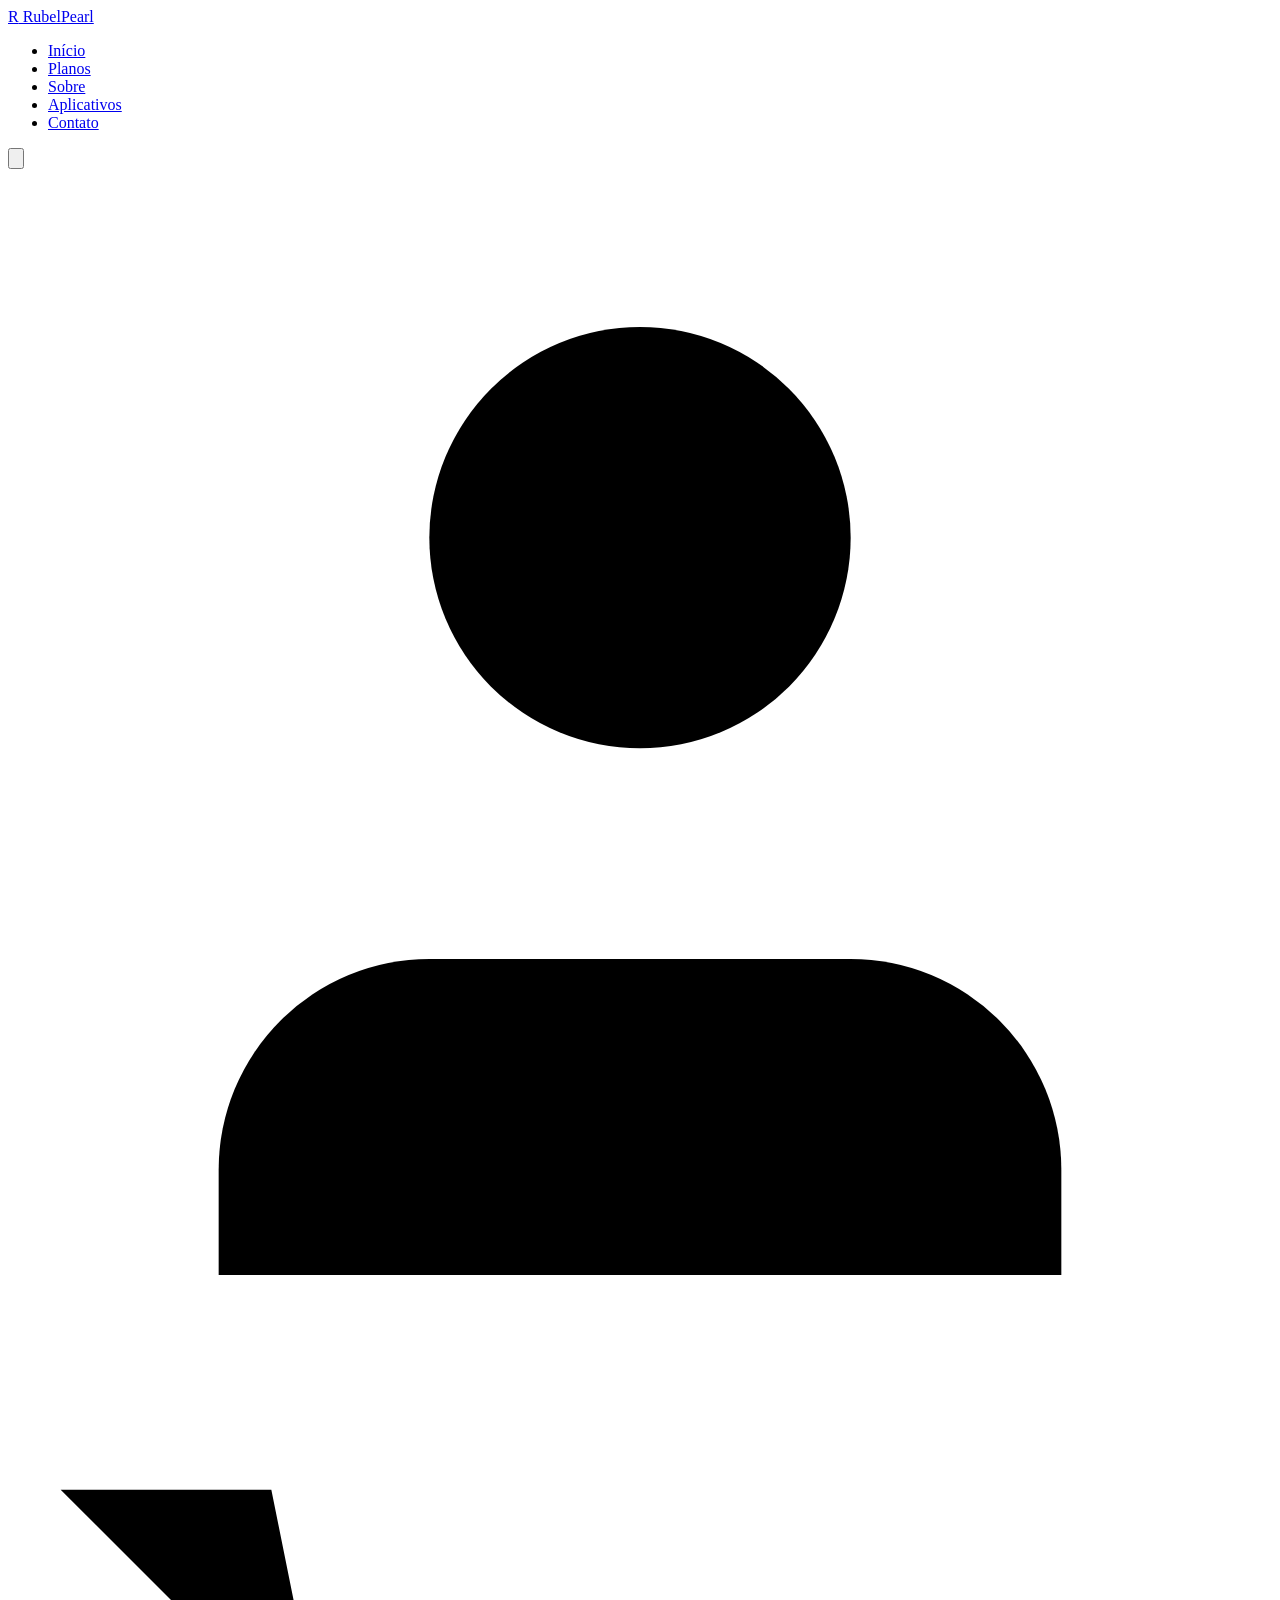
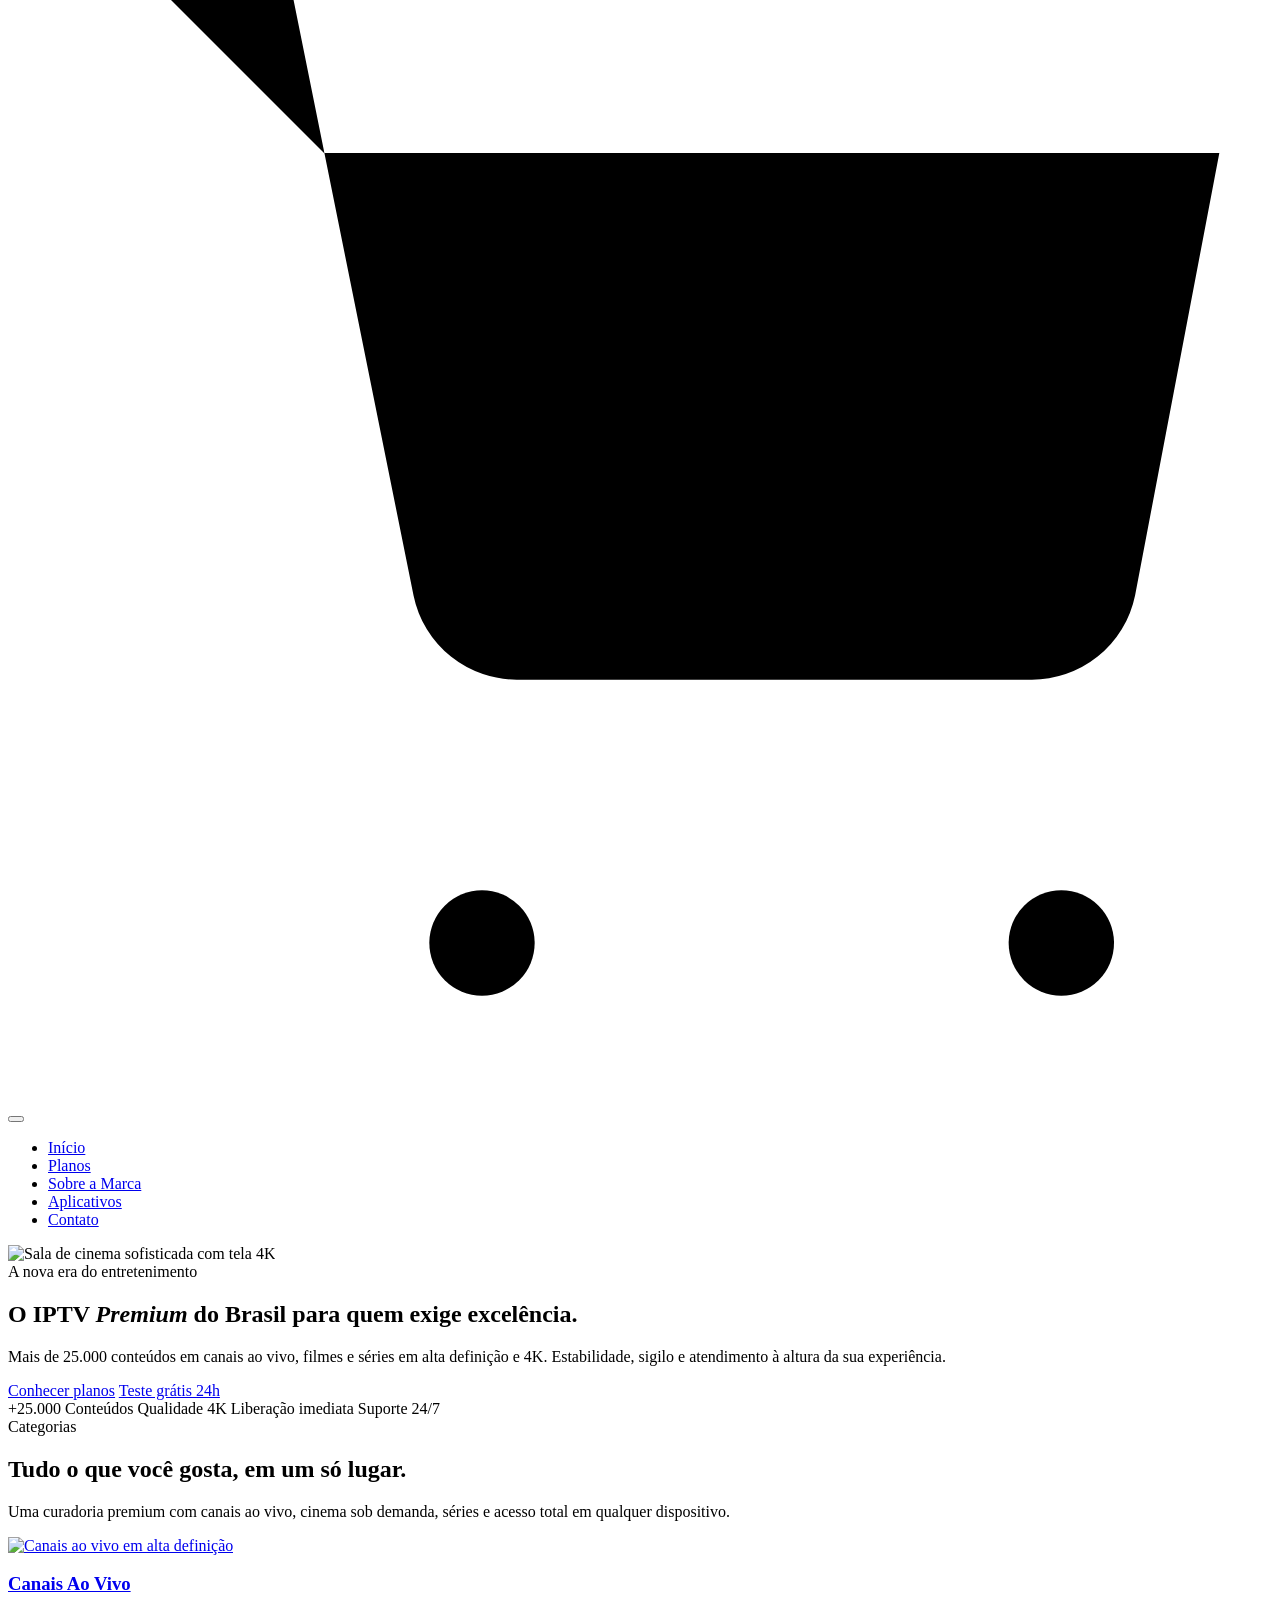
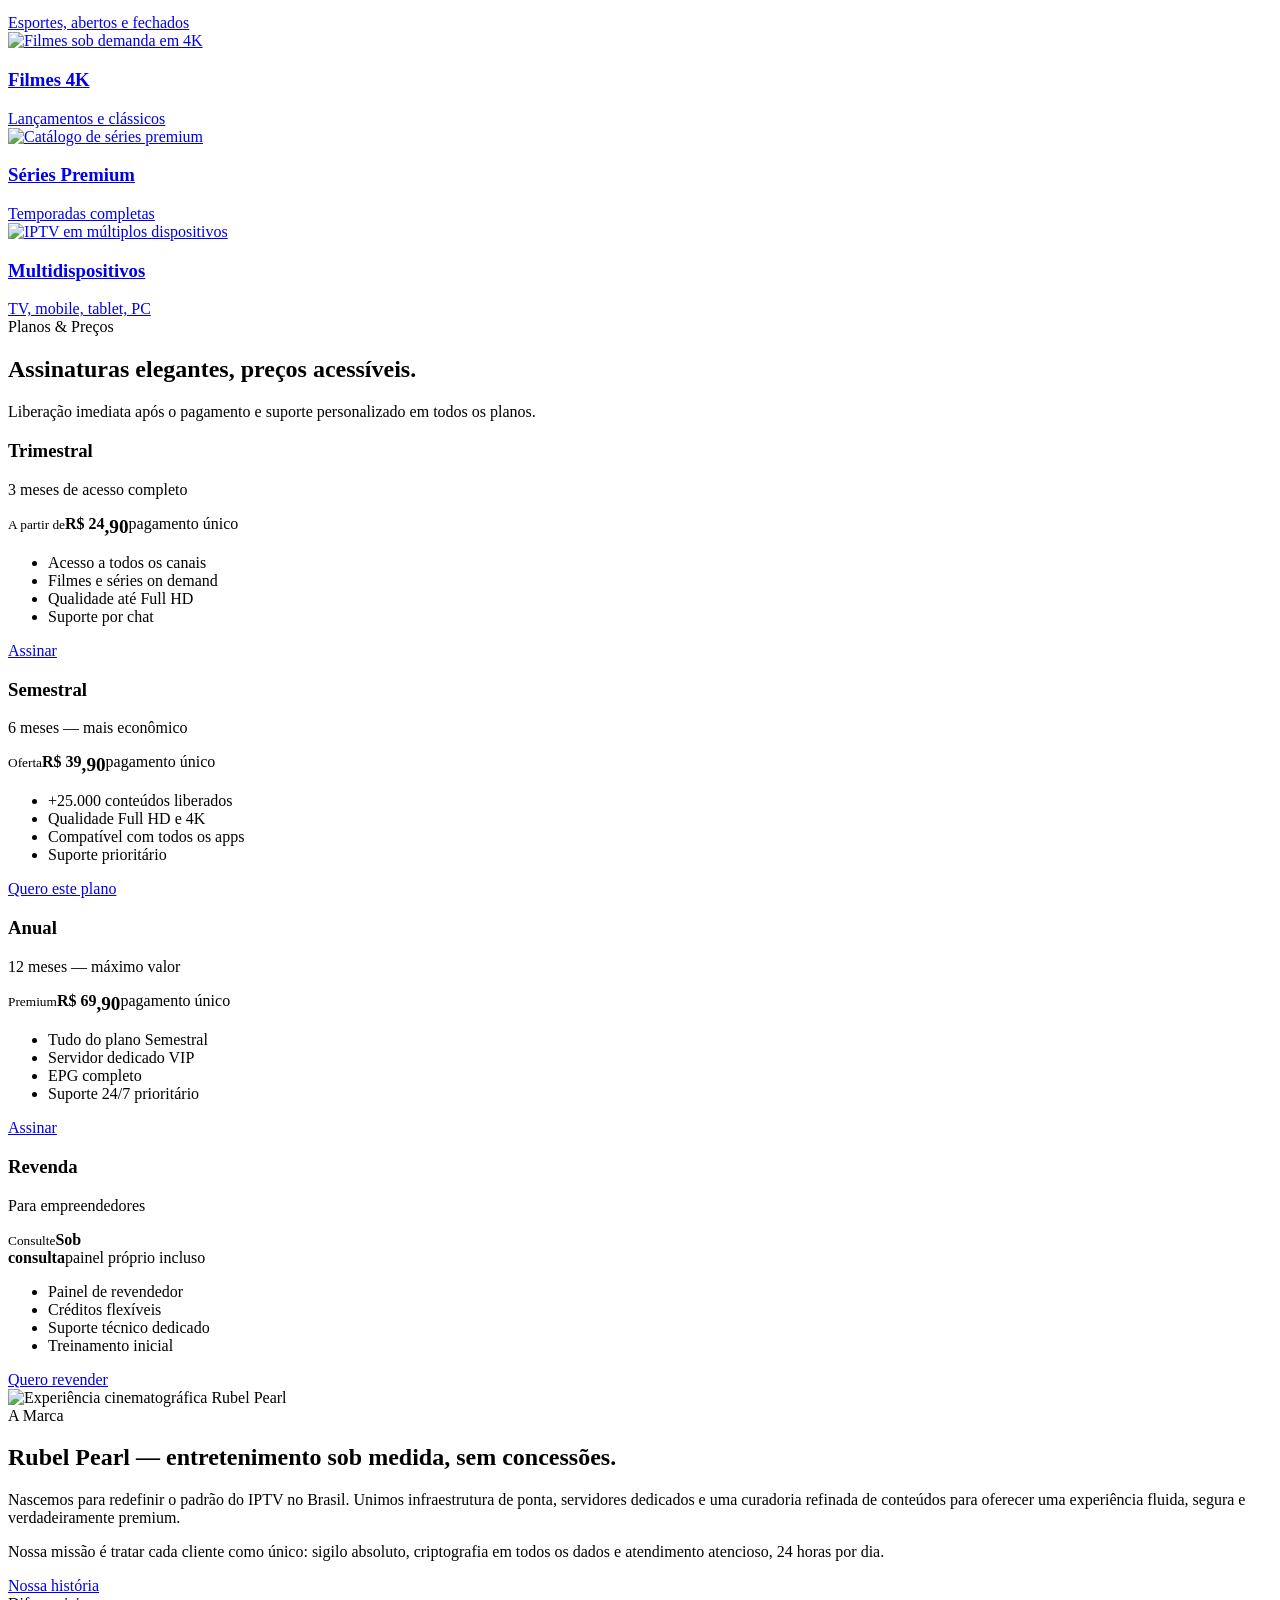
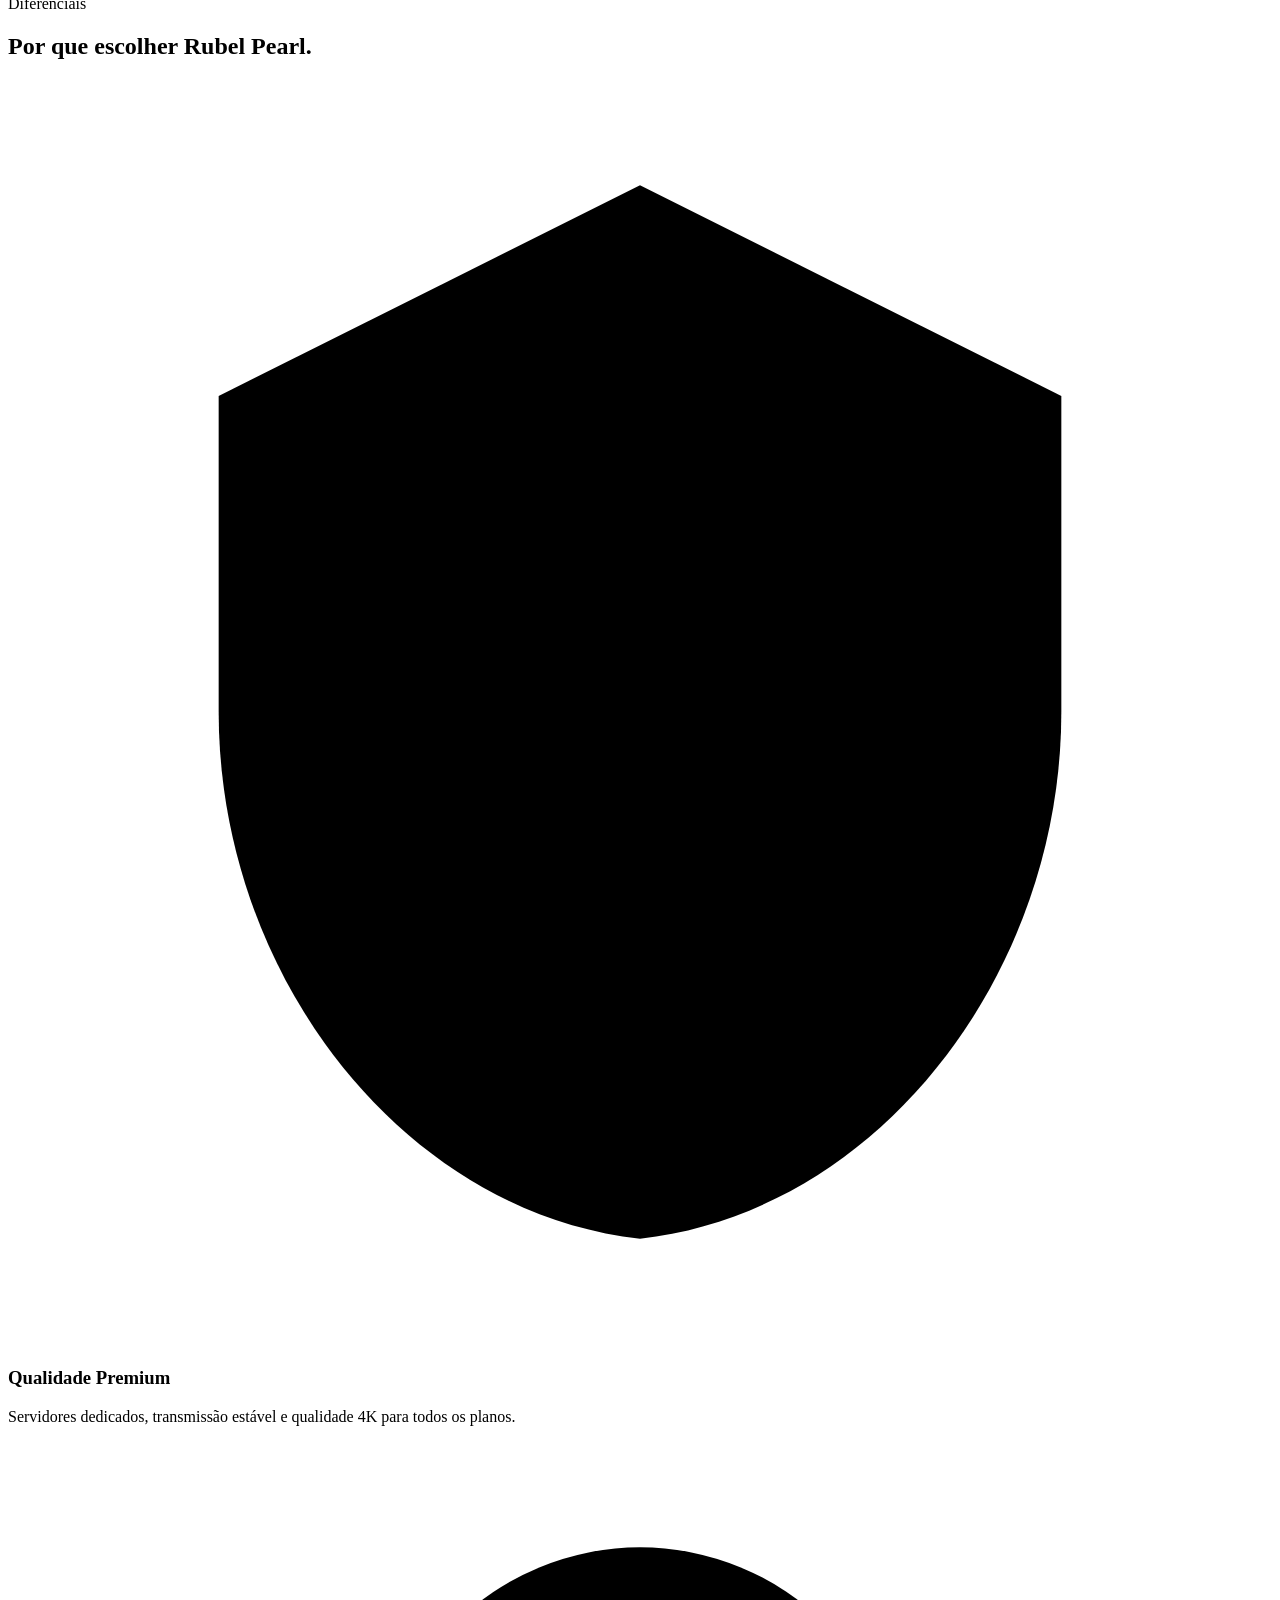
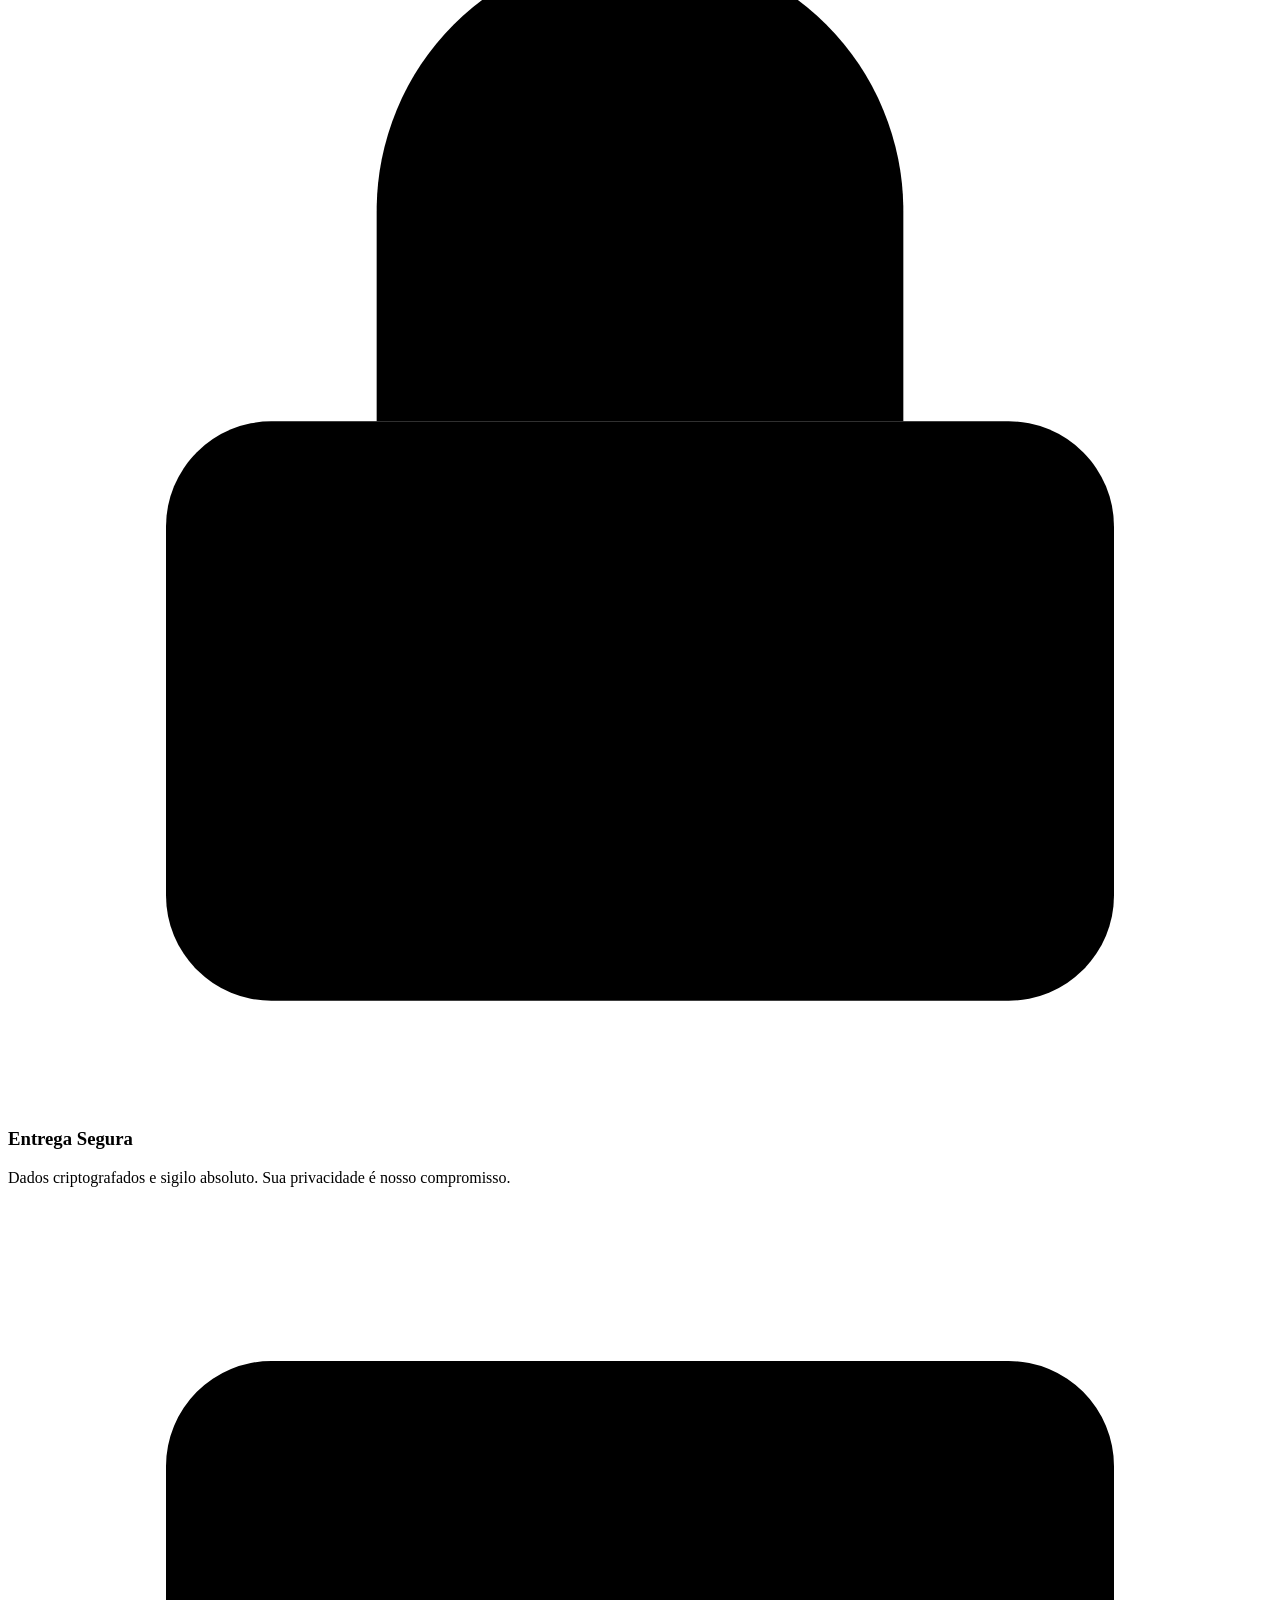
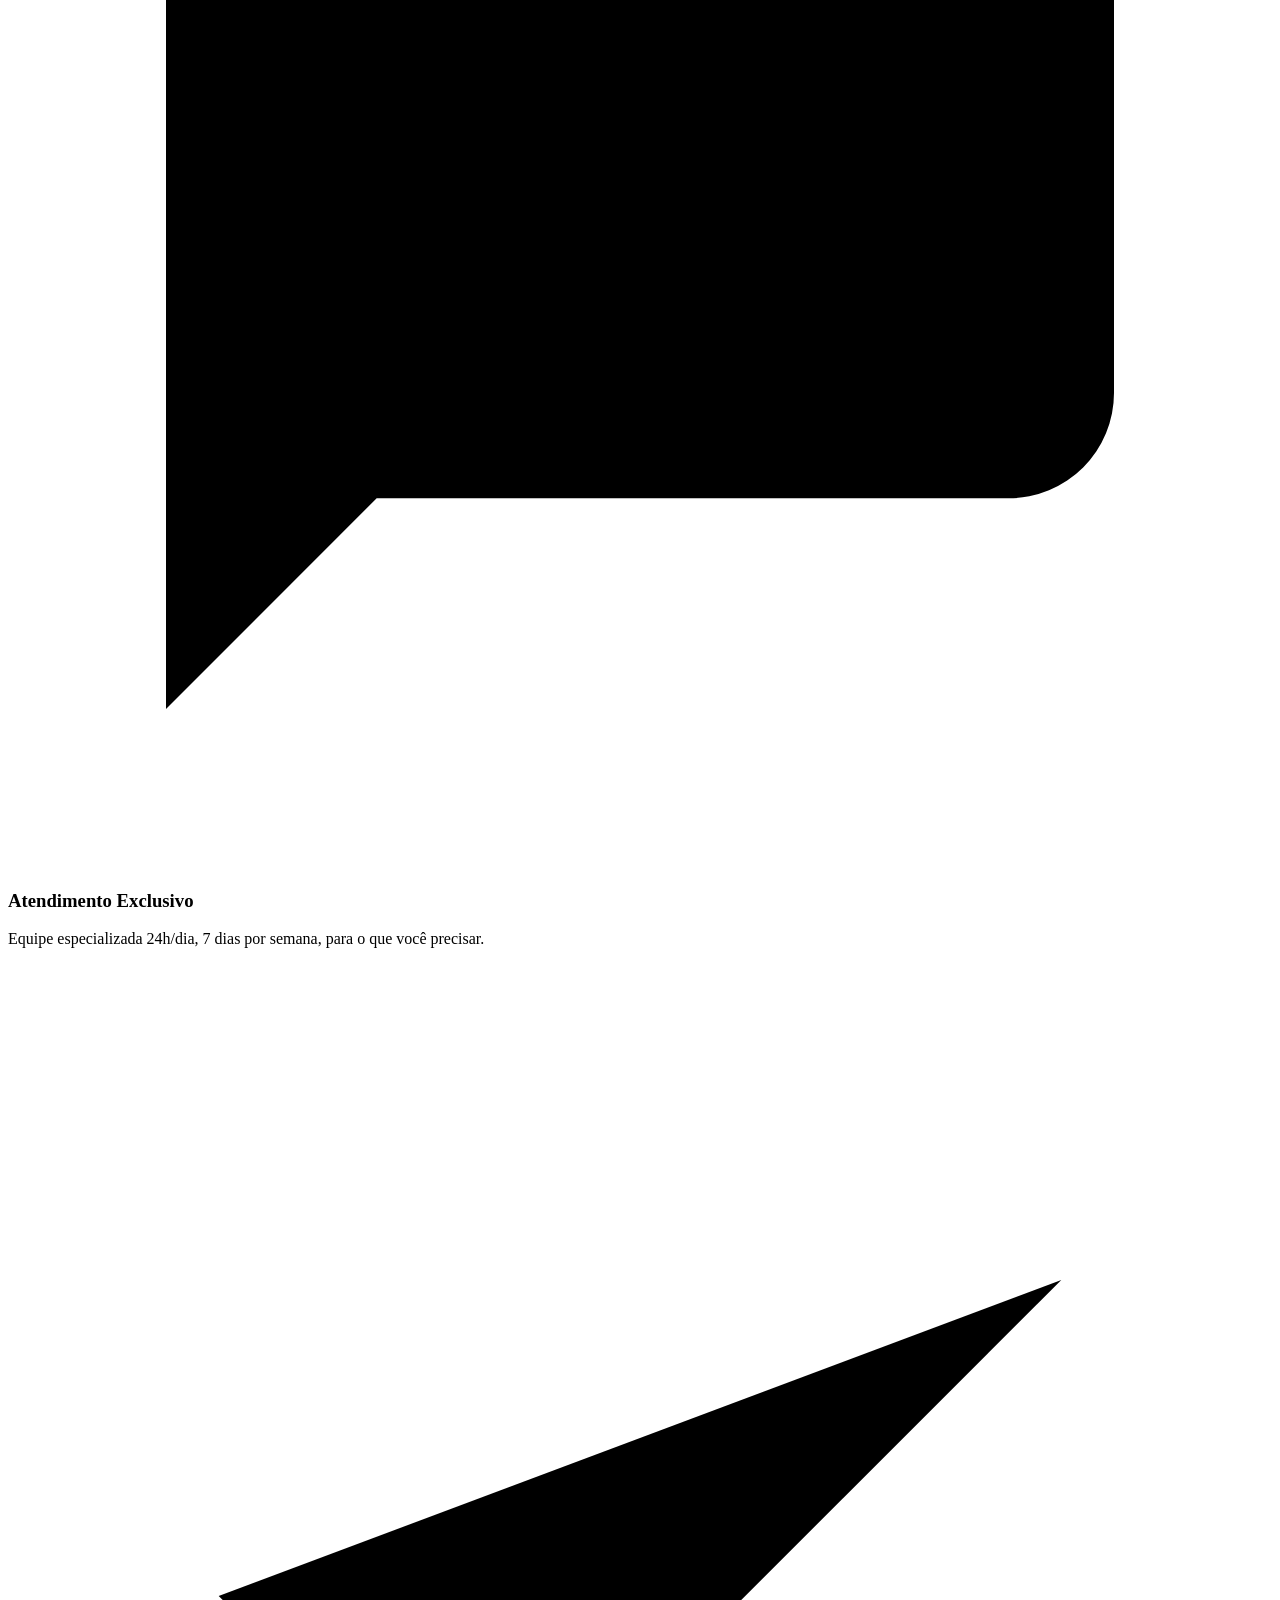
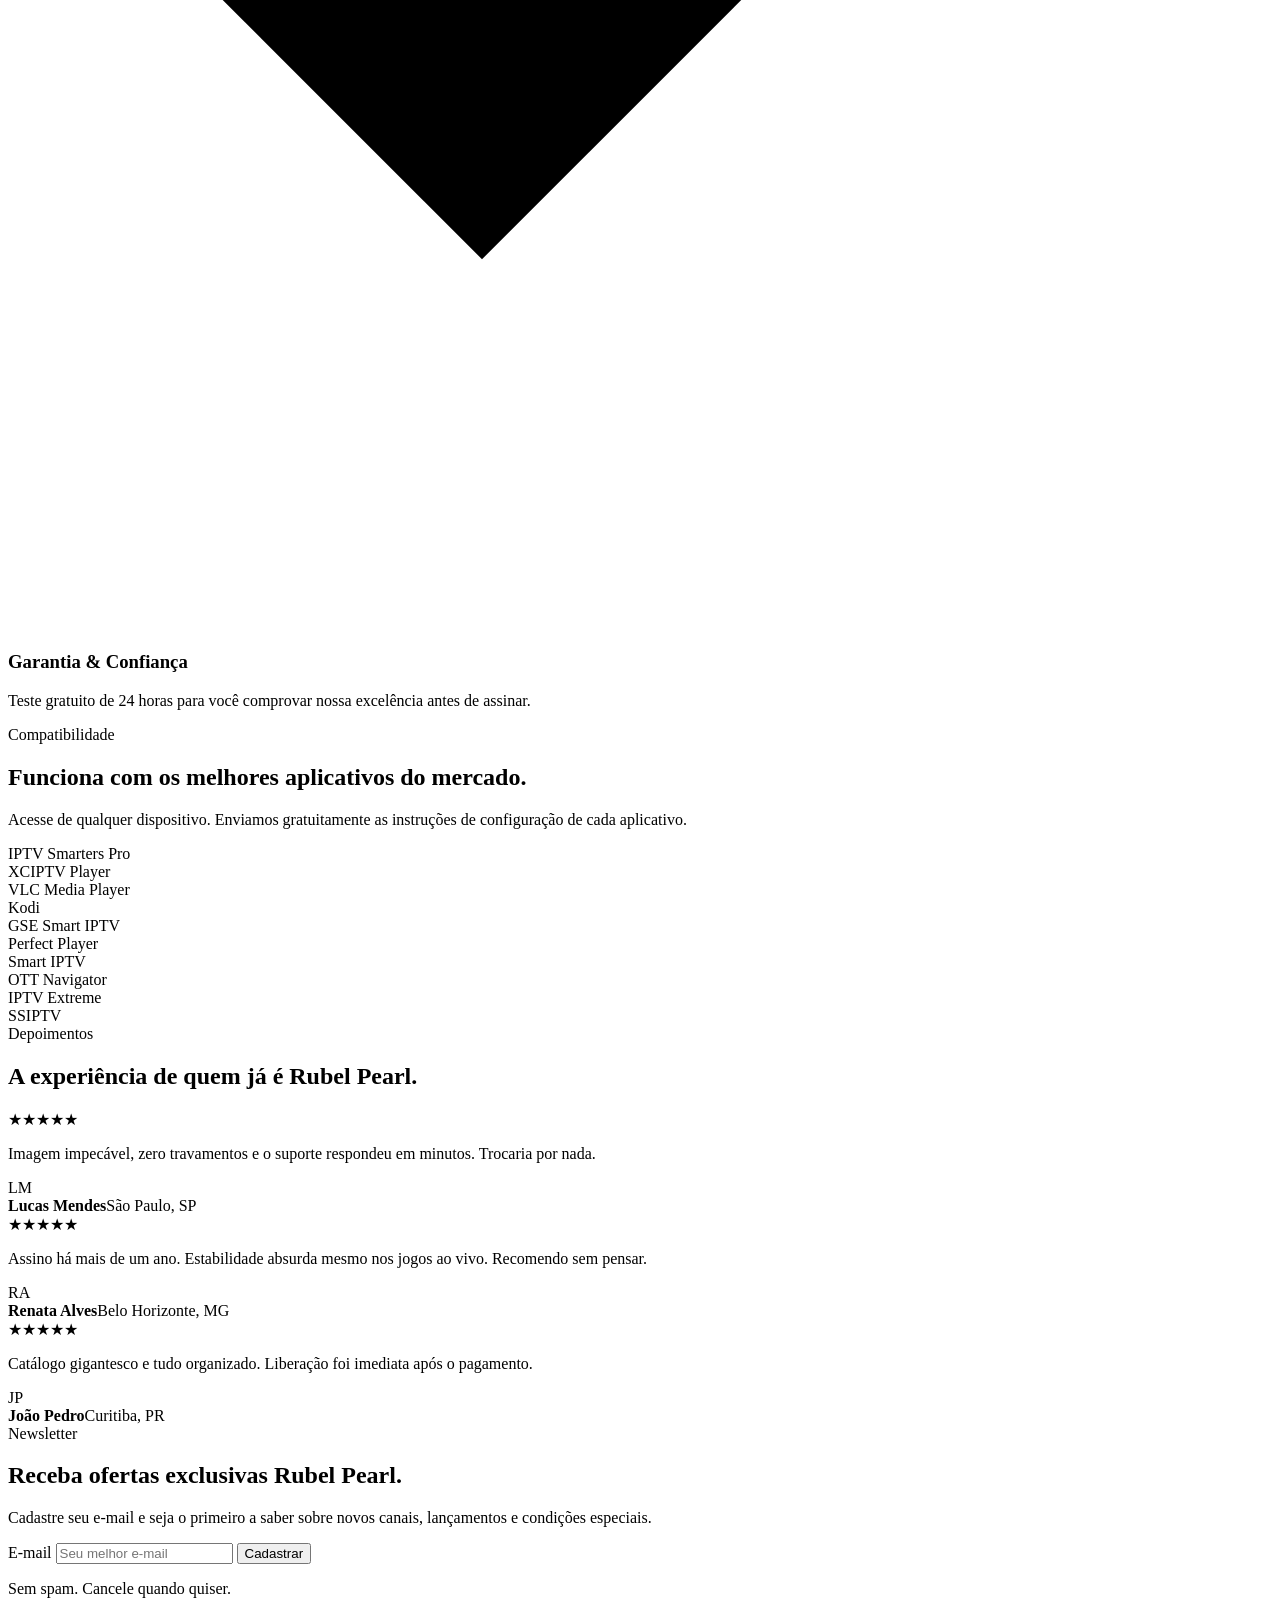
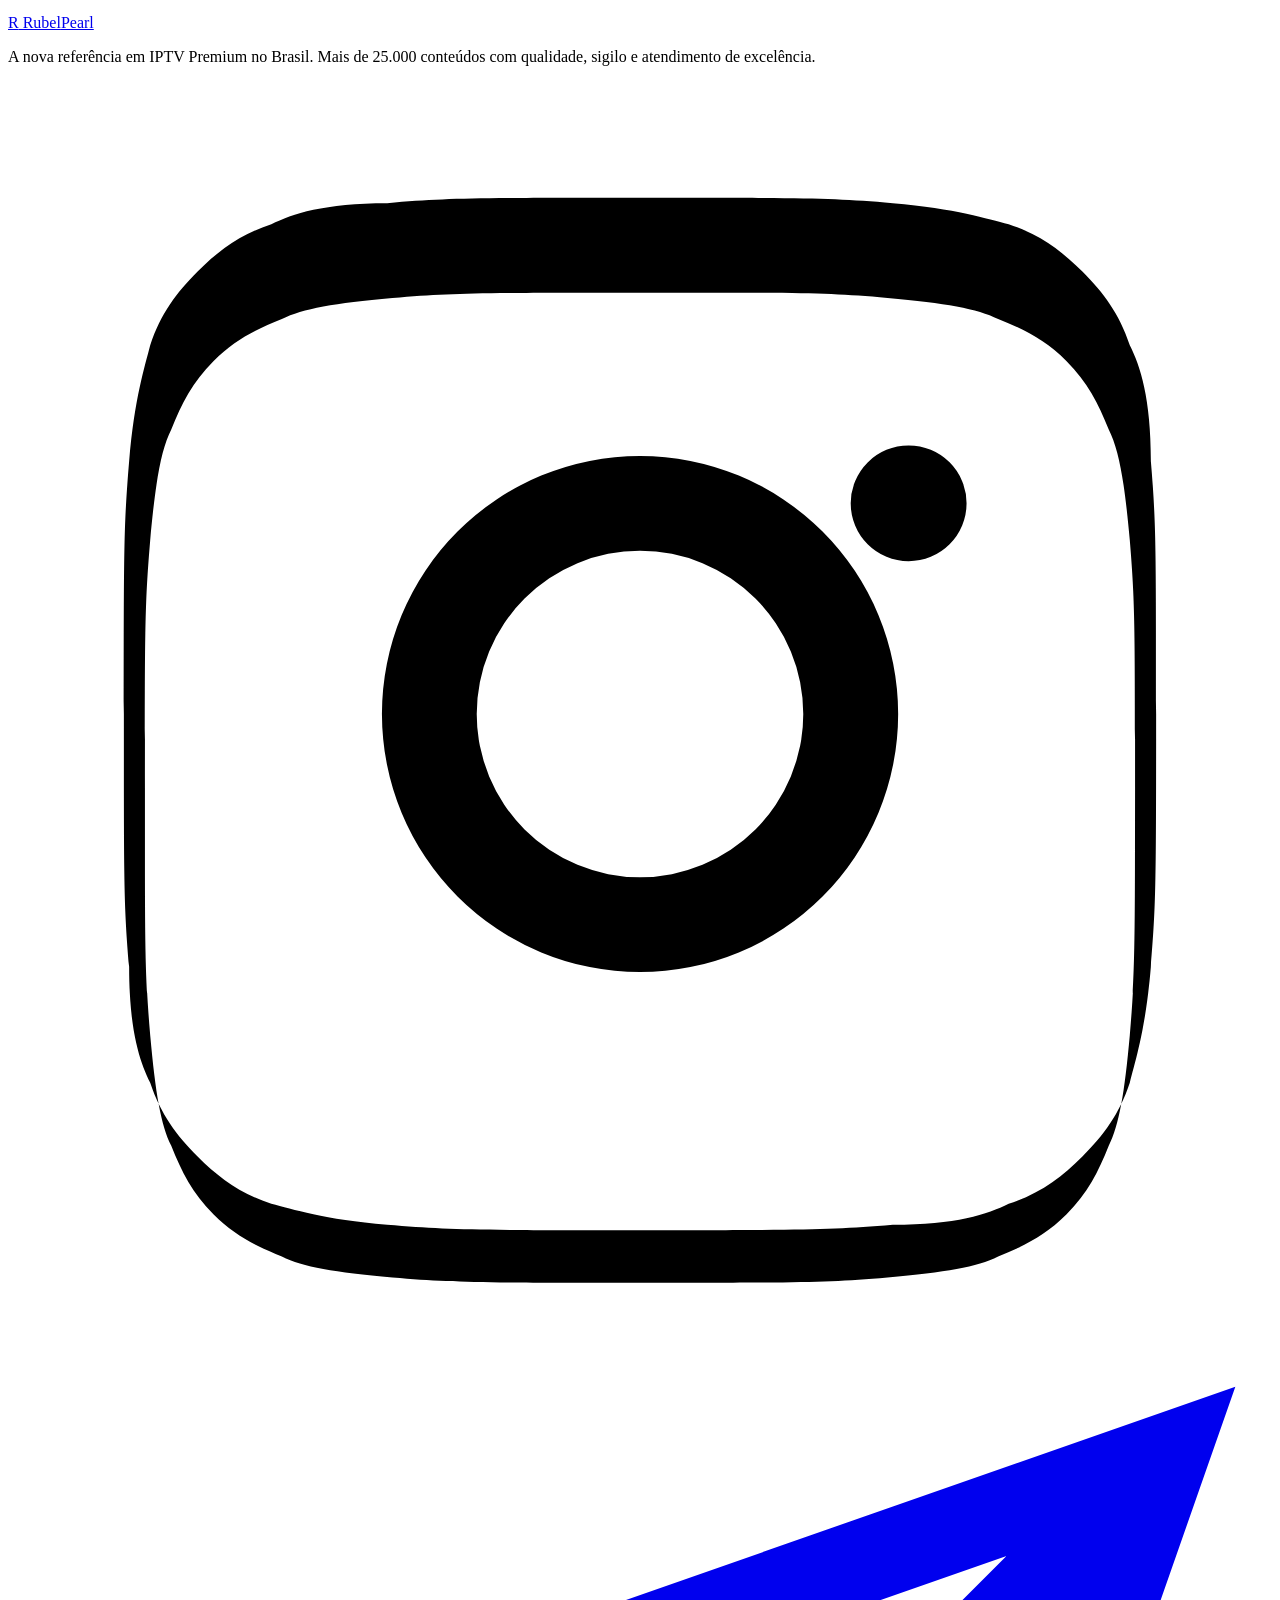
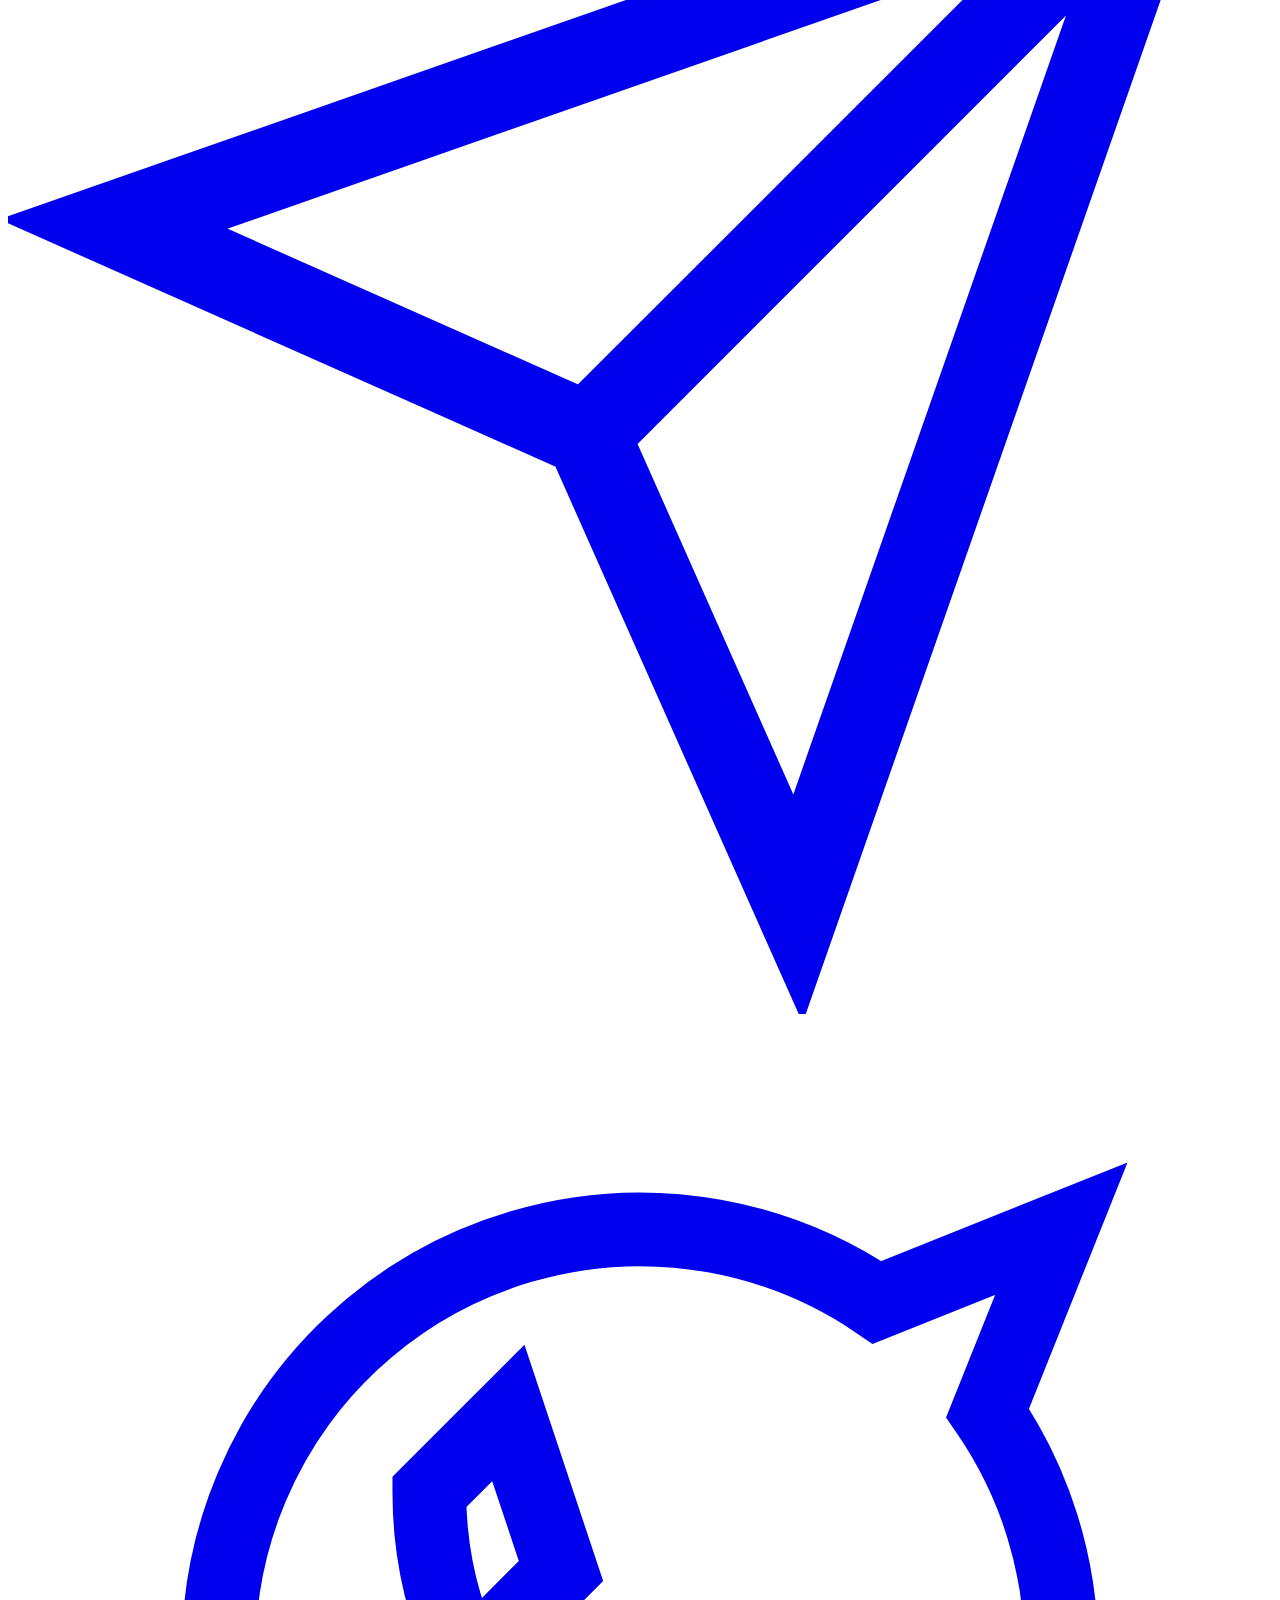
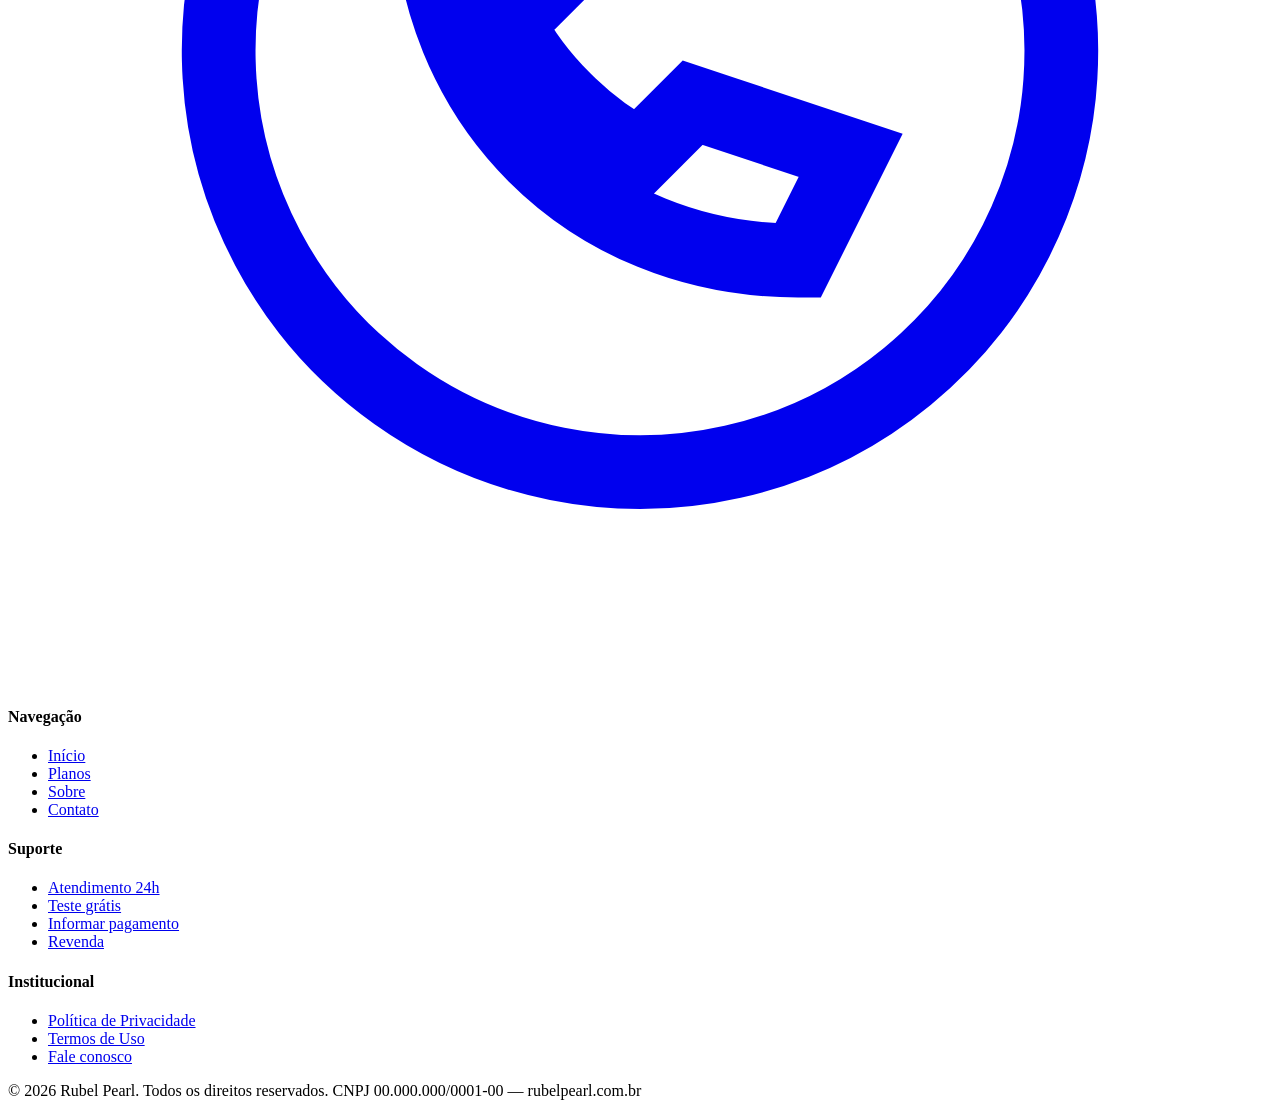
==== index.html @ 2aa301fd "Add files via upload" ====
<!DOCTYPE html>
<html lang="pt-BR">
<head>
<meta charset="UTF-8">
<meta name="viewport" content="width=device-width, initial-scale=1, viewport-fit=cover">
<meta name="theme-color" content="#000000">
<title>Rubel Pearl — IPTV Premium do Brasil | +25.000 Canais, Filmes e Séries</title>
<meta name="description" content="Rubel Pearl é a experiência IPTV mais sofisticada do Brasil. Mais de 25.000 conteúdos em 4K, suporte 24h e teste grátis de 24 horas com liberação imediata.">
<meta name="keywords" content="iptv, iptv premium, teste iptv grátis, comprar iptv, lista iptv 2025, rubel pearl">
<meta name="author" content="Rubel Pearl">
<meta name="robots" content="index, follow">
<link rel="canonical" href="/">

<!-- Open Graph -->
<meta property="og:type" content="website">
<meta property="og:title" content="Rubel Pearl — IPTV Premium do Brasil">
<meta property="og:description" content="Mais de 25.000 conteúdos em canais, filmes e séries com qualidade 4K e suporte exclusivo.">
<meta property="og:url" content="/">
<meta property="og:site_name" content="Rubel Pearl">
<meta property="og:image" content="img/hero.jpg">
<meta property="og:locale" content="pt_BR">

<!-- Twitter -->
<meta name="twitter:card" content="summary_large_image">
<meta name="twitter:title" content="Rubel Pearl — IPTV Premium do Brasil">
<meta name="twitter:description" content="A nova era do IPTV. Mais de 25.000 conteúdos com elegância e estabilidade premium.">
<meta name="twitter:image" content="img/hero.jpg">

<!-- Fonts -->
<link rel="preconnect" href="https://fonts.googleapis.com">
<link rel="preconnect" href="https://fonts.gstatic.com" crossorigin>
<link href="https://fonts.googleapis.com/css2?family=Cormorant+Garamond:ital,wght@0,400;0,500;1,400&family=Inter:wght@300;400;500;600&display=swap" rel="stylesheet">

<link rel="stylesheet" href="css/style.css">

<!-- JSON-LD Organization -->
<script type="application/ld+json">
{
  "@context":"https://schema.org",
  "@type":"Organization",
  "name":"Rubel Pearl",
  "url":"https://rubelpearl.com.br",
  "logo":"https://rubelpearl.com.br/img/hero.jpg",
  "description":"Serviço de IPTV Premium com mais de 25.000 conteúdos em canais, filmes e séries.",
  "sameAs":["https://instagram.com/rubelpearl","https://t.me/rubelpearl"]
}
</script>
<script type="application/ld+json">
{
  "@context":"https://schema.org",
  "@type":"WebSite",
  "name":"Rubel Pearl",
  "url":"https://rubelpearl.com.br",
  "inLanguage":"pt-BR"
}
</script>
</head>
<body>

<!-- HEADER -->
<header class="site-header" role="banner">
  <div class="container header-row">
    <a href="index.html" class="logo" aria-label="Rubel Pearl - Página inicial">
      <span class="logo-mark">R</span>
      Rubel<span>Pearl</span>
    </a>
    <nav class="nav" aria-label="Navegação principal">
      <ul>
        <li><a href="index.html" class="active">Início</a></li>
        <li><a href="planos.html">Planos</a></li>
        <li><a href="sobre.html">Sobre</a></li>
        <li><a href="index.html#aplicativos">Aplicativos</a></li>
        <li><a href="contato.html">Contato</a></li>
      </ul>
    </nav>
    <div class="header-tools">
      <button class="icon-btn" aria-label="Buscar">
        <svg viewBox="0 0 24 24"><circle cx="11" cy="11" r="7"/><path d="m20 20-3.5-3.5"/></svg>
      </button>
      <a class="icon-btn" href="contato.html" aria-label="Área do cliente">
        <svg viewBox="0 0 24 24"><path d="M20 21v-2a4 4 0 0 0-4-4H8a4 4 0 0 0-4 4v2"/><circle cx="12" cy="7" r="4"/></svg>
      </a>
      <a class="icon-btn cart-badge" href="planos.html" aria-label="Carrinho">
        <svg viewBox="0 0 24 24"><circle cx="9" cy="21" r="1"/><circle cx="20" cy="21" r="1"/><path d="M1 1h4l2.7 13.4a2 2 0 0 0 2 1.6h9.7a2 2 0 0 0 2-1.6L23 6H6"/></svg>
      </a>
      <button class="menu-toggle" aria-label="Abrir menu" aria-controls="mobile-nav"><span></span></button>
    </div>
  </div>
</header>

<nav class="mobile-nav" id="mobile-nav" aria-label="Menu móvel">
  <ul>
    <li><a href="index.html">Início</a></li>
    <li><a href="planos.html">Planos</a></li>
    <li><a href="sobre.html">Sobre a Marca</a></li>
    <li><a href="index.html#aplicativos">Aplicativos</a></li>
    <li><a href="contato.html">Contato</a></li>
  </ul>
</nav>

<main>

<!-- HERO -->
<section class="hero" aria-label="Apresentação Rubel Pearl">
  <div class="hero-bg">
    <img src="img/hero.jpg" alt="Sala de cinema sofisticada com tela 4K" width="1920" height="1080" fetchpriority="high">
  </div>
  <div class="container">
    <div class="hero-inner">
      <span class="eyebrow">A nova era do entretenimento</span>
      <h1>O IPTV <em>Premium</em> do Brasil para quem exige excelência.</h1>
      <p>Mais de 25.000 conteúdos em canais ao vivo, filmes e séries em alta definição e 4K. Estabilidade, sigilo e atendimento à altura da sua experiência.</p>
      <div class="hero-cta">
        <a href="planos.html" class="btn btn--gold">Conhecer planos</a>
        <a href="contato.html" class="btn btn--ghost">Teste grátis 24h</a>
      </div>
    </div>
  </div>
  <div class="hero-meta">
    <span>+25.000 Conteúdos</span>
    <span>Qualidade 4K</span>
    <span>Liberação imediata</span>
    <span>Suporte 24/7</span>
  </div>
</section>

<!-- CATEGORIAS -->
<section class="section section--graphite" aria-labelledby="cat-title">
  <div class="container">
    <div class="section-head reveal">
      <span class="eyebrow">Categorias</span>
      <h2 id="cat-title">Tudo o que você gosta, em um só lugar.</h2>
      <div class="divider"></div>
      <p>Uma curadoria premium com canais ao vivo, cinema sob demanda, séries e acesso total em qualquer dispositivo.</p>
    </div>
    <div class="cat-grid">
      <a class="cat-card reveal" href="planos.html">
        <img src="img/cat-canais.jpg" alt="Canais ao vivo em alta definição" width="800" height="1024" loading="lazy">
        <div class="cat-card-body"><h3>Canais Ao Vivo</h3><span>Esportes, abertos e fechados</span></div>
      </a>
      <a class="cat-card reveal" href="planos.html">
        <img src="img/cat-filmes.jpg" alt="Filmes sob demanda em 4K" width="800" height="1024" loading="lazy">
        <div class="cat-card-body"><h3>Filmes 4K</h3><span>Lançamentos e clássicos</span></div>
      </a>
      <a class="cat-card reveal" href="planos.html">
        <img src="img/cat-series.jpg" alt="Catálogo de séries premium" width="800" height="1024" loading="lazy">
        <div class="cat-card-body"><h3>Séries Premium</h3><span>Temporadas completas</span></div>
      </a>
      <a class="cat-card reveal" href="planos.html">
        <img src="img/cat-multidispositivos.jpg" alt="IPTV em múltiplos dispositivos" width="800" height="1024" loading="lazy">
        <div class="cat-card-body"><h3>Multidispositivos</h3><span>TV, mobile, tablet, PC</span></div>
      </a>
    </div>
  </div>
</section>

<!-- PLANOS DESTAQUE -->
<section class="section" id="planos" aria-labelledby="plans-title">
  <div class="container">
    <div class="section-head reveal">
      <span class="eyebrow">Planos &amp; Preços</span>
      <h2 id="plans-title">Assinaturas elegantes, preços acessíveis.</h2>
      <div class="divider"></div>
      <p>Liberação imediata após o pagamento e suporte personalizado em todos os planos.</p>
    </div>
    <div class="plans-grid">
      <article class="plan reveal">
        <h3>Trimestral</h3>
        <p class="plan-desc">3 meses de acesso completo</p>
        <div class="plan-price"><small>A partir de</small><strong>R$ 24<sub style="font-size:1.2rem">,90</sub></strong><span>pagamento único</span></div>
        <ul class="plan-features">
          <li>Acesso a todos os canais</li>
          <li>Filmes e séries on demand</li>
          <li>Qualidade até Full HD</li>
          <li>Suporte por chat</li>
        </ul>
        <a href="contato.html" class="btn btn--dark">Assinar</a>
      </article>

      <article class="plan plan--featured reveal">
        <h3>Semestral</h3>
        <p class="plan-desc">6 meses — mais econômico</p>
        <div class="plan-price"><small>Oferta</small><strong>R$ 39<sub style="font-size:1.2rem">,90</sub></strong><span>pagamento único</span></div>
        <ul class="plan-features">
          <li>+25.000 conteúdos liberados</li>
          <li>Qualidade Full HD e 4K</li>
          <li>Compatível com todos os apps</li>
          <li>Suporte prioritário</li>
        </ul>
        <a href="contato.html" class="btn btn--gold">Quero este plano</a>
      </article>

      <article class="plan reveal">
        <h3>Anual</h3>
        <p class="plan-desc">12 meses — máximo valor</p>
        <div class="plan-price"><small>Premium</small><strong>R$ 69<sub style="font-size:1.2rem">,90</sub></strong><span>pagamento único</span></div>
        <ul class="plan-features">
          <li>Tudo do plano Semestral</li>
          <li>Servidor dedicado VIP</li>
          <li>EPG completo</li>
          <li>Suporte 24/7 prioritário</li>
        </ul>
        <a href="contato.html" class="btn btn--dark">Assinar</a>
      </article>

      <article class="plan reveal">
        <h3>Revenda</h3>
        <p class="plan-desc">Para empreendedores</p>
        <div class="plan-price"><small>Consulte</small><strong>Sob<br>consulta</strong><span>painel próprio incluso</span></div>
        <ul class="plan-features">
          <li>Painel de revendedor</li>
          <li>Créditos flexíveis</li>
          <li>Suporte técnico dedicado</li>
          <li>Treinamento inicial</li>
        </ul>
        <a href="contato.html" class="btn btn--dark">Quero revender</a>
      </article>
    </div>
  </div>
</section>

<!-- SOBRE -->
<section class="section section--dark" aria-labelledby="about-title">
  <div class="container split">
    <div class="split-img reveal">
      <img src="img/cat-filmes.jpg" alt="Experiência cinematográfica Rubel Pearl" width="800" height="1000" loading="lazy">
    </div>
    <div class="split-body reveal">
      <span class="eyebrow">A Marca</span>
      <h2 id="about-title">Rubel Pearl — entretenimento sob medida, sem concessões.</h2>
      <p>Nascemos para redefinir o padrão do IPTV no Brasil. Unimos infraestrutura de ponta, servidores dedicados e uma curadoria refinada de conteúdos para oferecer uma experiência fluida, segura e verdadeiramente premium.</p>
      <p>Nossa missão é tratar cada cliente como único: sigilo absoluto, criptografia em todos os dados e atendimento atencioso, 24 horas por dia.</p>
      <a href="sobre.html" class="btn btn--ghost">Nossa história</a>
    </div>
  </div>
</section>

<!-- DIFERENCIAIS -->
<section class="section" aria-labelledby="feats-title">
  <div class="container">
    <div class="section-head reveal">
      <span class="eyebrow">Diferenciais</span>
      <h2 id="feats-title">Por que escolher Rubel Pearl.</h2>
      <div class="divider"></div>
    </div>
  </div>
  <div class="container">
    <div class="features reveal">
      <div class="feature">
        <div class="feature-icon"><svg viewBox="0 0 24 24"><path d="M12 2 4 6v6c0 5 3.5 9.5 8 10 4.5-.5 8-5 8-10V6l-8-4z"/></svg></div>
        <h3>Qualidade Premium</h3>
        <p>Servidores dedicados, transmissão estável e qualidade 4K para todos os planos.</p>
      </div>
      <div class="feature">
        <div class="feature-icon"><svg viewBox="0 0 24 24"><rect x="3" y="11" width="18" height="11" rx="2"/><path d="M7 11V7a5 5 0 0 1 10 0v4"/></svg></div>
        <h3>Entrega Segura</h3>
        <p>Dados criptografados e sigilo absoluto. Sua privacidade é nosso compromisso.</p>
      </div>
      <div class="feature">
        <div class="feature-icon"><svg viewBox="0 0 24 24"><path d="M21 15a2 2 0 0 1-2 2H7l-4 4V5a2 2 0 0 1 2-2h14a2 2 0 0 1 2 2z"/></svg></div>
        <h3>Atendimento Exclusivo</h3>
        <p>Equipe especializada 24h/dia, 7 dias por semana, para o que você precisar.</p>
      </div>
      <div class="feature">
        <div class="feature-icon"><svg viewBox="0 0 24 24"><polyline points="20 6 9 17 4 12"/></svg></div>
        <h3>Garantia &amp; Confiança</h3>
        <p>Teste gratuito de 24 horas para você comprovar nossa excelência antes de assinar.</p>
      </div>
    </div>
  </div>
</section>

<!-- APLICATIVOS -->
<section class="section section--graphite" id="aplicativos" aria-labelledby="apps-title">
  <div class="container">
    <div class="section-head reveal">
      <span class="eyebrow">Compatibilidade</span>
      <h2 id="apps-title">Funciona com os melhores aplicativos do mercado.</h2>
      <div class="divider"></div>
      <p>Acesse de qualquer dispositivo. Enviamos gratuitamente as instruções de configuração de cada aplicativo.</p>
    </div>
    <div class="apps reveal">
      <div class="app-pill">IPTV Smarters Pro</div>
      <div class="app-pill">XCIPTV Player</div>
      <div class="app-pill">VLC Media Player</div>
      <div class="app-pill">Kodi</div>
      <div class="app-pill">GSE Smart IPTV</div>
      <div class="app-pill">Perfect Player</div>
      <div class="app-pill">Smart IPTV</div>
      <div class="app-pill">OTT Navigator</div>
      <div class="app-pill">IPTV Extreme</div>
      <div class="app-pill">SSIPTV</div>
    </div>
  </div>
</section>

<!-- DEPOIMENTOS -->
<section class="section" aria-labelledby="testi-title">
  <div class="container">
    <div class="section-head reveal">
      <span class="eyebrow">Depoimentos</span>
      <h2 id="testi-title">A experiência de quem já é Rubel Pearl.</h2>
      <div class="divider"></div>
    </div>
    <div class="testi-grid">
      <article class="testi reveal">
        <div class="testi-stars">★★★★★</div>
        <p>Imagem impecável, zero travamentos e o suporte respondeu em minutos. Trocaria por nada.</p>
        <div class="testi-author"><div class="testi-avatar">LM</div><div><strong>Lucas Mendes</strong><span>São Paulo, SP</span></div></div>
      </article>
      <article class="testi reveal">
        <div class="testi-stars">★★★★★</div>
        <p>Assino há mais de um ano. Estabilidade absurda mesmo nos jogos ao vivo. Recomendo sem pensar.</p>
        <div class="testi-author"><div class="testi-avatar">RA</div><div><strong>Renata Alves</strong><span>Belo Horizonte, MG</span></div></div>
      </article>
      <article class="testi reveal">
        <div class="testi-stars">★★★★★</div>
        <p>Catálogo gigantesco e tudo organizado. Liberação foi imediata após o pagamento.</p>
        <div class="testi-author"><div class="testi-avatar">JP</div><div><strong>João Pedro</strong><span>Curitiba, PR</span></div></div>
      </article>
    </div>
  </div>
</section>

<!-- NEWSLETTER -->
<section class="newsletter" aria-labelledby="news-title">
  <div class="container">
    <span class="eyebrow">Newsletter</span>
    <h2 id="news-title">Receba ofertas exclusivas Rubel Pearl.</h2>
    <p>Cadastre seu e-mail e seja o primeiro a saber sobre novos canais, lançamentos e condições especiais.</p>
    <form class="newsletter-form" data-demo>
      <label for="news-email" class="sr-only">E-mail</label>
      <input id="news-email" type="email" placeholder="Seu melhor e-mail" required>
      <button type="submit" class="btn btn--gold">Cadastrar</button>
    </form>
    <p class="form-note">Sem spam. Cancele quando quiser.</p>
  </div>
</section>

</main>

<!-- FOOTER -->
<footer class="site-footer" role="contentinfo">
  <div class="container">
    <div class="footer-grid">
      <div class="footer-brand">
        <a href="index.html" class="logo"><span class="logo-mark">R</span> Rubel<span>Pearl</span></a>
        <p>A nova referência em IPTV Premium no Brasil. Mais de 25.000 conteúdos com qualidade, sigilo e atendimento de excelência.</p>
        <div class="social">
          <a href="#" aria-label="Instagram"><svg viewBox="0 0 24 24"><path d="M12 2.2c3.2 0 3.6 0 4.8.1 1.2.1 1.8.3 2.2.4.6.2 1 .5 1.4.9.4.4.7.8.9 1.4.2.4.4 1 .4 2.2.1 1.2.1 1.6.1 4.8s0 3.6-.1 4.8c-.1 1.2-.3 1.8-.4 2.2-.2.6-.5 1-.9 1.4-.4.4-.8.7-1.4.9-.4.2-1 .4-2.2.4-1.2.1-1.6.1-4.8.1s-3.6 0-4.8-.1c-1.2-.1-1.8-.3-2.2-.4-.6-.2-1-.5-1.4-.9-.4-.4-.7-.8-.9-1.4-.2-.4-.4-1-.4-2.2C2.2 15.6 2.2 15.2 2.2 12s0-3.6.1-4.8c.1-1.2.3-1.8.4-2.2.2-.6.5-1 .9-1.4.4-.4.8-.7 1.4-.9.4-.2 1-.4 2.2-.4C8.4 2.2 8.8 2.2 12 2.2zm0 1.8c-3.1 0-3.5 0-4.7.1-1.1.1-1.7.2-2.1.4-.5.2-.9.4-1.3.8-.4.4-.6.8-.8 1.3-.2.4-.3 1-.4 2.1-.1 1.2-.1 1.6-.1 4.7s0 3.5.1 4.7c.1 1.1.2 1.7.4 2.1.2.5.4.9.8 1.3.4.4.8.6 1.3.8.4.2 1 .3 2.1.4 1.2.1 1.6.1 4.7.1s3.5 0 4.7-.1c1.1-.1 1.7-.2 2.1-.4.5-.2.9-.4 1.3-.8.4-.4.6-.8.8-1.3.2-.4.3-1 .4-2.1.1-1.2.1-1.6.1-4.7s0-3.5-.1-4.7c-.1-1.1-.2-1.7-.4-2.1-.2-.5-.4-.9-.8-1.3-.4-.4-.8-.6-1.3-.8-.4-.2-1-.3-2.1-.4-1.2-.1-1.6-.1-4.7-.1zm0 3.1a4.9 4.9 0 1 1 0 9.8 4.9 4.9 0 0 1 0-9.8zm0 1.8a3.1 3.1 0 1 0 0 6.2 3.1 3.1 0 0 0 0-6.2zm5.1-2a1.1 1.1 0 1 1 0 2.2 1.1 1.1 0 0 1 0-2.2z"/></svg></a>
          <a href="#" aria-label="Telegram"><svg viewBox="0 0 24 24"><path d="M22 2 11 13M22 2l-7 20-4-9-9-4 20-7z" fill="none" stroke="currentColor" stroke-width="1.6"/></svg></a>
          <a href="#" aria-label="WhatsApp"><svg viewBox="0 0 24 24"><path d="M20 12a8 8 0 1 1-3.5-6.6L20 4l-1.4 3.5A8 8 0 0 1 20 12zM8 9c0 4 3 7 7 7l1-2-3-1-1 1c-1-.5-2-1.5-2.5-2.5l1-1-1-3L8 9z" fill="none" stroke="currentColor" stroke-width="1.4"/></svg></a>
        </div>
      </div>
      <div class="footer-col">
        <h4>Navegação</h4>
        <ul>
          <li><a href="index.html">Início</a></li>
          <li><a href="planos.html">Planos</a></li>
          <li><a href="sobre.html">Sobre</a></li>
          <li><a href="contato.html">Contato</a></li>
        </ul>
      </div>
      <div class="footer-col">
        <h4>Suporte</h4>
        <ul>
          <li><a href="contato.html">Atendimento 24h</a></li>
          <li><a href="contato.html">Teste grátis</a></li>
          <li><a href="contato.html">Informar pagamento</a></li>
          <li><a href="planos.html">Revenda</a></li>
        </ul>
      </div>
      <div class="footer-col">
        <h4>Institucional</h4>
        <ul>
          <li><a href="politica-privacidade.html">Política de Privacidade</a></li>
          <li><a href="termos.html">Termos de Uso</a></li>
          <li><a href="contato.html">Fale conosco</a></li>
        </ul>
      </div>
    </div>
    <div class="footer-bottom">
      <span>© <span id="year">2026</span> Rubel Pearl. Todos os direitos reservados.</span>
      <span>CNPJ 00.000.000/0001-00 — rubelpearl.com.br</span>
    </div>
  </div>
</footer>

<script src="js/main.js" defer></script>
</body>
</html>
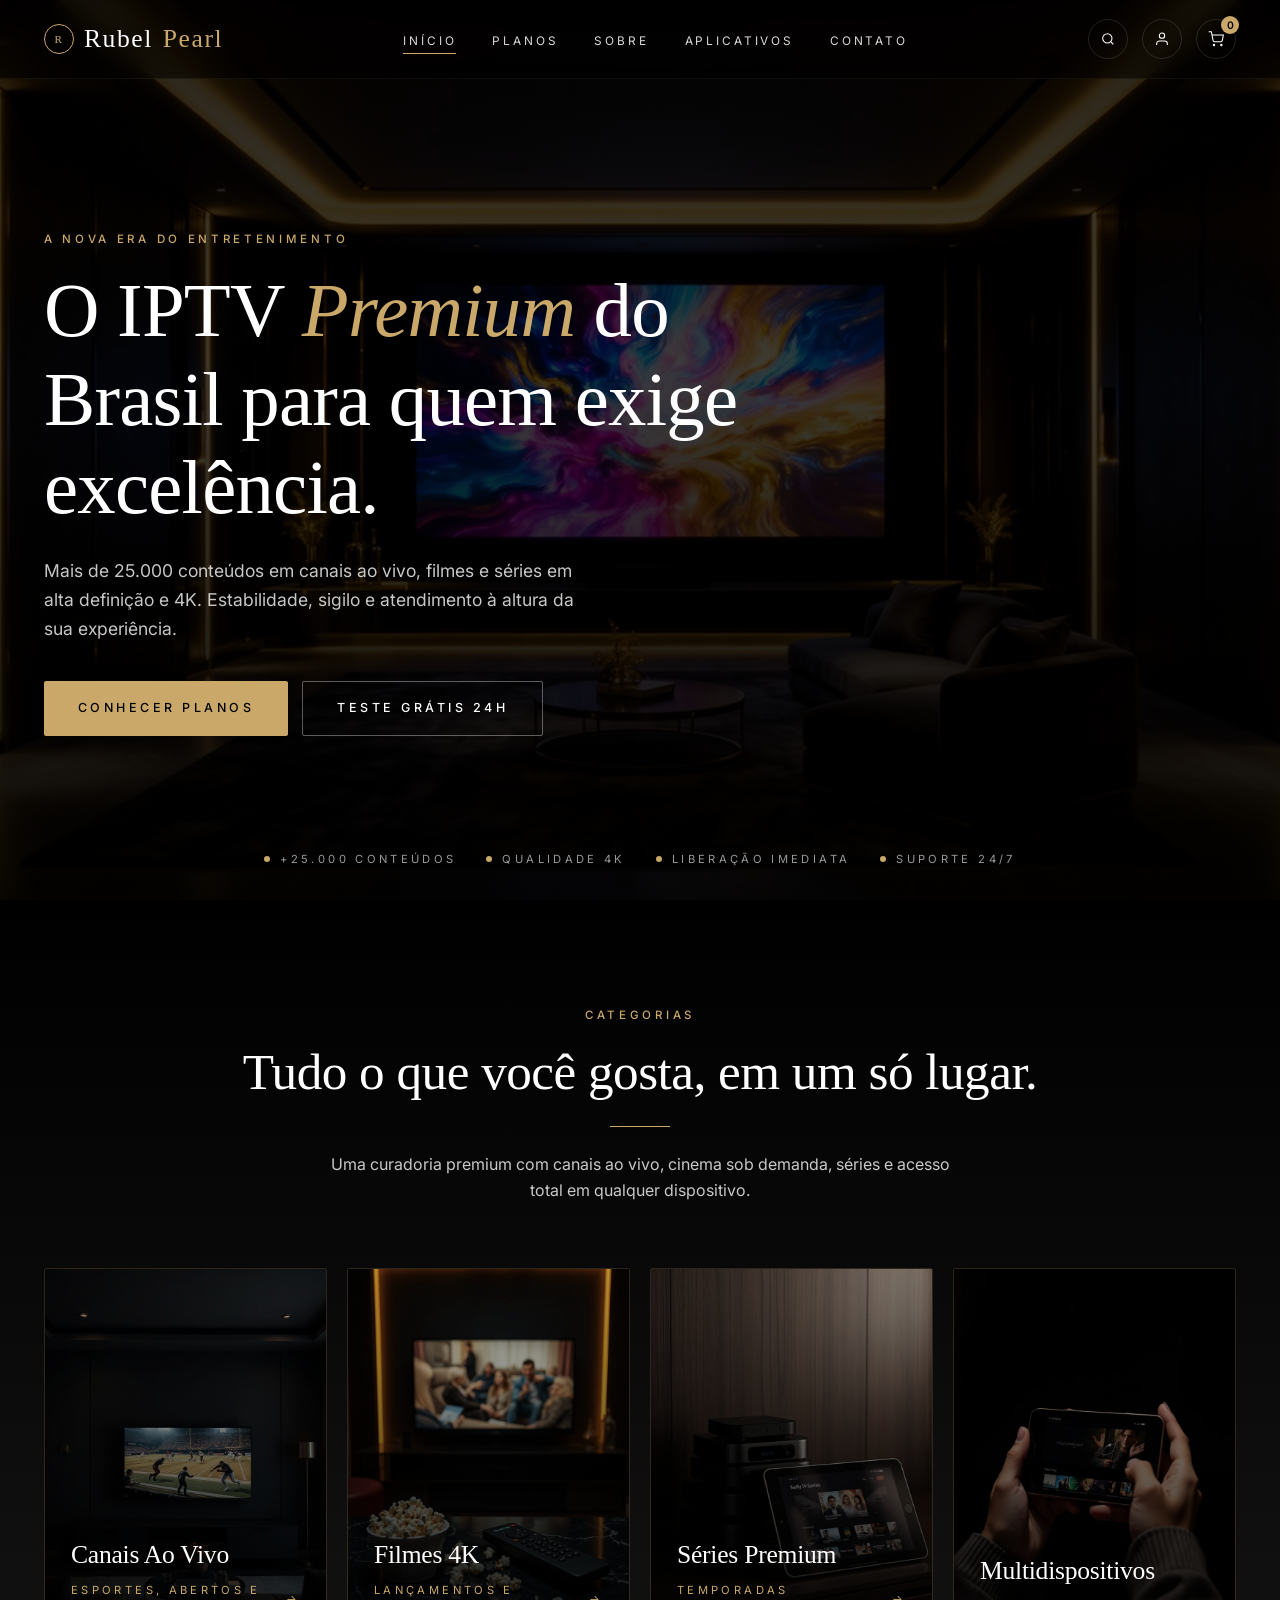
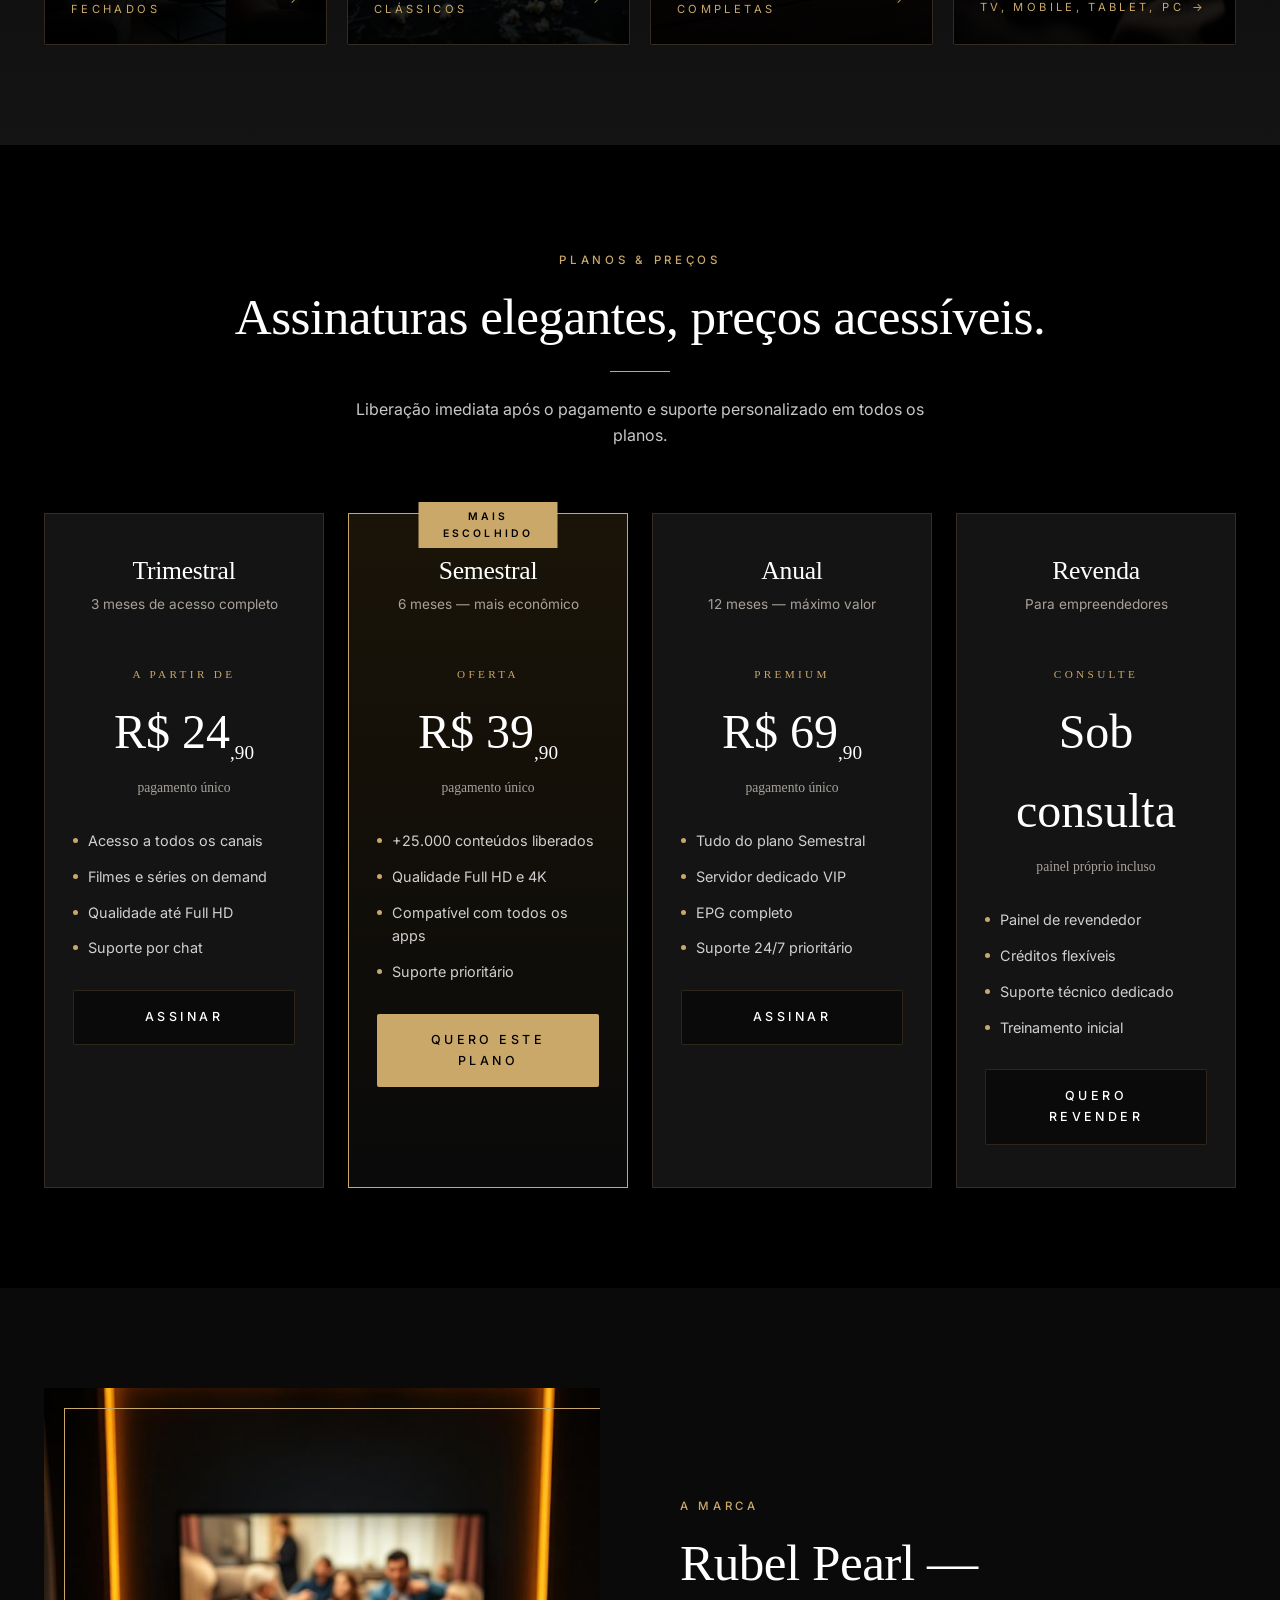
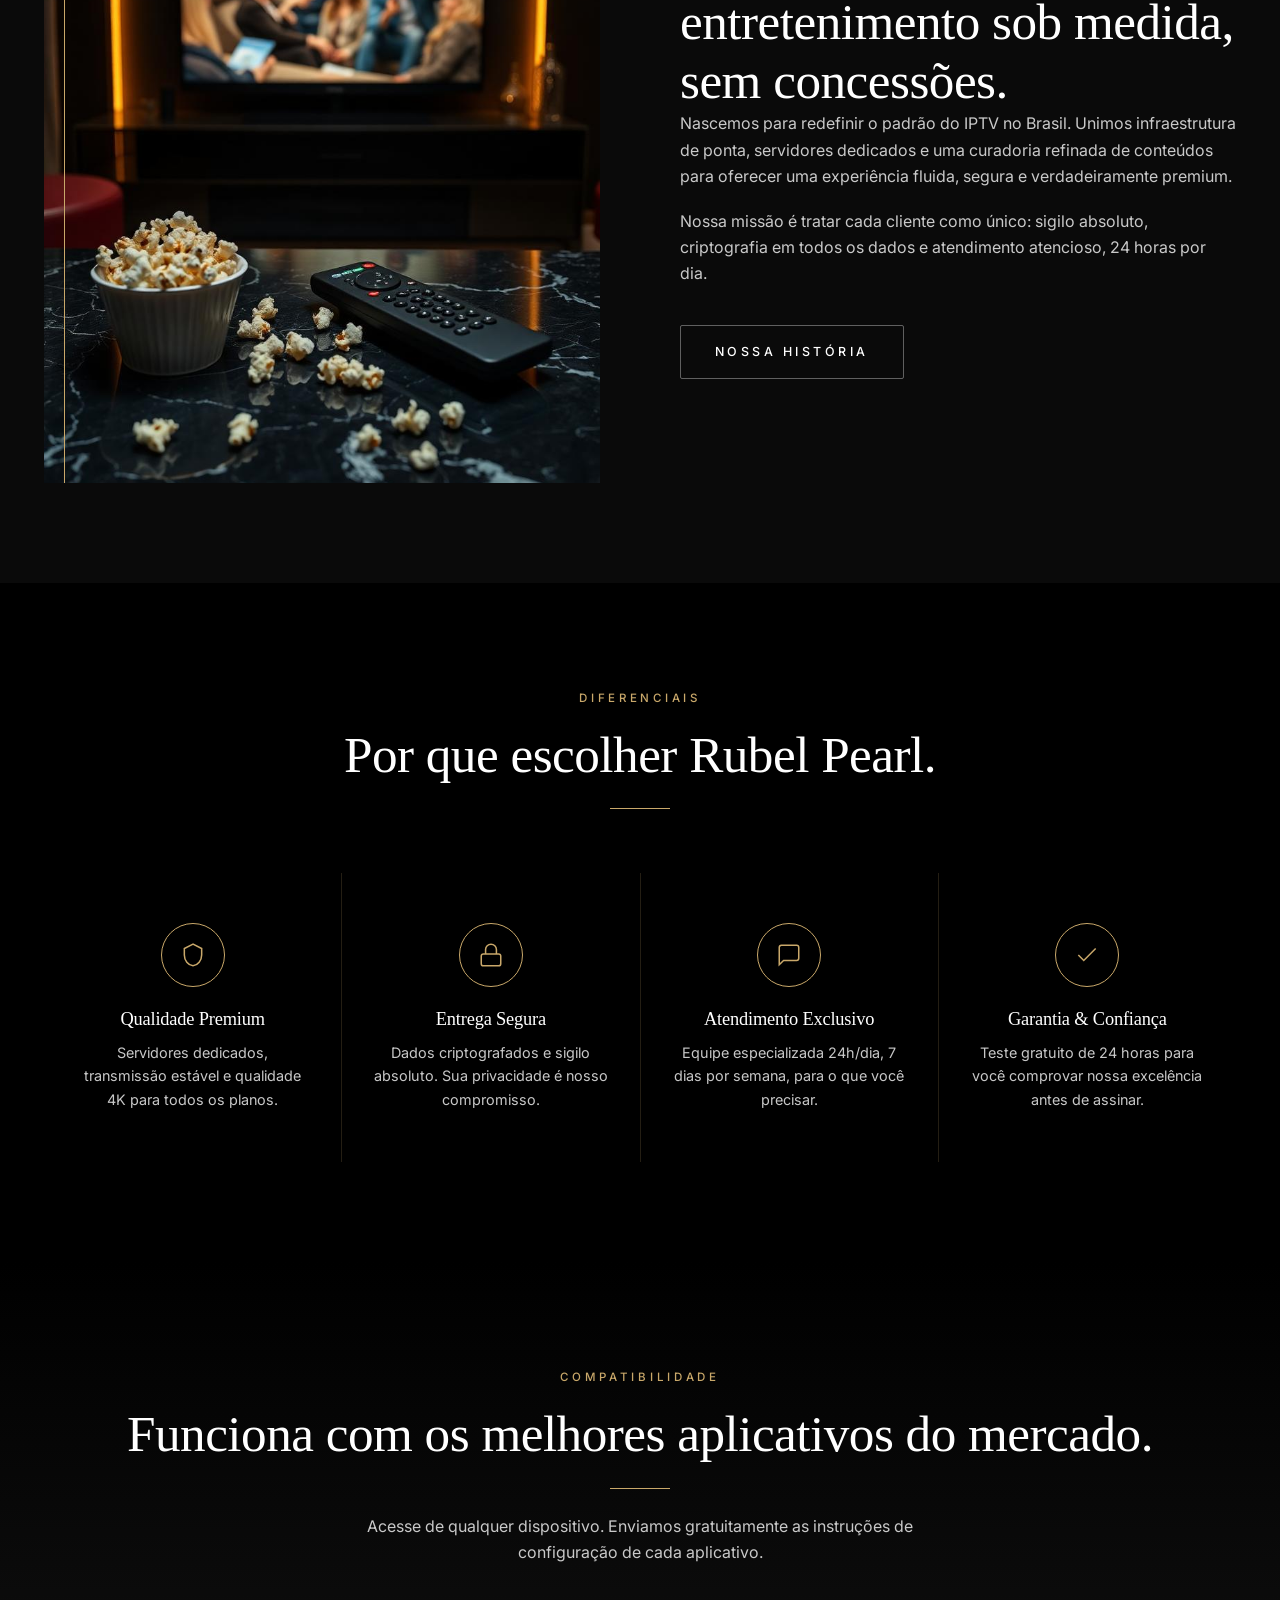
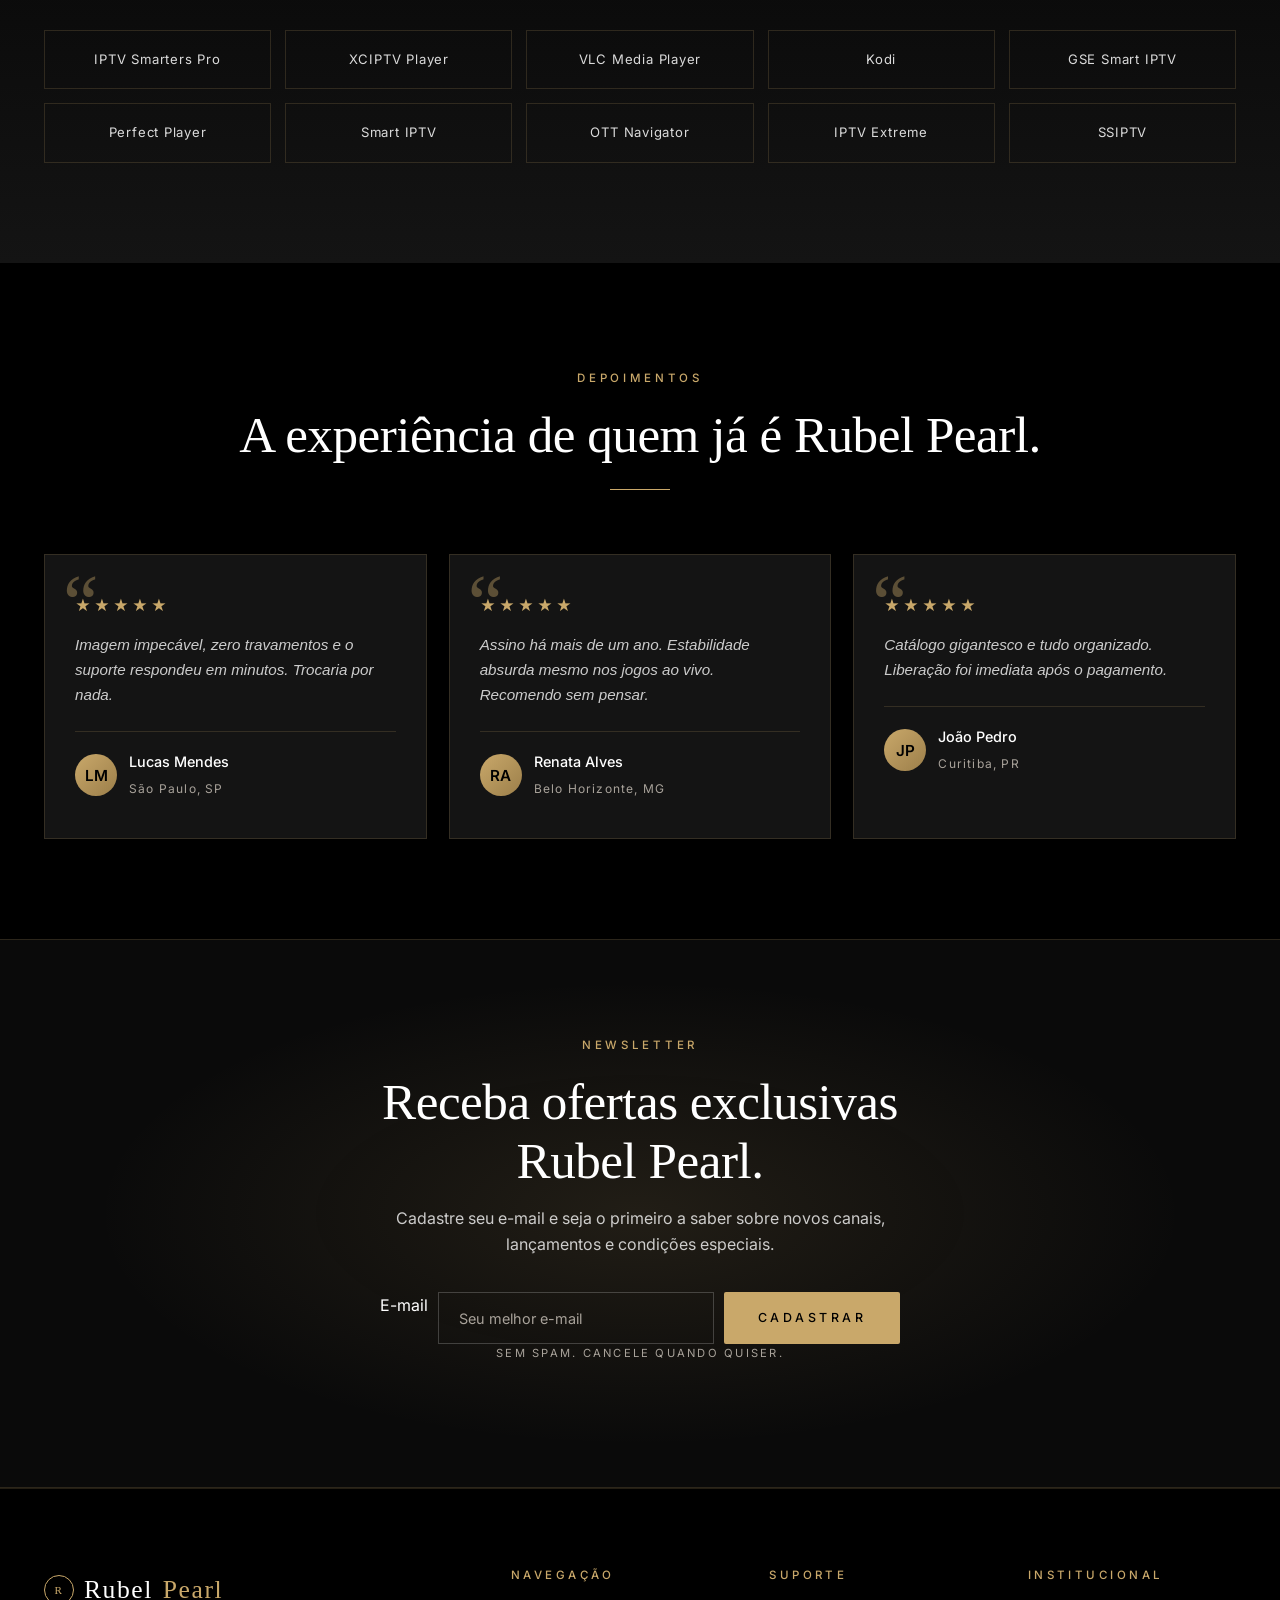
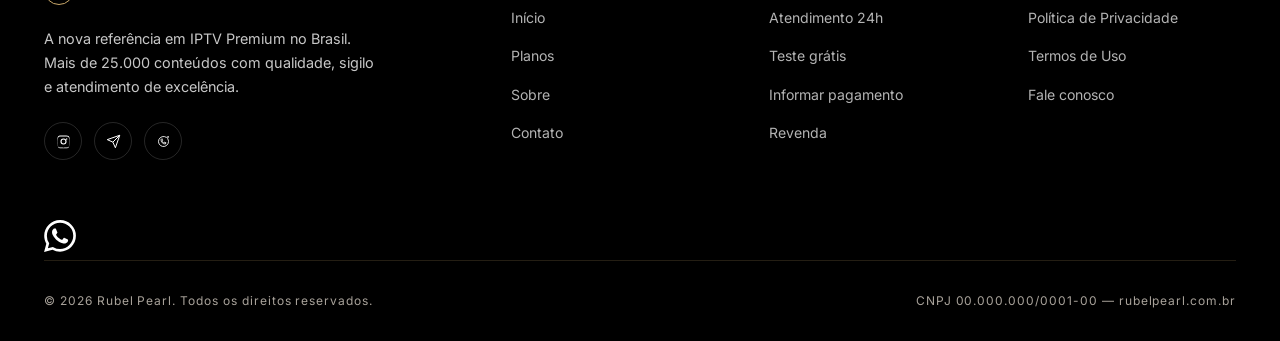
==== commit 5e241f17: "Update index.html" ====
--- a/index.html
+++ b/index.html
@@ -379,6 +379,14 @@
         </ul>
       </div>
     </div>
+
+
+        <a href="https://api.whatsapp.com/send/?phone=5518981883201" target="_blank" rel="noopener noreferrer" class="whatsapp-btn" aria-label="Contato via WhatsApp">
+        <svg xmlns="https://www.w3.org/2000/svg" viewBox="0 0 24 24">
+            <path d="M17.472 14.382c-.297-.149-1.758-.867-2.03-.967-.273-.099-.471-.148-.67.15-.197.297-.767.966-.94 1.164-.173.199-.347.223-.644.075-.297-.15-1.255-.463-2.39-1.475-.883-.788-1.48-1.761-1.653-2.059-.173-.297-.018-.458.13-.606.134-.133.298-.347.446-.52.149-.174.198-.298.298-.497.099-.198.05-.371-.025-.52-.075-.149-.669-1.612-.916-2.207-.242-.579-.487-.5-.669-.51-.173-.008-.371-.01-.57-.01-.198 0-.52.074-.792.372-.272.297-1.04 1.016-1.04 2.479 0 1.462 1.065 2.875 1.213 3.074.149.198 2.096 3.2 5.077 4.487.709.306 1.262.489 1.694.625.712.227 1.36.195 1.871.118.571-.085 1.758-.719 2.006-1.413.248-.694.248-1.289.173-1.413-.074-.124-.272-.198-.57-.347m-5.421 7.403h-.004a9.87 9.87 0 01-5.031-1.378l-.361-.214-3.741.982.998-3.648-.235-.374a9.86 9.86 0 01-1.51-5.26c.001-5.45 4.436-9.884 9.888-9.884 2.64 0 5.122 1.03 6.988 2.898a9.825 9.825 0 012.893 6.994c-.003 5.45-4.437 9.884-9.885 9.884m8.413-18.297A11.815 11.815 0 0012.05 0C5.495 0 .16 5.335.157 11.892c0 2.096.547 4.142 1.588 5.945L.057 24l6.305-1.654a11.882 11.882 0 005.683 1.448h.005c6.554 0 11.89-5.335 11.893-11.893a11.821 11.821 0 00-3.48-8.413z"/>
+        </svg>
+    </a>
+    
     <div class="footer-bottom">
       <span>© <span id="year">2026</span> Rubel Pearl. Todos os direitos reservados.</span>
       <span>CNPJ 00.000.000/0001-00 — rubelpearl.com.br</span>
@@ -386,6 +394,8 @@
   </div>
 </footer>
 
+  
+
 <script src="js/main.js" defer></script>
 </body>
 </html>
--- a/css/style.css
+++ b/css/style.css
@@ -0,0 +1,446 @@
+/* =========================================================
+   Rubel Pearl — Design System
+   Pure CSS3, Mobile First, sem frameworks
+========================================================= */
+:root{
+  --c-black:#000000;
+  --c-ink:#0a0a0a;
+  --c-graphite:#141414;
+  --c-line:rgba(201,168,106,.18);
+  --c-white:#ffffff;
+  --c-neutral:#f6f3ee;
+  --c-mute:#a8a29a;
+  --c-gold:#c9a86a;
+  --c-gold-soft:#e3cf9f;
+  --c-gold-deep:#9c7f4a;
+  --ff-serif:"Cormorant Garamond", "Playfair Display", Georgia, serif;
+  --ff-sans:"Inter", -apple-system, BlinkMacSystemFont, "Segoe UI", Helvetica, Arial, sans-serif;
+  --shadow-lux:0 30px 80px -30px rgba(0,0,0,.7);
+  --radius:2px;
+  --ease:cubic-bezier(.22,.61,.36,1);
+  --container:1240px;
+}
+
+*,*::before,*::after{box-sizing:border-box;margin:0;padding:0}
+html{scroll-behavior:smooth;-webkit-text-size-adjust:100%}
+body{
+  font-family:var(--ff-sans);
+  font-size:16px;
+  line-height:1.65;
+  color:var(--c-white);
+  background:var(--c-black);
+  -webkit-font-smoothing:antialiased;
+  text-rendering:optimizeLegibility;
+  overflow-x:hidden;
+}
+img{max-width:100%;height:auto;display:block}
+a{color:inherit;text-decoration:none;transition:color .3s var(--ease)}
+button{font:inherit;cursor:pointer;border:0;background:transparent;color:inherit}
+ul{list-style:none}
+
+h1,h2,h3,h4{font-family:var(--ff-serif);font-weight:400;letter-spacing:-.01em;line-height:1.15}
+h1{font-size:clamp(2.4rem,6vw,4.8rem)}
+h2{font-size:clamp(1.9rem,4vw,3.2rem)}
+h3{font-size:clamp(1.3rem,2vw,1.6rem)}
+p{color:rgba(255,255,255,.78)}
+
+.container{width:100%;max-width:var(--container);margin:0 auto;padding:0 24px}
+.eyebrow{
+  display:inline-block;
+  font-size:.72rem;
+  letter-spacing:.32em;
+  text-transform:uppercase;
+  color:var(--c-gold);
+  font-weight:500;
+  margin-bottom:18px;
+}
+.divider{width:60px;height:1px;background:var(--c-gold);margin:24px auto}
+
+/* ========== BUTTONS ========== */
+.btn{
+  display:inline-flex;align-items:center;justify-content:center;gap:10px;
+  padding:16px 34px;
+  font-size:.78rem;letter-spacing:.28em;text-transform:uppercase;font-weight:500;
+  border-radius:var(--radius);
+  transition:all .4s var(--ease);
+  position:relative;overflow:hidden;
+}
+.btn--gold{background:var(--c-gold);color:var(--c-black)}
+.btn--gold:hover{background:var(--c-gold-soft);transform:translateY(-2px);box-shadow:0 18px 40px -18px rgba(201,168,106,.6)}
+.btn--ghost{background:transparent;color:var(--c-white);border:1px solid rgba(255,255,255,.35)}
+.btn--ghost:hover{border-color:var(--c-gold);color:var(--c-gold)}
+.btn--dark{background:var(--c-ink);color:var(--c-white);border:1px solid var(--c-line)}
+.btn--dark:hover{background:var(--c-gold);color:var(--c-black);border-color:var(--c-gold)}
+
+/* ========== HEADER ========== */
+.site-header{
+  position:fixed;inset:0 0 auto 0;z-index:100;
+  padding:18px 0;
+  background:rgba(0,0,0,.55);
+  backdrop-filter:saturate(140%) blur(14px);
+  -webkit-backdrop-filter:saturate(140%) blur(14px);
+  border-bottom:1px solid rgba(255,255,255,.05);
+  transition:background .35s var(--ease),padding .35s var(--ease);
+}
+.site-header.is-scrolled{background:rgba(0,0,0,.92);padding:12px 0}
+.header-row{display:flex;align-items:center;justify-content:space-between;gap:16px}
+.logo{display:flex;align-items:center;gap:10px;font-family:var(--ff-serif);font-size:1.6rem;letter-spacing:.06em}
+.logo span{color:var(--c-gold)}
+.logo-mark{width:30px;height:30px;border:1px solid var(--c-gold);border-radius:50%;display:grid;place-items:center;font-size:.7rem;color:var(--c-gold)}
+.nav{display:none}
+.nav ul{display:flex;gap:36px}
+.nav a{
+  font-size:.74rem;letter-spacing:.24em;text-transform:uppercase;
+  color:rgba(255,255,255,.85);position:relative;padding:6px 0;
+}
+.nav a::after{content:"";position:absolute;left:0;bottom:0;height:1px;width:0;background:var(--c-gold);transition:width .35s var(--ease)}
+.nav a:hover{color:var(--c-gold)}
+.nav a:hover::after,.nav a.active::after{width:100%}
+.header-tools{display:flex;align-items:center;gap:14px}
+.icon-btn{
+  width:40px;height:40px;display:grid;place-items:center;
+  border:1px solid rgba(255,255,255,.12);border-radius:50%;
+  transition:all .3s var(--ease);color:var(--c-white);
+}
+.icon-btn:hover{border-color:var(--c-gold);color:var(--c-gold)}
+.icon-btn svg{width:16px;height:16px;stroke:currentColor;fill:none;stroke-width:1.6}
+.cart-badge{position:relative}
+.cart-badge::after{
+  content:"0";position:absolute;top:-4px;right:-4px;
+  background:var(--c-gold);color:var(--c-black);
+  width:18px;height:18px;border-radius:50%;
+  font-size:.65rem;font-weight:600;display:grid;place-items:center;
+}
+.menu-toggle{display:grid;width:40px;height:40px;place-items:center;border:1px solid rgba(255,255,255,.12);border-radius:50%}
+.menu-toggle span{width:16px;height:1px;background:var(--c-white);position:relative;transition:.3s var(--ease)}
+.menu-toggle span::before,.menu-toggle span::after{
+  content:"";position:absolute;left:0;width:16px;height:1px;background:var(--c-white);transition:.3s var(--ease)
+}
+.menu-toggle span::before{top:-5px}
+.menu-toggle span::after{top:5px}
+.menu-toggle.is-open span{background:transparent}
+.menu-toggle.is-open span::before{top:0;transform:rotate(45deg)}
+.menu-toggle.is-open span::after{top:0;transform:rotate(-45deg)}
+
+/* Mobile menu */
+.mobile-nav{
+  position:fixed;inset:0;z-index:90;
+  background:rgba(0,0,0,.97);
+  display:flex;align-items:center;justify-content:center;
+  opacity:0;pointer-events:none;transition:opacity .4s var(--ease);
+}
+.mobile-nav.is-open{opacity:1;pointer-events:auto}
+.mobile-nav ul{text-align:center;display:flex;flex-direction:column;gap:28px}
+.mobile-nav a{font-family:var(--ff-serif);font-size:2rem;letter-spacing:.04em}
+.mobile-nav a:hover{color:var(--c-gold)}
+
+@media (min-width:960px){
+  .nav{display:block}
+  .menu-toggle{display:none}
+}
+
+/* ========== HERO ========== */
+.hero{
+  position:relative;min-height:100vh;
+  display:flex;align-items:center;
+  padding:140px 0 80px;
+  overflow:hidden;
+}
+.hero-bg{position:absolute;inset:0;z-index:-1}
+.hero-bg img{width:100%;height:100%;object-fit:cover;opacity:.55}
+.hero-bg::after{
+  content:"";position:absolute;inset:0;
+  background:linear-gradient(180deg,rgba(0,0,0,.7) 0%,rgba(0,0,0,.55) 40%,rgba(0,0,0,.92) 100%);
+}
+.hero-inner{max-width:760px}
+.hero h1{margin-bottom:24px}
+.hero h1 em{font-style:italic;color:var(--c-gold)}
+.hero p{font-size:1.1rem;max-width:560px;margin-bottom:38px}
+.hero-cta{display:flex;flex-wrap:wrap;gap:14px}
+.hero-meta{
+  position:absolute;bottom:32px;left:0;right:0;
+  display:flex;gap:30px;justify-content:center;flex-wrap:wrap;
+  font-size:.7rem;letter-spacing:.3em;text-transform:uppercase;color:rgba(255,255,255,.6);
+}
+.hero-meta span{display:flex;align-items:center;gap:10px}
+.hero-meta span::before{content:"";width:6px;height:6px;border-radius:50%;background:var(--c-gold)}
+
+/* ========== SECTIONS ========== */
+.section{padding:100px 0;position:relative}
+.section--dark{background:var(--c-ink)}
+.section--graphite{background:linear-gradient(180deg,var(--c-black),var(--c-graphite))}
+.section-head{text-align:center;margin-bottom:64px}
+.section-head p{max-width:620px;margin:18px auto 0}
+
+/* ========== CATEGORIES ========== */
+.cat-grid{
+  display:grid;
+  grid-template-columns:1fr;
+  gap:20px;
+}
+@media(min-width:640px){.cat-grid{grid-template-columns:repeat(2,1fr)}}
+@media(min-width:960px){.cat-grid{grid-template-columns:repeat(4,1fr)}}
+.cat-card{
+  position:relative;aspect-ratio:3/4;overflow:hidden;border-radius:var(--radius);
+  border:1px solid var(--c-line);
+}
+.cat-card img{
+  width:100%;height:100%;object-fit:cover;
+  transition:transform 1s var(--ease),filter .6s var(--ease);
+  filter:grayscale(20%) brightness(.85);
+}
+.cat-card:hover img{transform:scale(1.08);filter:grayscale(0%) brightness(1)}
+.cat-card::after{
+  content:"";position:absolute;inset:0;
+  background:linear-gradient(180deg,rgba(0,0,0,.1) 0%,rgba(0,0,0,.85) 100%);
+}
+.cat-card-body{
+  position:absolute;left:0;right:0;bottom:0;z-index:2;
+  padding:26px;
+}
+
+        .whatsapp-btn svg {
+            width: 32px;
+            height: 32px;
+            color: white;
+            fill: white;
+        }
+.cat-card-body h3{margin-bottom:6px}
+.cat-card-body span{
+  font-size:.7rem;letter-spacing:.3em;text-transform:uppercase;
+  color:var(--c-gold);display:inline-flex;align-items:center;gap:8px;
+}
+.cat-card-body span::after{content:"→";transition:transform .3s var(--ease)}
+.cat-card:hover .cat-card-body span::after{transform:translateX(6px)}
+
+/* ========== PRODUCTS / PLANS ========== */
+.plans-grid{
+  display:grid;gap:24px;
+  grid-template-columns:1fr;
+}
+@media(min-width:720px){.plans-grid{grid-template-columns:repeat(2,1fr)}}
+@media(min-width:1080px){.plans-grid{grid-template-columns:repeat(4,1fr)}}
+.plan{
+  background:var(--c-graphite);
+  border:1px solid var(--c-line);
+  padding:42px 28px;
+  text-align:center;
+  position:relative;
+  transition:transform .5s var(--ease),border-color .5s var(--ease),box-shadow .5s var(--ease);
+}
+.plan:hover{transform:translateY(-6px);border-color:var(--c-gold);box-shadow:var(--shadow-lux)}
+.plan--featured{border-color:var(--c-gold);background:linear-gradient(180deg,#1a1408,#0a0a0a)}
+.plan--featured::before{
+  content:"Mais escolhido";
+  position:absolute;top:-12px;left:50%;transform:translateX(-50%);
+  background:var(--c-gold);color:var(--c-black);
+  padding:6px 16px;font-size:.65rem;letter-spacing:.3em;text-transform:uppercase;font-weight:600;
+}
+.plan h3{margin-bottom:8px}
+.plan .plan-desc{font-size:.85rem;color:var(--c-mute);min-height:42px}
+.plan-price{margin:30px 0;font-family:var(--ff-serif)}
+.plan-price small{display:block;font-size:.7rem;letter-spacing:.3em;color:var(--c-gold);text-transform:uppercase;margin-bottom:8px}
+.plan-price strong{font-size:3rem;font-weight:400;color:var(--c-white)}
+.plan-price span{display:block;font-size:.85rem;color:var(--c-mute);margin-top:6px}
+.plan-features{text-align:left;margin:24px 0 30px;display:flex;flex-direction:column;gap:12px}
+.plan-features li{font-size:.9rem;color:rgba(255,255,255,.8);display:flex;gap:10px;align-items:flex-start}
+.plan-features li::before{content:"";width:5px;height:5px;border-radius:50%;background:var(--c-gold);margin-top:9px;flex-shrink:0}
+.plan .btn{width:100%}
+
+/* ========== ABOUT SPLIT ========== */
+.split{
+  display:grid;gap:60px;align-items:center;
+  grid-template-columns:1fr;
+}
+@media(min-width:900px){.split{grid-template-columns:1fr 1fr;gap:80px}}
+.split-img{position:relative;aspect-ratio:4/5;overflow:hidden}
+.split-img img{width:100%;height:100%;object-fit:cover}
+.split-img::after{content:"";position:absolute;inset:0;border:1px solid var(--c-gold);transform:translate(20px,20px);pointer-events:none}
+.split-body p{margin-bottom:18px}
+.split-body .btn{margin-top:20px}
+
+/* ========== FEATURES ========== */
+.features{
+  display:grid;gap:1px;background:var(--c-line);
+  grid-template-columns:1fr;
+}
+@media(min-width:640px){.features{grid-template-columns:repeat(2,1fr)}}
+@media(min-width:960px){.features{grid-template-columns:repeat(4,1fr)}}
+.feature{
+  background:var(--c-black);
+  padding:50px 30px;text-align:center;
+  transition:background .4s var(--ease);
+}
+.feature:hover{background:var(--c-graphite)}
+.feature-icon{
+  width:64px;height:64px;margin:0 auto 22px;
+  border:1px solid var(--c-gold);border-radius:50%;
+  display:grid;place-items:center;color:var(--c-gold);
+}
+.feature-icon svg{width:26px;height:26px;stroke:currentColor;fill:none;stroke-width:1.4}
+.feature h3{font-size:1.15rem;margin-bottom:10px}
+.feature p{font-size:.9rem}
+
+/* ========== TESTIMONIALS ========== */
+.testi-grid{
+  display:grid;gap:22px;grid-template-columns:1fr;
+}
+@media(min-width:720px){.testi-grid{grid-template-columns:repeat(3,1fr)}}
+.testi{
+  background:var(--c-graphite);border:1px solid var(--c-line);
+  padding:38px 30px;position:relative;
+}
+.testi::before{
+  content:"\201C";position:absolute;top:8px;left:18px;
+  font-family:var(--ff-serif);font-size:5rem;color:var(--c-gold);opacity:.4;line-height:1;
+}
+.testi-stars{color:var(--c-gold);letter-spacing:.2em;margin-bottom:14px;font-size:.95rem}
+.testi p{font-style:italic;margin-bottom:24px;font-size:.95rem}
+.testi-author{display:flex;align-items:center;gap:12px;border-top:1px solid var(--c-line);padding-top:18px}
+.testi-avatar{
+  width:42px;height:42px;border-radius:50%;
+  background:linear-gradient(135deg,var(--c-gold),var(--c-gold-deep));
+  display:grid;place-items:center;color:var(--c-black);font-weight:600;font-size:.95rem;
+}
+.testi-author strong{display:block;font-size:.9rem;font-weight:500}
+.testi-author span{font-size:.75rem;color:var(--c-mute);letter-spacing:.1em}
+
+/* ========== APPS LIST ========== */
+.apps{
+  display:grid;gap:14px;
+  grid-template-columns:repeat(2,1fr);
+}
+@media(min-width:640px){.apps{grid-template-columns:repeat(3,1fr)}}
+@media(min-width:960px){.apps{grid-template-columns:repeat(5,1fr)}}
+.app-pill{
+  border:1px solid var(--c-line);
+  padding:18px 14px;text-align:center;
+  font-size:.82rem;letter-spacing:.06em;
+  color:rgba(255,255,255,.85);
+  transition:.35s var(--ease);
+}
+.app-pill:hover{border-color:var(--c-gold);color:var(--c-gold);transform:translateY(-3px)}
+
+/* ========== NEWSLETTER ========== */
+.newsletter{
+  background:
+    radial-gradient(ellipse at center,rgba(201,168,106,.12),transparent 60%),
+    var(--c-ink);
+  padding:90px 0;text-align:center;
+  border-top:1px solid var(--c-line);
+  border-bottom:1px solid var(--c-line);
+}
+.newsletter h2{max-width:640px;margin:0 auto 14px}
+.newsletter p{max-width:520px;margin:0 auto 34px}
+.newsletter-form{
+  display:flex;gap:10px;max-width:520px;margin:0 auto;
+  flex-direction:column;
+}
+@media(min-width:640px){.newsletter-form{flex-direction:row}}
+.newsletter-form input{
+  flex:1;padding:16px 20px;background:transparent;
+  border:1px solid rgba(255,255,255,.2);color:var(--c-white);
+  font-family:inherit;font-size:.9rem;
+  transition:border-color .3s var(--ease);
+}
+.newsletter-form input:focus{outline:none;border-color:var(--c-gold)}
+.newsletter-form input::placeholder{color:var(--c-mute)}
+.form-note{margin-top:18px;font-size:.7rem;letter-spacing:.2em;color:var(--c-mute);text-transform:uppercase}
+
+/* ========== FOOTER ========== */
+.site-footer{background:var(--c-black);padding:80px 0 30px;border-top:1px solid var(--c-line)}
+.footer-grid{
+  display:grid;gap:50px;
+  grid-template-columns:1fr;
+  margin-bottom:60px;
+}
+@media(min-width:720px){.footer-grid{grid-template-columns:2fr 1fr 1fr 1fr}}
+.footer-brand p{margin-top:16px;font-size:.9rem;max-width:340px}
+.footer-col h4{
+  font-family:var(--ff-sans);font-size:.72rem;letter-spacing:.3em;text-transform:uppercase;
+  color:var(--c-gold);margin-bottom:22px;font-weight:500;
+}
+.footer-col ul{display:flex;flex-direction:column;gap:12px}
+.footer-col a{font-size:.88rem;color:rgba(255,255,255,.7)}
+.footer-col a:hover{color:var(--c-gold)}
+.social{display:flex;gap:12px;margin-top:24px}
+.social a{
+  width:38px;height:38px;border-radius:50%;
+  border:1px solid rgba(255,255,255,.15);
+  display:grid;place-items:center;color:var(--c-white);
+  transition:.3s var(--ease);
+}
+.social a:hover{background:var(--c-gold);color:var(--c-black);border-color:var(--c-gold)}
+.social svg{width:15px;height:15px;fill:currentColor}
+.footer-bottom{
+  padding-top:30px;border-top:1px solid var(--c-line);
+  display:flex;justify-content:space-between;flex-wrap:wrap;gap:14px;
+  font-size:.75rem;color:var(--c-mute);letter-spacing:.08em;
+}
+
+/* ========== PAGE HEADER (subpages) ========== */
+.page-hero{
+  padding:200px 0 100px;
+  text-align:center;
+  background:linear-gradient(180deg,rgba(201,168,106,.06),transparent);
+  border-bottom:1px solid var(--c-line);
+}
+.page-hero h1{margin-bottom:14px}
+.page-hero p{max-width:640px;margin:0 auto}
+.breadcrumb{
+  font-size:.7rem;letter-spacing:.3em;text-transform:uppercase;color:var(--c-mute);
+  margin-bottom:18px;
+}
+.breadcrumb a:hover{color:var(--c-gold)}
+
+/* ========== CONTENT (rich text) ========== */
+.prose{max-width:780px;margin:0 auto}
+.prose h2{margin:50px 0 20px}
+.prose h3{margin:30px 0 14px;color:var(--c-gold)}
+.prose p{margin-bottom:18px}
+.prose ul{margin:18px 0;padding-left:0}
+.prose ul li{
+  padding:10px 0 10px 28px;position:relative;
+  color:rgba(255,255,255,.82);border-bottom:1px solid var(--c-line);
+}
+.prose ul li::before{
+  content:"";position:absolute;left:0;top:18px;
+  width:14px;height:1px;background:var(--c-gold);
+}
+.prose strong{color:var(--c-gold-soft);font-weight:500}
+
+/* ========== CONTACT ========== */
+.contact-grid{
+  display:grid;gap:40px;
+  grid-template-columns:1fr;
+}
+@media(min-width:900px){.contact-grid{grid-template-columns:1.2fr 1fr}}
+.contact-form{display:flex;flex-direction:column;gap:18px}
+.contact-form label{
+  font-size:.7rem;letter-spacing:.3em;text-transform:uppercase;color:var(--c-gold);
+}
+.contact-form input,.contact-form textarea{
+  background:transparent;border:1px solid rgba(255,255,255,.15);
+  color:var(--c-white);padding:14px 18px;font:inherit;font-size:.95rem;
+  border-radius:var(--radius);transition:border-color .3s var(--ease);
+}
+.contact-form input:focus,.contact-form textarea:focus{outline:none;border-color:var(--c-gold)}
+.contact-info{
+  background:var(--c-graphite);border:1px solid var(--c-line);
+  padding:38px 32px;
+}
+.contact-info h3{margin-bottom:18px;color:var(--c-gold)}
+.contact-info ul{display:flex;flex-direction:column;gap:18px;margin-top:24px}
+.contact-info li{display:flex;gap:14px;align-items:flex-start;font-size:.9rem}
+.contact-info li strong{display:block;color:var(--c-gold);font-weight:500;font-size:.72rem;letter-spacing:.25em;text-transform:uppercase;margin-bottom:4px}
+
+/* ========== ANIMATIONS ========== */
+@keyframes fadeUp{from{opacity:0;transform:translateY(30px)}to{opacity:1;transform:translateY(0)}}
+.reveal{opacity:0;transform:translateY(30px);transition:opacity .9s var(--ease),transform .9s var(--ease)}
+.reveal.is-visible{opacity:1;transform:translateY(0)}
+
+/* Focus a11y */
+:focus-visible{outline:2px solid var(--c-gold);outline-offset:3px}
+
+/* Selection */
+::selection{background:var(--c-gold);color:var(--c-black)}
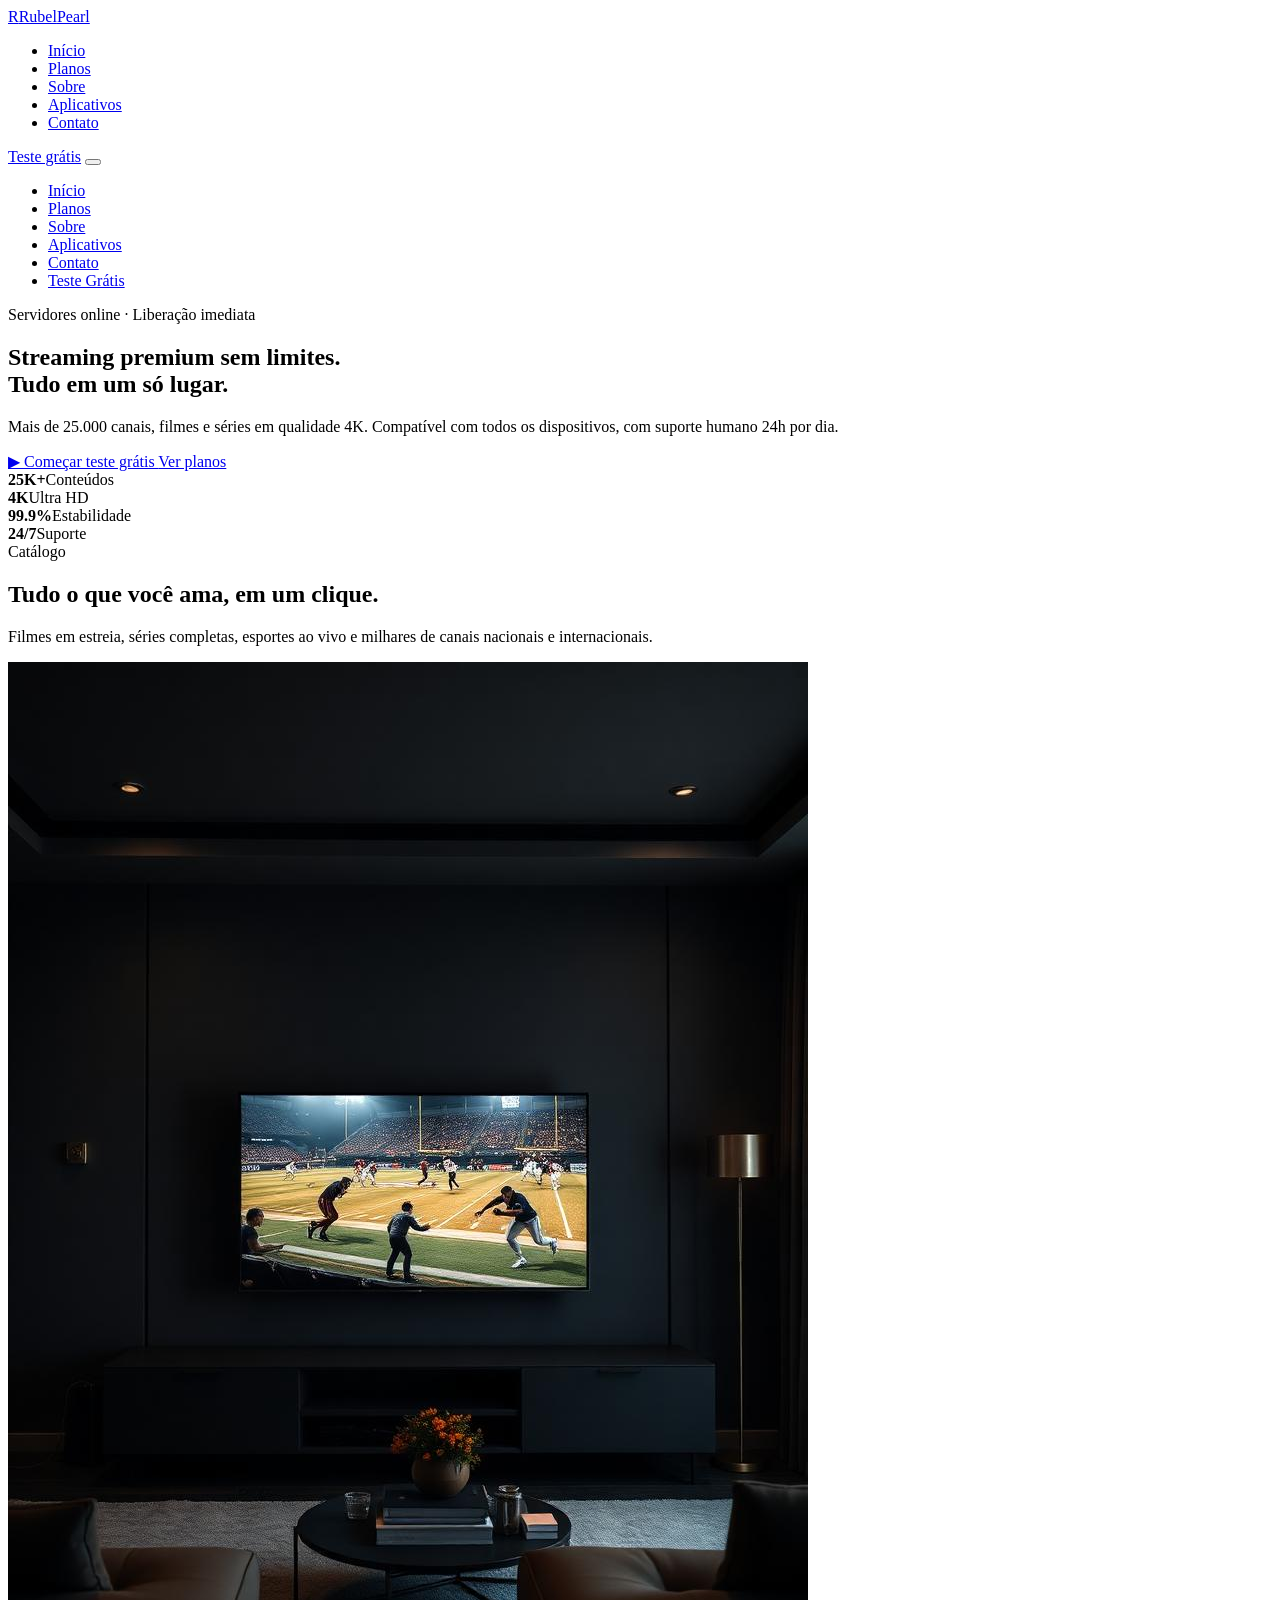
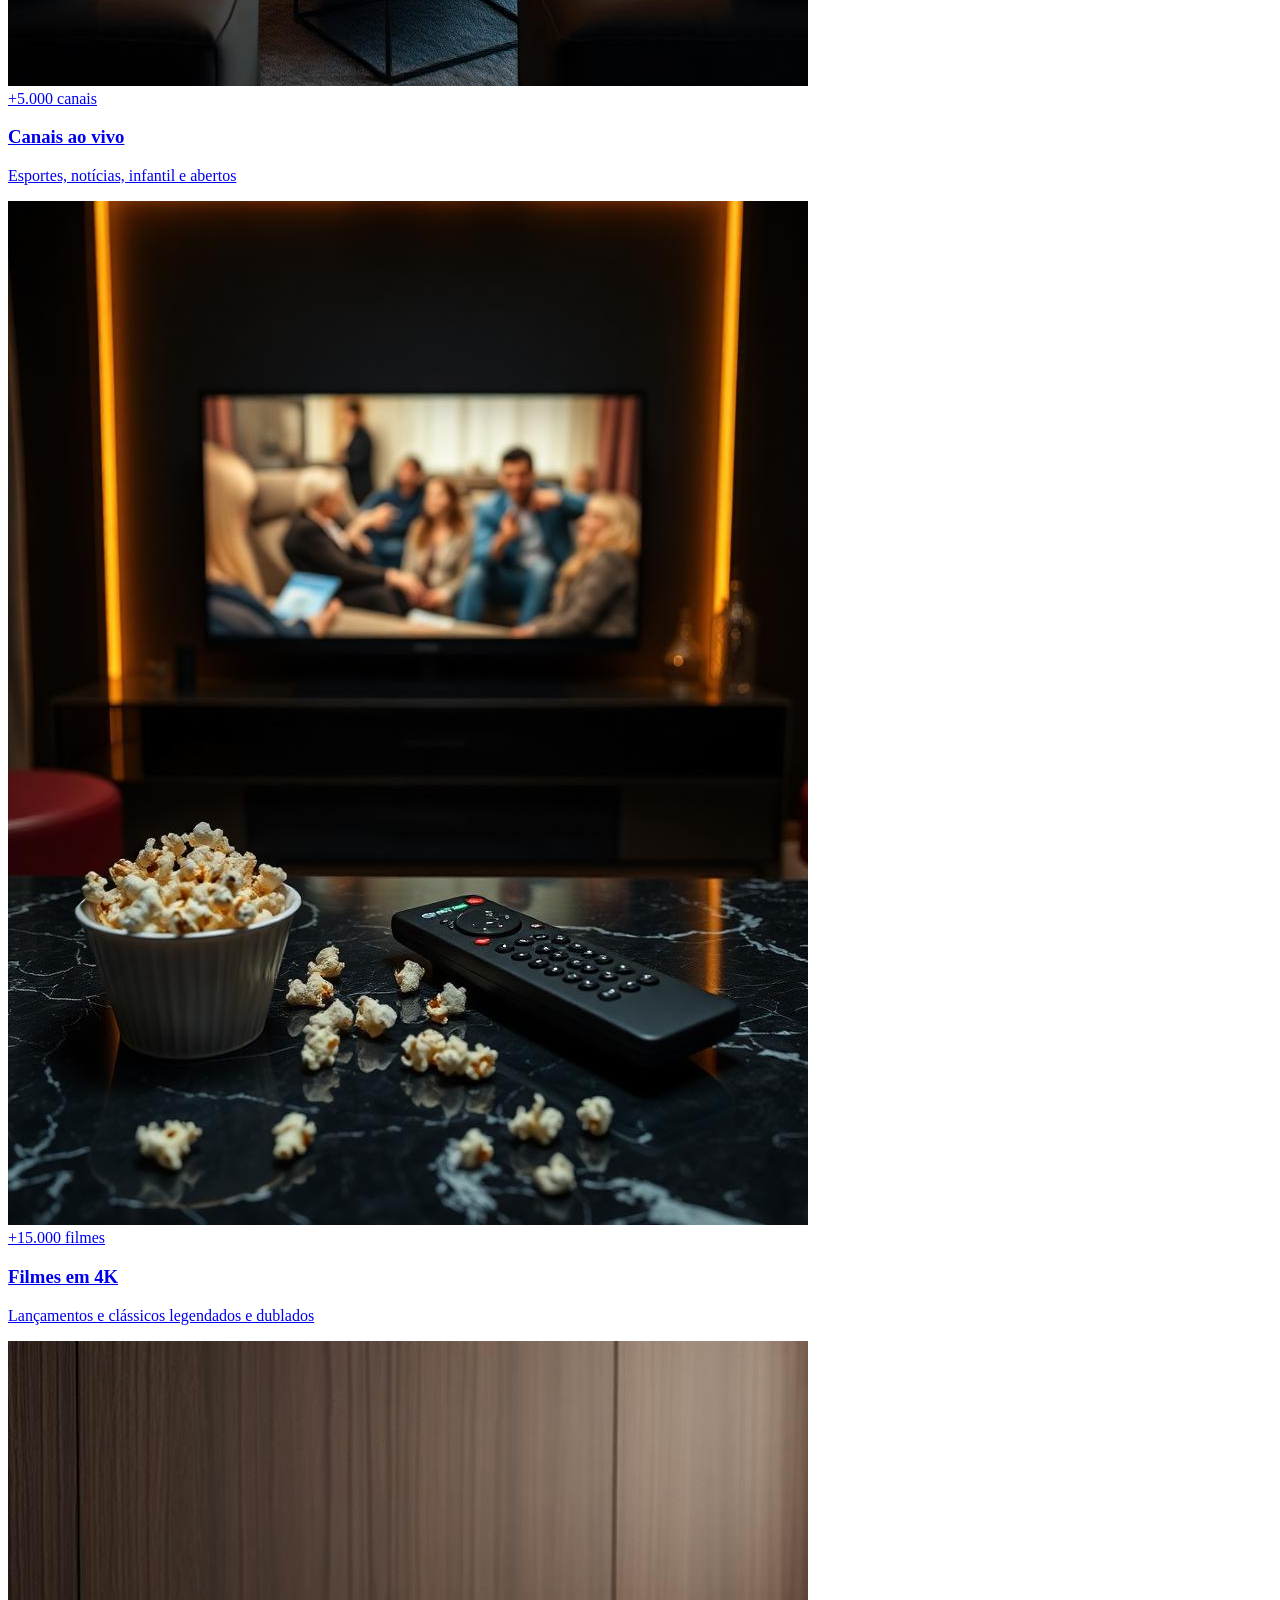
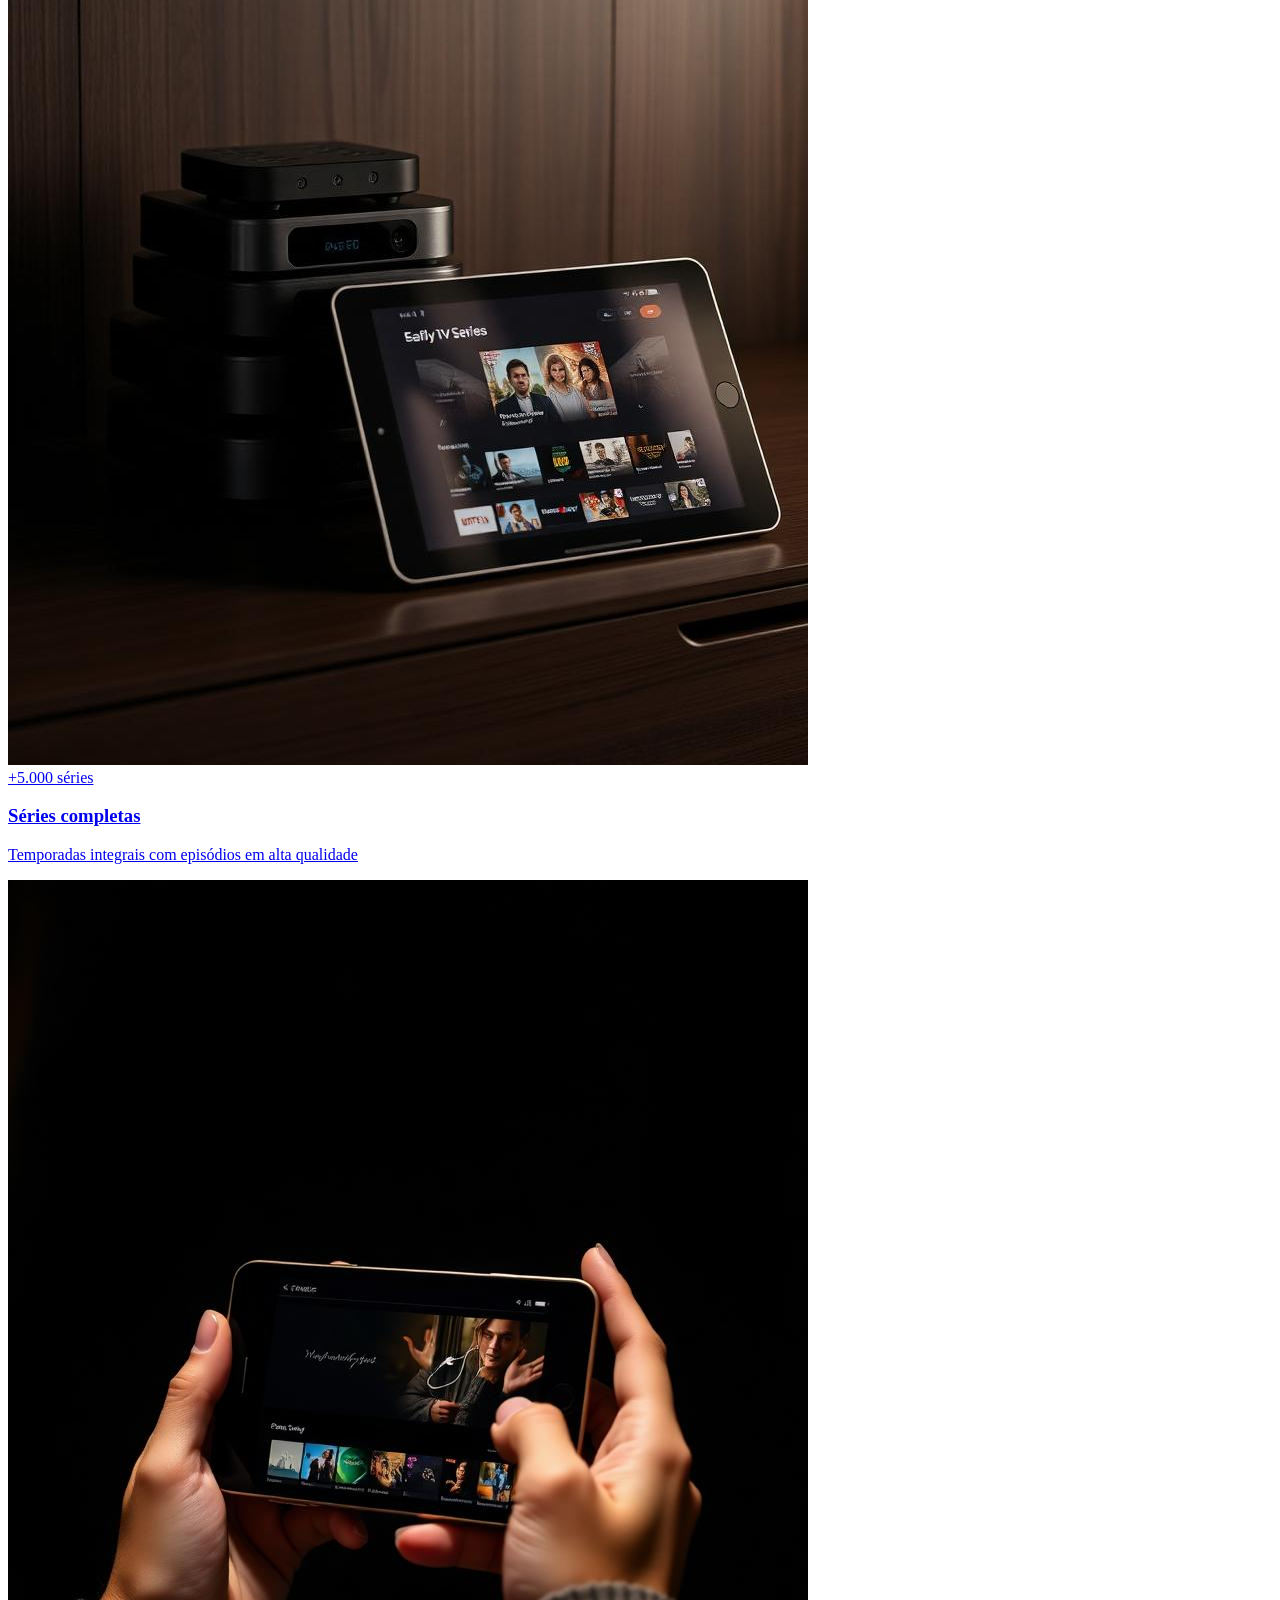
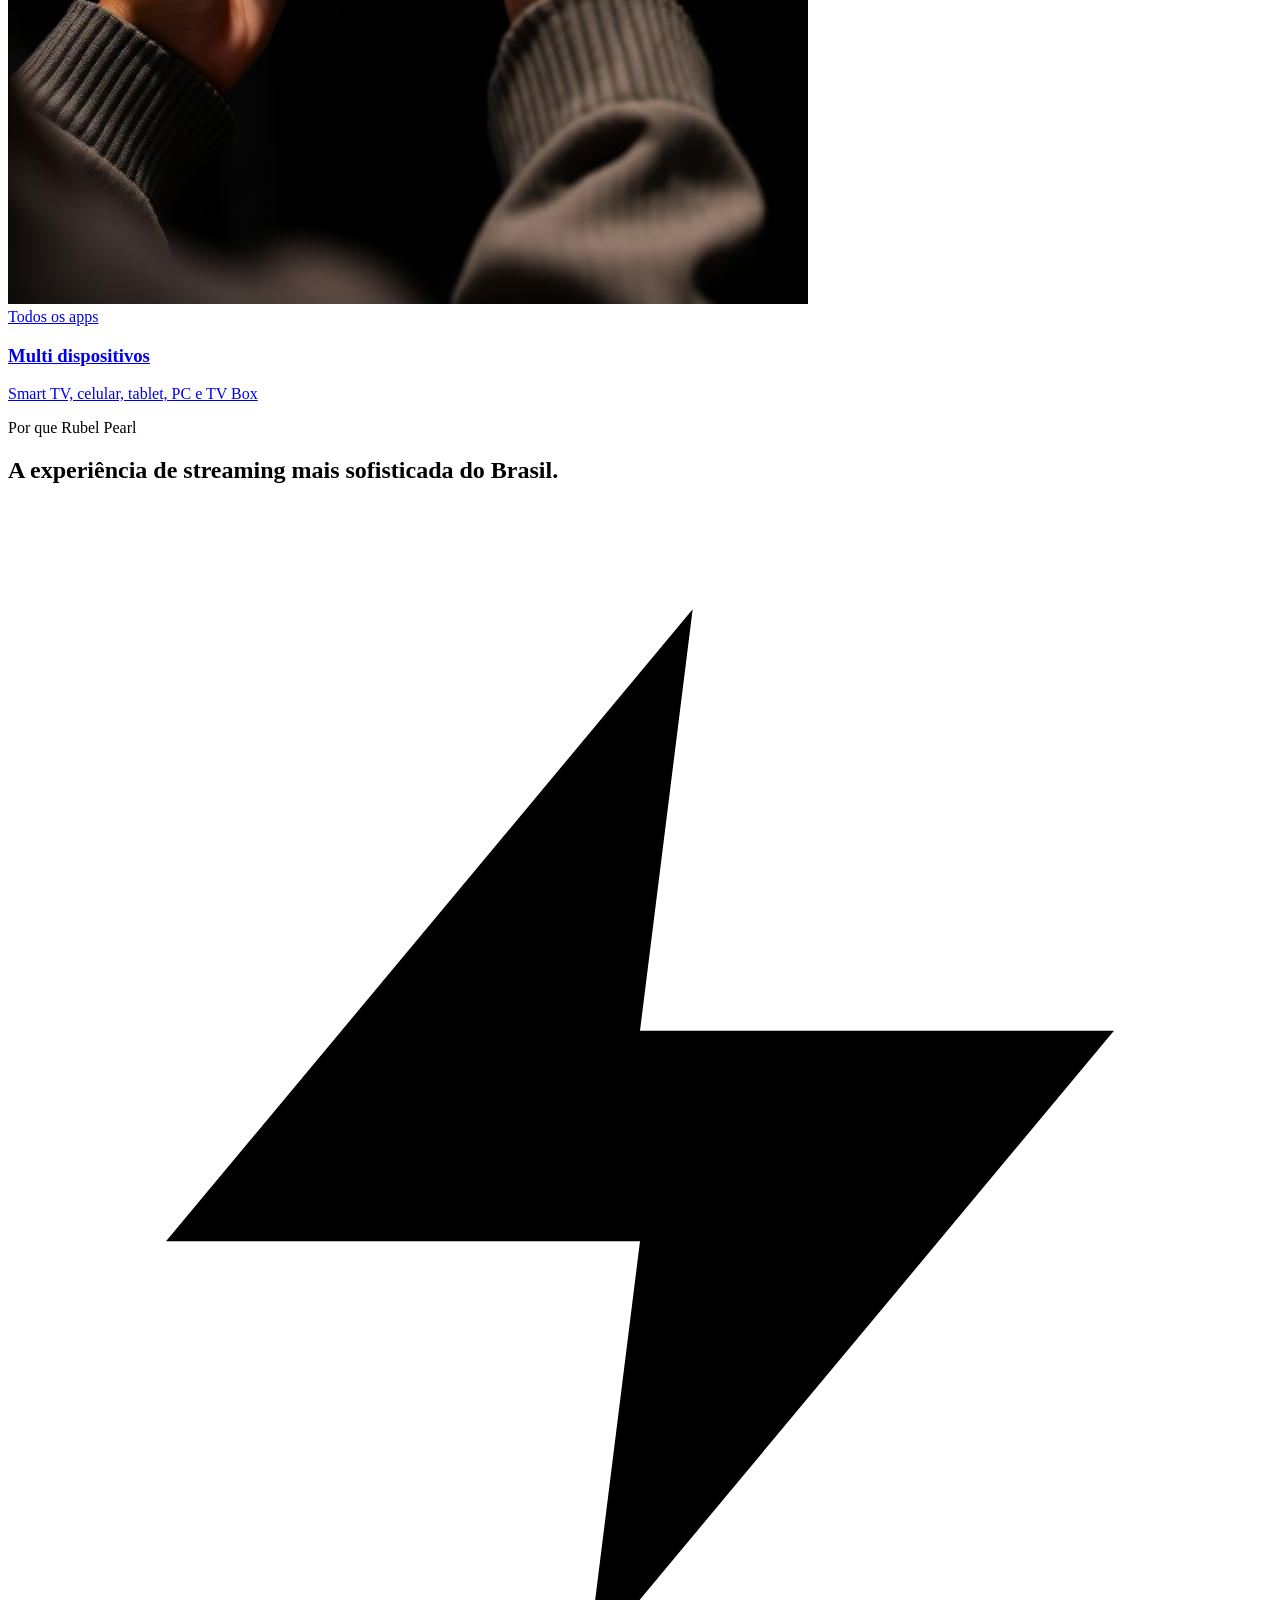
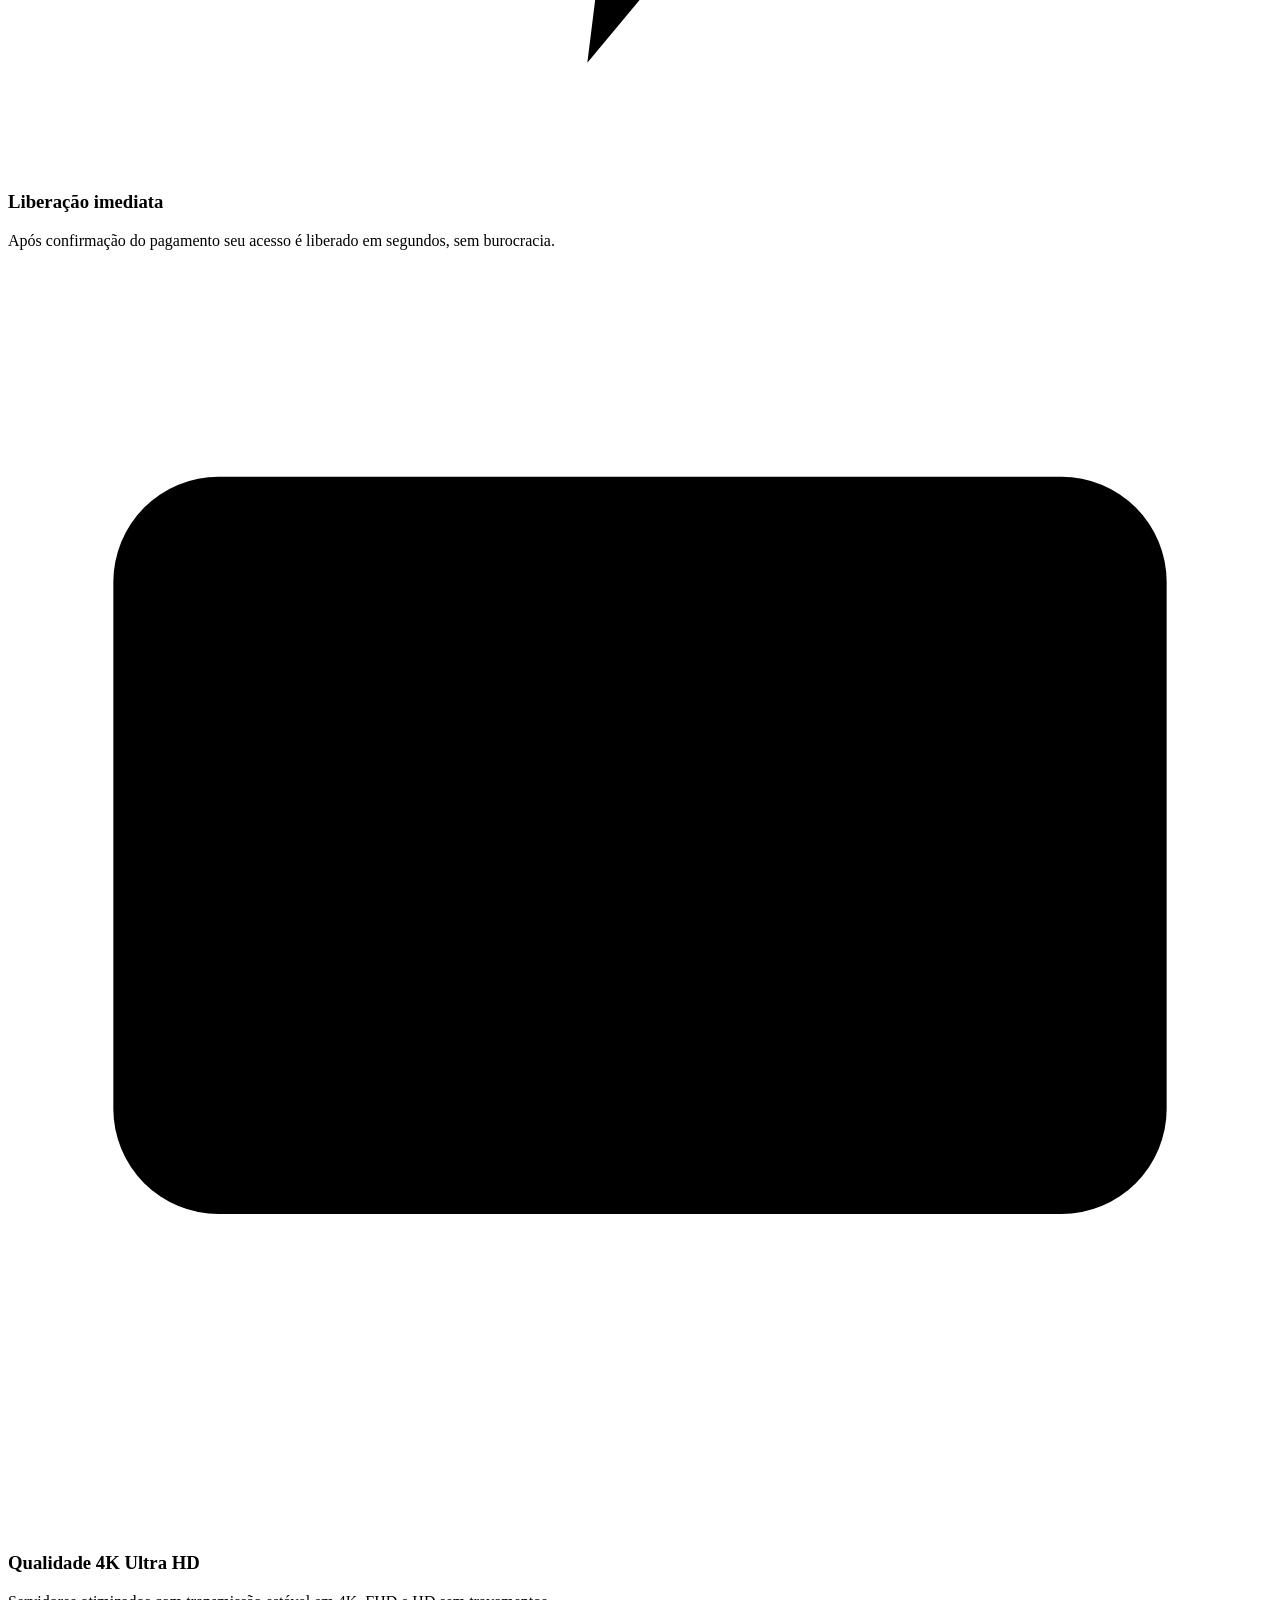
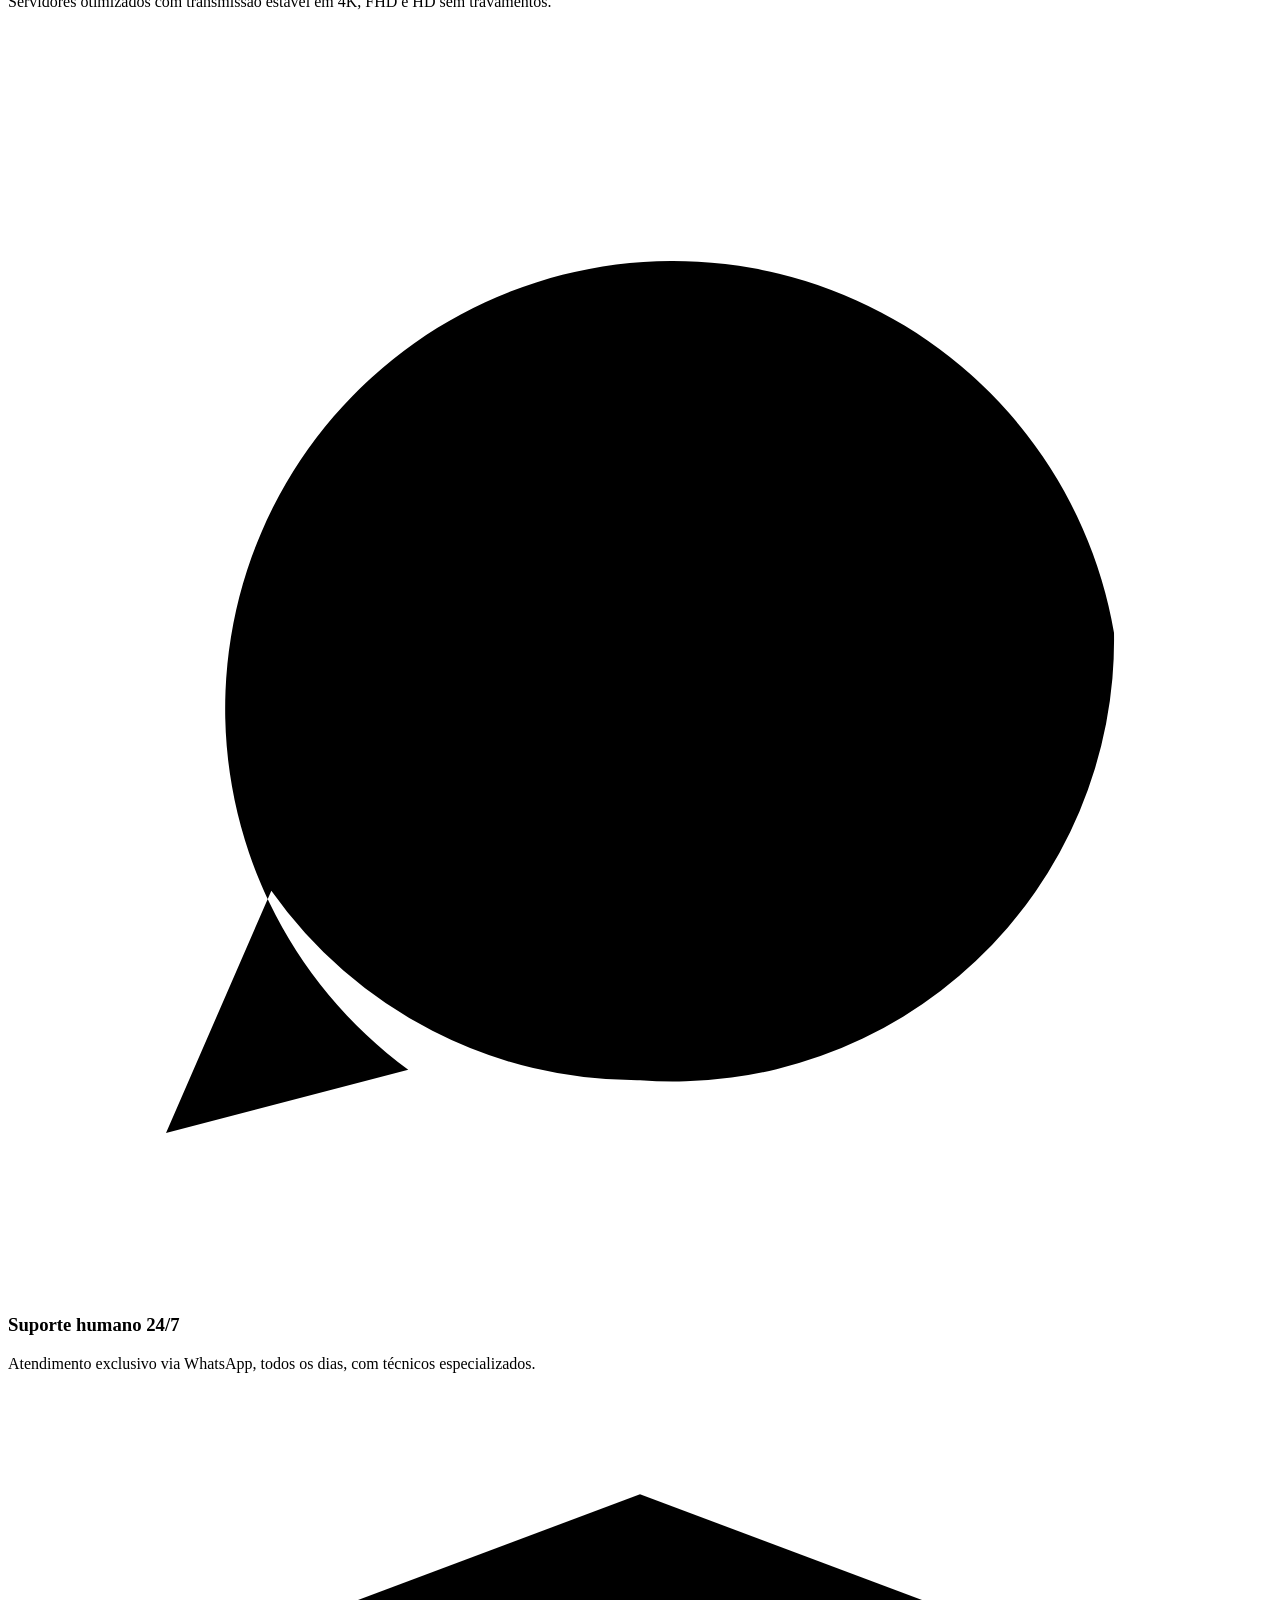
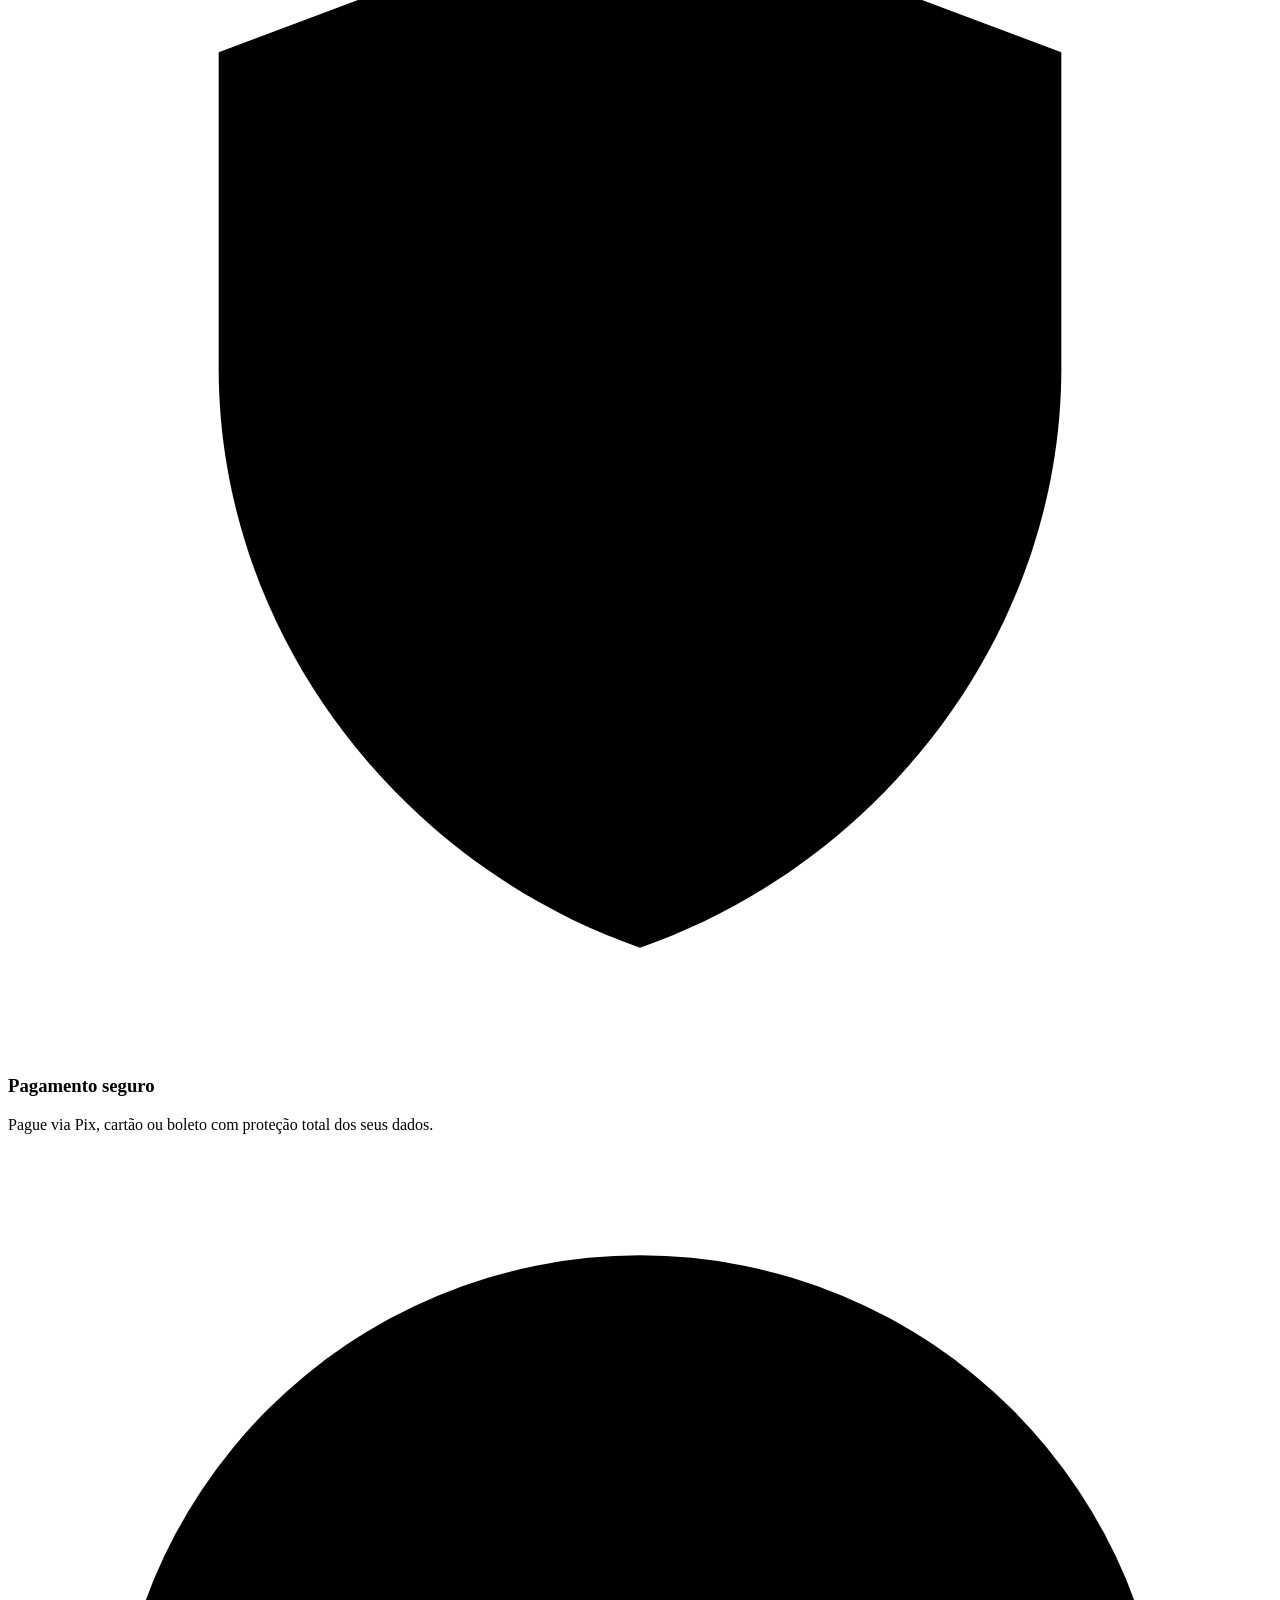
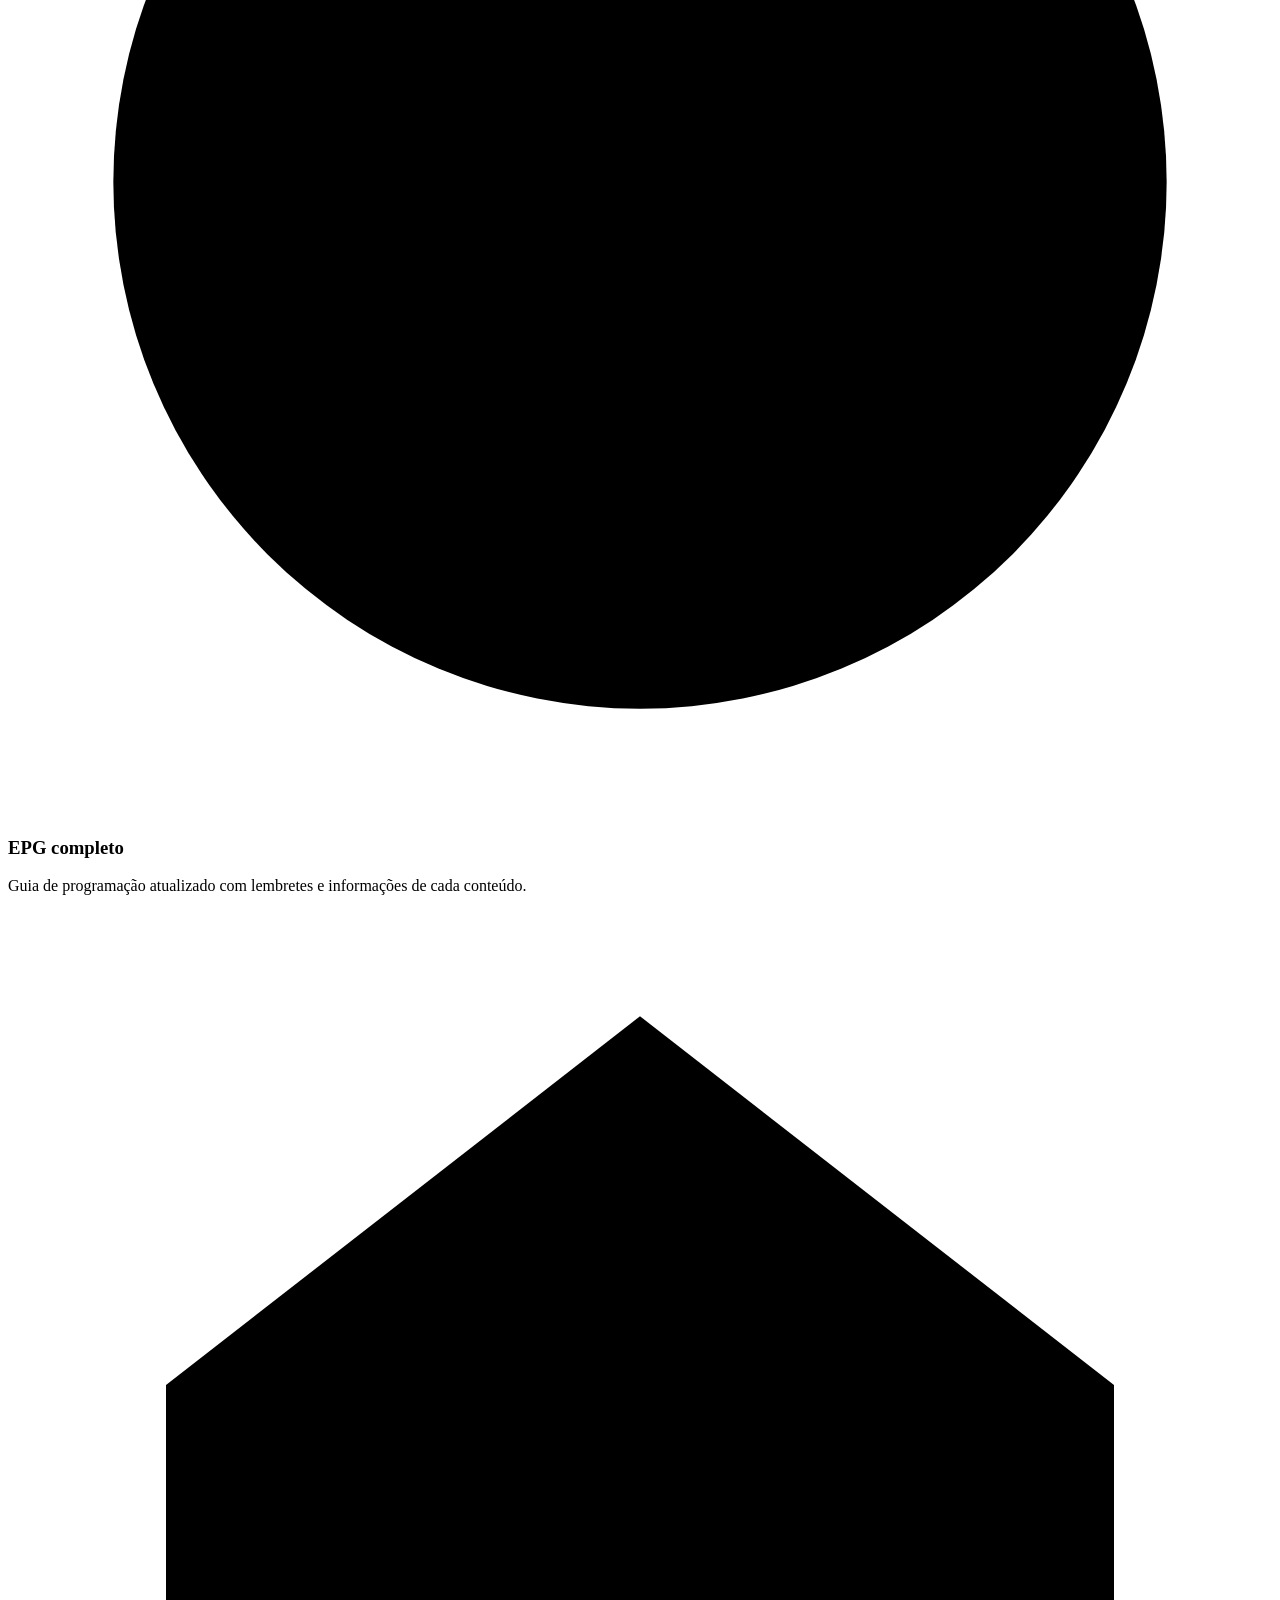
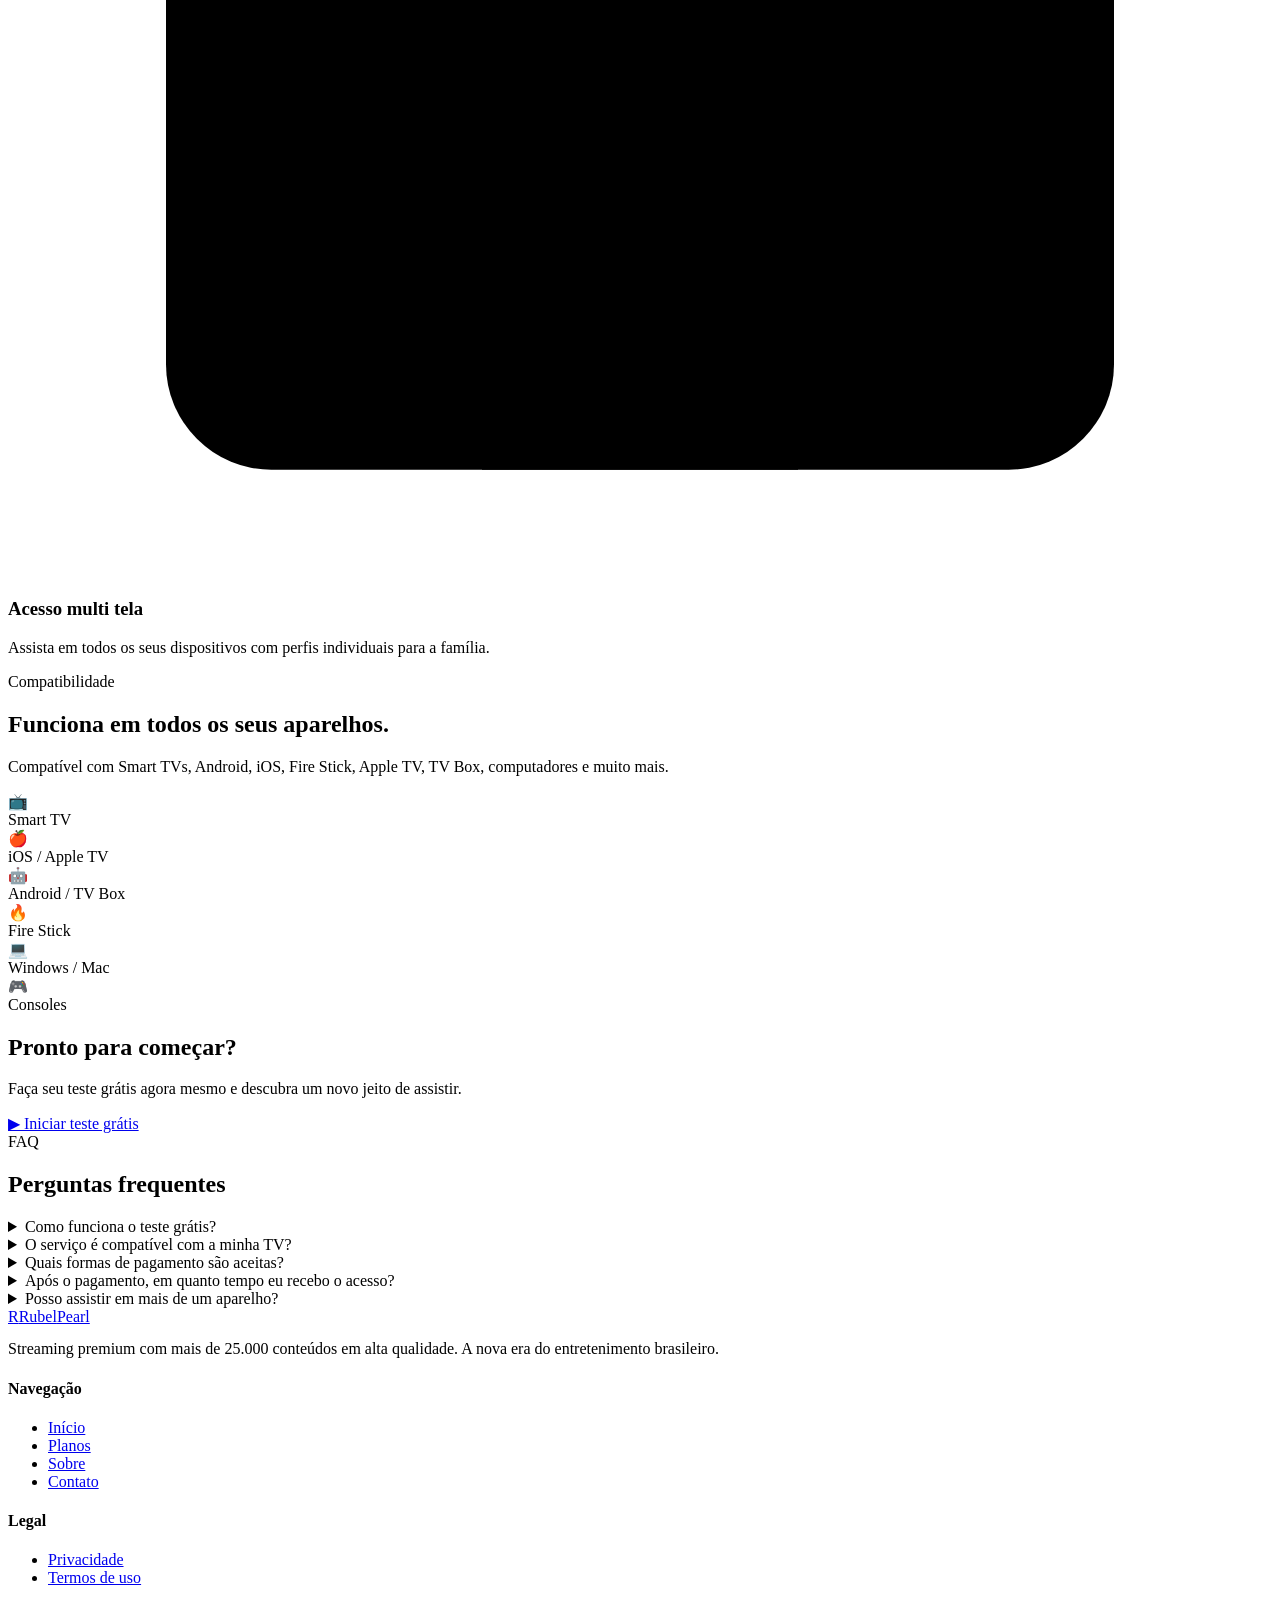
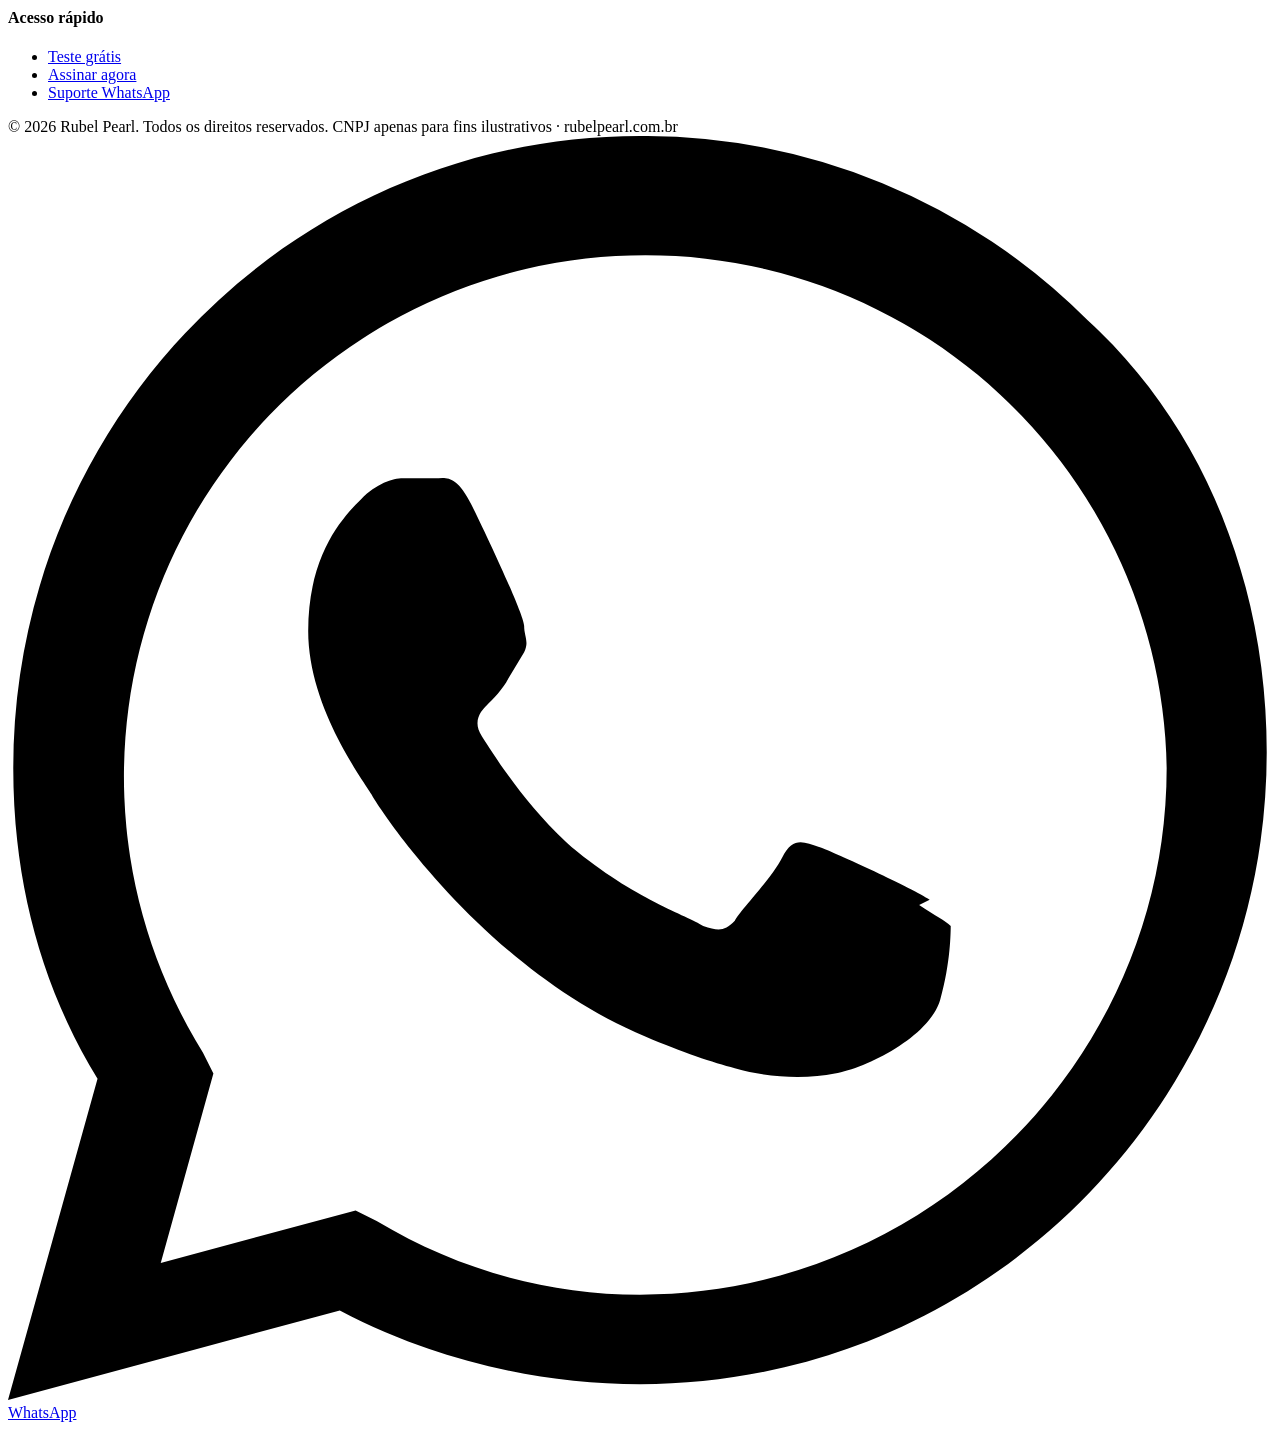
==== commit 95d5f4ba: "Add files via upload" ====
--- a/index.html
+++ b/index.html
@@ -3,356 +3,208 @@
 <head>
 <meta charset="UTF-8">
 <meta name="viewport" content="width=device-width, initial-scale=1, viewport-fit=cover">
-<meta name="theme-color" content="#000000">
-<title>Rubel Pearl — IPTV Premium do Brasil | +25.000 Canais, Filmes e Séries</title>
-<meta name="description" content="Rubel Pearl é a experiência IPTV mais sofisticada do Brasil. Mais de 25.000 conteúdos em 4K, suporte 24h e teste grátis de 24 horas com liberação imediata.">
-<meta name="keywords" content="iptv, iptv premium, teste iptv grátis, comprar iptv, lista iptv 2025, rubel pearl">
-<meta name="author" content="Rubel Pearl">
+<meta name="theme-color" content="#07070b">
+<title>Rubel Pearl — Streaming IPTV Premium | +25.000 Canais, Filmes e Séries em 4K</title>
+<meta name="description" content="Rubel Pearl é a plataforma de streaming IPTV premium do Brasil. Mais de 25.000 conteúdos em 4K, suporte 24h e liberação imediata. Assista quando e onde quiser.">
+<meta name="keywords" content="iptv, streaming, iptv premium, canais 4k, filmes, séries, rubel pearl">
 <meta name="robots" content="index, follow">
 <link rel="canonical" href="/">
-
-<!-- Open Graph -->
 <meta property="og:type" content="website">
-<meta property="og:title" content="Rubel Pearl — IPTV Premium do Brasil">
-<meta property="og:description" content="Mais de 25.000 conteúdos em canais, filmes e séries com qualidade 4K e suporte exclusivo.">
-<meta property="og:url" content="/">
-<meta property="og:site_name" content="Rubel Pearl">
+<meta property="og:title" content="Rubel Pearl — Streaming IPTV Premium">
+<meta property="og:description" content="+25.000 conteúdos em 4K. A nova era do streaming brasileiro.">
 <meta property="og:image" content="img/hero.jpg">
 <meta property="og:locale" content="pt_BR">
-
-<!-- Twitter -->
 <meta name="twitter:card" content="summary_large_image">
-<meta name="twitter:title" content="Rubel Pearl — IPTV Premium do Brasil">
-<meta name="twitter:description" content="A nova era do IPTV. Mais de 25.000 conteúdos com elegância e estabilidade premium.">
-<meta name="twitter:image" content="img/hero.jpg">
-
-<!-- Fonts -->
 <link rel="preconnect" href="https://fonts.googleapis.com">
 <link rel="preconnect" href="https://fonts.gstatic.com" crossorigin>
-<link href="https://fonts.googleapis.com/css2?family=Cormorant+Garamond:ital,wght@0,400;0,500;1,400&family=Inter:wght@300;400;500;600&display=swap" rel="stylesheet">
-
+<link href="https://fonts.googleapis.com/css2?family=Inter:wght@300;400;500;600;700;800;900&display=swap" rel="stylesheet">
 <link rel="stylesheet" href="css/style.css">
-
-<!-- JSON-LD Organization -->
 <script type="application/ld+json">
-{
-  "@context":"https://schema.org",
-  "@type":"Organization",
-  "name":"Rubel Pearl",
-  "url":"https://rubelpearl.com.br",
-  "logo":"https://rubelpearl.com.br/img/hero.jpg",
-  "description":"Serviço de IPTV Premium com mais de 25.000 conteúdos em canais, filmes e séries.",
-  "sameAs":["https://instagram.com/rubelpearl","https://t.me/rubelpearl"]
-}
-</script>
-<script type="application/ld+json">
-{
-  "@context":"https://schema.org",
-  "@type":"WebSite",
-  "name":"Rubel Pearl",
-  "url":"https://rubelpearl.com.br",
-  "inLanguage":"pt-BR"
-}
+{"@context":"https://schema.org","@type":"Organization","name":"Rubel Pearl","url":"https://rubelpearl.com.br","logo":"https://rubelpearl.com.br/img/hero.jpg","description":"Plataforma de streaming IPTV premium com +25.000 conteúdos."}
 </script>
 </head>
 <body>
 
-<!-- HEADER -->
 <header class="site-header" role="banner">
   <div class="container header-row">
-    <a href="index.html" class="logo" aria-label="Rubel Pearl - Página inicial">
-      <span class="logo-mark">R</span>
-      Rubel<span>Pearl</span>
-    </a>
+    <a href="index.html" class="logo"><span class="logo-mark">R</span>Rubel<span>Pearl</span></a>
     <nav class="nav" aria-label="Navegação principal">
       <ul>
         <li><a href="index.html" class="active">Início</a></li>
         <li><a href="planos.html">Planos</a></li>
         <li><a href="sobre.html">Sobre</a></li>
-        <li><a href="index.html#aplicativos">Aplicativos</a></li>
+        <li><a href="#aplicativos">Aplicativos</a></li>
         <li><a href="contato.html">Contato</a></li>
       </ul>
     </nav>
     <div class="header-tools">
-      <button class="icon-btn" aria-label="Buscar">
-        <svg viewBox="0 0 24 24"><circle cx="11" cy="11" r="7"/><path d="m20 20-3.5-3.5"/></svg>
-      </button>
-      <a class="icon-btn" href="contato.html" aria-label="Área do cliente">
-        <svg viewBox="0 0 24 24"><path d="M20 21v-2a4 4 0 0 0-4-4H8a4 4 0 0 0-4 4v2"/><circle cx="12" cy="7" r="4"/></svg>
-      </a>
-      <a class="icon-btn cart-badge" href="planos.html" aria-label="Carrinho">
-        <svg viewBox="0 0 24 24"><circle cx="9" cy="21" r="1"/><circle cx="20" cy="21" r="1"/><path d="M1 1h4l2.7 13.4a2 2 0 0 0 2 1.6h9.7a2 2 0 0 0 2-1.6L23 6H6"/></svg>
-      </a>
-      <button class="menu-toggle" aria-label="Abrir menu" aria-controls="mobile-nav"><span></span></button>
+      <a class="cta-header" href="https://iptvperfeito.net/menu" target="_blank" rel="nofollow noopener noreferrer">Teste grátis</a>
+      <button class="menu-toggle" aria-label="Abrir menu"><span></span></button>
     </div>
   </div>
 </header>
 
-<nav class="mobile-nav" id="mobile-nav" aria-label="Menu móvel">
+<nav class="mobile-nav">
   <ul>
     <li><a href="index.html">Início</a></li>
     <li><a href="planos.html">Planos</a></li>
-    <li><a href="sobre.html">Sobre a Marca</a></li>
-    <li><a href="index.html#aplicativos">Aplicativos</a></li>
+    <li><a href="sobre.html">Sobre</a></li>
+    <li><a href="#aplicativos">Aplicativos</a></li>
     <li><a href="contato.html">Contato</a></li>
+    <li><a href="https://iptvperfeito.net/menu" target="_blank" rel="nofollow noopener noreferrer">Teste Grátis</a></li>
   </ul>
 </nav>
 
 <main>
 
 <!-- HERO -->
-<section class="hero" aria-label="Apresentação Rubel Pearl">
-  <div class="hero-bg">
-    <img src="img/hero.jpg" alt="Sala de cinema sofisticada com tela 4K" width="1920" height="1080" fetchpriority="high">
-  </div>
-  <div class="container">
-    <div class="hero-inner">
-      <span class="eyebrow">A nova era do entretenimento</span>
-      <h1>O IPTV <em>Premium</em> do Brasil para quem exige excelência.</h1>
-      <p>Mais de 25.000 conteúdos em canais ao vivo, filmes e séries em alta definição e 4K. Estabilidade, sigilo e atendimento à altura da sua experiência.</p>
-      <div class="hero-cta">
-        <a href="planos.html" class="btn btn--gold">Conhecer planos</a>
-        <a href="contato.html" class="btn btn--ghost">Teste grátis 24h</a>
-      </div>
-    </div>
-  </div>
-  <div class="hero-meta">
-    <span>+25.000 Conteúdos</span>
-    <span>Qualidade 4K</span>
-    <span>Liberação imediata</span>
-    <span>Suporte 24/7</span>
+<section class="hero">
+  <div class="container">
+    <span class="hero-eyebrow"><span class="dot"></span> Servidores online · Liberação imediata</span>
+    <h1>Streaming premium <span class="grad">sem limites.</span><br>Tudo em um só lugar.</h1>
+    <p class="hero-sub">Mais de 25.000 canais, filmes e séries em qualidade 4K. Compatível com todos os dispositivos, com suporte humano 24h por dia.</p>
+    <div class="hero-cta">
+      <a href="https://iptvperfeito.net/menu" target="_blank" rel="nofollow noopener noreferrer" class="btn btn--primary">
+        ▶ Começar teste grátis
+      </a>
+      <a href="planos.html" class="btn btn--ghost">Ver planos</a>
+    </div>
+    <div class="hero-stats">
+      <div class="stat"><strong>25K+</strong><span>Conteúdos</span></div>
+      <div class="stat"><strong>4K</strong><span>Ultra HD</span></div>
+      <div class="stat"><strong>99.9%</strong><span>Estabilidade</span></div>
+      <div class="stat"><strong>24/7</strong><span>Suporte</span></div>
+    </div>
   </div>
 </section>
 
 <!-- CATEGORIAS -->
-<section class="section section--graphite" aria-labelledby="cat-title">
-  <div class="container">
-    <div class="section-head reveal">
-      <span class="eyebrow">Categorias</span>
-      <h2 id="cat-title">Tudo o que você gosta, em um só lugar.</h2>
-      <div class="divider"></div>
-      <p>Uma curadoria premium com canais ao vivo, cinema sob demanda, séries e acesso total em qualquer dispositivo.</p>
+<section class="section">
+  <div class="container">
+    <div class="section-head reveal">
+      <span class="section-eyebrow">Catálogo</span>
+      <h2 class="section-title">Tudo o que você ama, <span class="grad">em um clique.</span></h2>
+      <p class="section-sub">Filmes em estreia, séries completas, esportes ao vivo e milhares de canais nacionais e internacionais.</p>
     </div>
     <div class="cat-grid">
-      <a class="cat-card reveal" href="planos.html">
-        <img src="img/cat-canais.jpg" alt="Canais ao vivo em alta definição" width="800" height="1024" loading="lazy">
-        <div class="cat-card-body"><h3>Canais Ao Vivo</h3><span>Esportes, abertos e fechados</span></div>
-      </a>
-      <a class="cat-card reveal" href="planos.html">
-        <img src="img/cat-filmes.jpg" alt="Filmes sob demanda em 4K" width="800" height="1024" loading="lazy">
-        <div class="cat-card-body"><h3>Filmes 4K</h3><span>Lançamentos e clássicos</span></div>
-      </a>
-      <a class="cat-card reveal" href="planos.html">
-        <img src="img/cat-series.jpg" alt="Catálogo de séries premium" width="800" height="1024" loading="lazy">
-        <div class="cat-card-body"><h3>Séries Premium</h3><span>Temporadas completas</span></div>
-      </a>
-      <a class="cat-card reveal" href="planos.html">
-        <img src="img/cat-multidispositivos.jpg" alt="IPTV em múltiplos dispositivos" width="800" height="1024" loading="lazy">
-        <div class="cat-card-body"><h3>Multidispositivos</h3><span>TV, mobile, tablet, PC</span></div>
-      </a>
-    </div>
-  </div>
-</section>
-
-<!-- PLANOS DESTAQUE -->
-<section class="section" id="planos" aria-labelledby="plans-title">
-  <div class="container">
-    <div class="section-head reveal">
-      <span class="eyebrow">Planos &amp; Preços</span>
-      <h2 id="plans-title">Assinaturas elegantes, preços acessíveis.</h2>
-      <div class="divider"></div>
-      <p>Liberação imediata após o pagamento e suporte personalizado em todos os planos.</p>
-    </div>
-    <div class="plans-grid">
-      <article class="plan reveal">
-        <h3>Trimestral</h3>
-        <p class="plan-desc">3 meses de acesso completo</p>
-        <div class="plan-price"><small>A partir de</small><strong>R$ 24<sub style="font-size:1.2rem">,90</sub></strong><span>pagamento único</span></div>
-        <ul class="plan-features">
-          <li>Acesso a todos os canais</li>
-          <li>Filmes e séries on demand</li>
-          <li>Qualidade até Full HD</li>
-          <li>Suporte por chat</li>
-        </ul>
-        <a href="contato.html" class="btn btn--dark">Assinar</a>
-      </article>
-
-      <article class="plan plan--featured reveal">
-        <h3>Semestral</h3>
-        <p class="plan-desc">6 meses — mais econômico</p>
-        <div class="plan-price"><small>Oferta</small><strong>R$ 39<sub style="font-size:1.2rem">,90</sub></strong><span>pagamento único</span></div>
-        <ul class="plan-features">
-          <li>+25.000 conteúdos liberados</li>
-          <li>Qualidade Full HD e 4K</li>
-          <li>Compatível com todos os apps</li>
-          <li>Suporte prioritário</li>
-        </ul>
-        <a href="contato.html" class="btn btn--gold">Quero este plano</a>
-      </article>
-
-      <article class="plan reveal">
-        <h3>Anual</h3>
-        <p class="plan-desc">12 meses — máximo valor</p>
-        <div class="plan-price"><small>Premium</small><strong>R$ 69<sub style="font-size:1.2rem">,90</sub></strong><span>pagamento único</span></div>
-        <ul class="plan-features">
-          <li>Tudo do plano Semestral</li>
-          <li>Servidor dedicado VIP</li>
-          <li>EPG completo</li>
-          <li>Suporte 24/7 prioritário</li>
-        </ul>
-        <a href="contato.html" class="btn btn--dark">Assinar</a>
-      </article>
-
-      <article class="plan reveal">
-        <h3>Revenda</h3>
-        <p class="plan-desc">Para empreendedores</p>
-        <div class="plan-price"><small>Consulte</small><strong>Sob<br>consulta</strong><span>painel próprio incluso</span></div>
-        <ul class="plan-features">
-          <li>Painel de revendedor</li>
-          <li>Créditos flexíveis</li>
-          <li>Suporte técnico dedicado</li>
-          <li>Treinamento inicial</li>
-        </ul>
-        <a href="contato.html" class="btn btn--dark">Quero revender</a>
-      </article>
-    </div>
-  </div>
-</section>
-
-<!-- SOBRE -->
-<section class="section section--dark" aria-labelledby="about-title">
-  <div class="container split">
-    <div class="split-img reveal">
-      <img src="img/cat-filmes.jpg" alt="Experiência cinematográfica Rubel Pearl" width="800" height="1000" loading="lazy">
-    </div>
-    <div class="split-body reveal">
-      <span class="eyebrow">A Marca</span>
-      <h2 id="about-title">Rubel Pearl — entretenimento sob medida, sem concessões.</h2>
-      <p>Nascemos para redefinir o padrão do IPTV no Brasil. Unimos infraestrutura de ponta, servidores dedicados e uma curadoria refinada de conteúdos para oferecer uma experiência fluida, segura e verdadeiramente premium.</p>
-      <p>Nossa missão é tratar cada cliente como único: sigilo absoluto, criptografia em todos os dados e atendimento atencioso, 24 horas por dia.</p>
-      <a href="sobre.html" class="btn btn--ghost">Nossa história</a>
-    </div>
-  </div>
-</section>
-
-<!-- DIFERENCIAIS -->
-<section class="section" aria-labelledby="feats-title">
-  <div class="container">
-    <div class="section-head reveal">
-      <span class="eyebrow">Diferenciais</span>
-      <h2 id="feats-title">Por que escolher Rubel Pearl.</h2>
-      <div class="divider"></div>
-    </div>
-  </div>
-  <div class="container">
-    <div class="features reveal">
-      <div class="feature">
-        <div class="feature-icon"><svg viewBox="0 0 24 24"><path d="M12 2 4 6v6c0 5 3.5 9.5 8 10 4.5-.5 8-5 8-10V6l-8-4z"/></svg></div>
-        <h3>Qualidade Premium</h3>
-        <p>Servidores dedicados, transmissão estável e qualidade 4K para todos os planos.</p>
-      </div>
-      <div class="feature">
-        <div class="feature-icon"><svg viewBox="0 0 24 24"><rect x="3" y="11" width="18" height="11" rx="2"/><path d="M7 11V7a5 5 0 0 1 10 0v4"/></svg></div>
-        <h3>Entrega Segura</h3>
-        <p>Dados criptografados e sigilo absoluto. Sua privacidade é nosso compromisso.</p>
-      </div>
-      <div class="feature">
-        <div class="feature-icon"><svg viewBox="0 0 24 24"><path d="M21 15a2 2 0 0 1-2 2H7l-4 4V5a2 2 0 0 1 2-2h14a2 2 0 0 1 2 2z"/></svg></div>
-        <h3>Atendimento Exclusivo</h3>
-        <p>Equipe especializada 24h/dia, 7 dias por semana, para o que você precisar.</p>
-      </div>
-      <div class="feature">
-        <div class="feature-icon"><svg viewBox="0 0 24 24"><polyline points="20 6 9 17 4 12"/></svg></div>
-        <h3>Garantia &amp; Confiança</h3>
-        <p>Teste gratuito de 24 horas para você comprovar nossa excelência antes de assinar.</p>
-      </div>
-    </div>
-  </div>
-</section>
-
-<!-- APLICATIVOS -->
-<section class="section section--graphite" id="aplicativos" aria-labelledby="apps-title">
-  <div class="container">
-    <div class="section-head reveal">
-      <span class="eyebrow">Compatibilidade</span>
-      <h2 id="apps-title">Funciona com os melhores aplicativos do mercado.</h2>
-      <div class="divider"></div>
-      <p>Acesse de qualquer dispositivo. Enviamos gratuitamente as instruções de configuração de cada aplicativo.</p>
-    </div>
-    <div class="apps reveal">
-      <div class="app-pill">IPTV Smarters Pro</div>
-      <div class="app-pill">XCIPTV Player</div>
-      <div class="app-pill">VLC Media Player</div>
-      <div class="app-pill">Kodi</div>
-      <div class="app-pill">GSE Smart IPTV</div>
-      <div class="app-pill">Perfect Player</div>
-      <div class="app-pill">Smart IPTV</div>
-      <div class="app-pill">OTT Navigator</div>
-      <div class="app-pill">IPTV Extreme</div>
-      <div class="app-pill">SSIPTV</div>
-    </div>
-  </div>
-</section>
-
-<!-- DEPOIMENTOS -->
-<section class="section" aria-labelledby="testi-title">
-  <div class="container">
-    <div class="section-head reveal">
-      <span class="eyebrow">Depoimentos</span>
-      <h2 id="testi-title">A experiência de quem já é Rubel Pearl.</h2>
-      <div class="divider"></div>
-    </div>
-    <div class="testi-grid">
-      <article class="testi reveal">
-        <div class="testi-stars">★★★★★</div>
-        <p>Imagem impecável, zero travamentos e o suporte respondeu em minutos. Trocaria por nada.</p>
-        <div class="testi-author"><div class="testi-avatar">LM</div><div><strong>Lucas Mendes</strong><span>São Paulo, SP</span></div></div>
-      </article>
-      <article class="testi reveal">
-        <div class="testi-stars">★★★★★</div>
-        <p>Assino há mais de um ano. Estabilidade absurda mesmo nos jogos ao vivo. Recomendo sem pensar.</p>
-        <div class="testi-author"><div class="testi-avatar">RA</div><div><strong>Renata Alves</strong><span>Belo Horizonte, MG</span></div></div>
-      </article>
-      <article class="testi reveal">
-        <div class="testi-stars">★★★★★</div>
-        <p>Catálogo gigantesco e tudo organizado. Liberação foi imediata após o pagamento.</p>
-        <div class="testi-author"><div class="testi-avatar">JP</div><div><strong>João Pedro</strong><span>Curitiba, PR</span></div></div>
-      </article>
-    </div>
-  </div>
-</section>
-
-<!-- NEWSLETTER -->
-<section class="newsletter" aria-labelledby="news-title">
-  <div class="container">
-    <span class="eyebrow">Newsletter</span>
-    <h2 id="news-title">Receba ofertas exclusivas Rubel Pearl.</h2>
-    <p>Cadastre seu e-mail e seja o primeiro a saber sobre novos canais, lançamentos e condições especiais.</p>
-    <form class="newsletter-form" data-demo>
-      <label for="news-email" class="sr-only">E-mail</label>
-      <input id="news-email" type="email" placeholder="Seu melhor e-mail" required>
-      <button type="submit" class="btn btn--gold">Cadastrar</button>
-    </form>
-    <p class="form-note">Sem spam. Cancele quando quiser.</p>
+      <a href="https://iptvperfeito.net/menu" target="_blank" rel="nofollow noopener noreferrer" class="cat-card reveal">
+        <img src="img/cat-canais.jpg" alt="Canais ao vivo">
+        <div class="cat-card-body"><span class="num">+5.000 canais</span><h3>Canais ao vivo</h3><p>Esportes, notícias, infantil e abertos</p></div>
+      </a>
+      <a href="https://iptvperfeito.net/menu" target="_blank" rel="nofollow noopener noreferrer" class="cat-card reveal">
+        <img src="img/cat-filmes.jpg" alt="Filmes">
+        <div class="cat-card-body"><span class="num">+15.000 filmes</span><h3>Filmes em 4K</h3><p>Lançamentos e clássicos legendados e dublados</p></div>
+      </a>
+      <a href="https://iptvperfeito.net/menu" target="_blank" rel="nofollow noopener noreferrer" class="cat-card reveal">
+        <img src="img/cat-series.jpg" alt="Séries">
+        <div class="cat-card-body"><span class="num">+5.000 séries</span><h3>Séries completas</h3><p>Temporadas integrais com episódios em alta qualidade</p></div>
+      </a>
+      <a href="https://iptvperfeito.net/menu" target="_blank" rel="nofollow noopener noreferrer" class="cat-card reveal">
+        <img src="img/cat-multidispositivos.jpg" alt="Multi dispositivos">
+        <div class="cat-card-body"><span class="num">Todos os apps</span><h3>Multi dispositivos</h3><p>Smart TV, celular, tablet, PC e TV Box</p></div>
+      </a>
+    </div>
+  </div>
+</section>
+
+<!-- FEATURES -->
+<section class="section section--alt">
+  <div class="container">
+    <div class="section-head reveal">
+      <span class="section-eyebrow">Por que Rubel Pearl</span>
+      <h2 class="section-title">A experiência de streaming <span class="grad">mais sofisticada do Brasil.</span></h2>
+    </div>
+    <div class="features">
+      <div class="feature reveal">
+        <div class="feature-ico"><svg viewBox="0 0 24 24"><path d="M13 2 3 14h9l-1 8 10-12h-9z"/></svg></div>
+        <h3>Liberação imediata</h3>
+        <p>Após confirmação do pagamento seu acesso é liberado em segundos, sem burocracia.</p>
+      </div>
+      <div class="feature reveal">
+        <div class="feature-ico"><svg viewBox="0 0 24 24"><rect x="2" y="4" width="20" height="14" rx="2"/><path d="M8 21h8M12 18v3"/></svg></div>
+        <h3>Qualidade 4K Ultra HD</h3>
+        <p>Servidores otimizados com transmissão estável em 4K, FHD e HD sem travamentos.</p>
+      </div>
+      <div class="feature reveal">
+        <div class="feature-ico"><svg viewBox="0 0 24 24"><path d="M21 11.5a8.38 8.38 0 0 1-9 8.5 8.5 8.5 0 0 1-7-3.6L3 21l4.6-1.2A8.5 8.5 0 1 1 21 11.5z"/></svg></div>
+        <h3>Suporte humano 24/7</h3>
+        <p>Atendimento exclusivo via WhatsApp, todos os dias, com técnicos especializados.</p>
+      </div>
+      <div class="feature reveal">
+        <div class="feature-ico"><svg viewBox="0 0 24 24"><path d="M12 2 4 5v6c0 5 3.4 9.4 8 11 4.6-1.6 8-6 8-11V5z"/></svg></div>
+        <h3>Pagamento seguro</h3>
+        <p>Pague via Pix, cartão ou boleto com proteção total dos seus dados.</p>
+      </div>
+      <div class="feature reveal">
+        <div class="feature-ico"><svg viewBox="0 0 24 24"><circle cx="12" cy="12" r="10"/><path d="M12 6v6l4 2"/></svg></div>
+        <h3>EPG completo</h3>
+        <p>Guia de programação atualizado com lembretes e informações de cada conteúdo.</p>
+      </div>
+      <div class="feature reveal">
+        <div class="feature-ico"><svg viewBox="0 0 24 24"><path d="M3 9l9-7 9 7v11a2 2 0 0 1-2 2H5a2 2 0 0 1-2-2z"/><path d="M9 22V12h6v10"/></svg></div>
+        <h3>Acesso multi tela</h3>
+        <p>Assista em todos os seus dispositivos com perfis individuais para a família.</p>
+      </div>
+    </div>
+  </div>
+</section>
+
+<!-- APPS -->
+<section class="section" id="aplicativos">
+  <div class="container">
+    <div class="section-head reveal">
+      <span class="section-eyebrow">Compatibilidade</span>
+      <h2 class="section-title">Funciona em <span class="grad">todos os seus aparelhos.</span></h2>
+      <p class="section-sub">Compatível com Smart TVs, Android, iOS, Fire Stick, Apple TV, TV Box, computadores e muito mais.</p>
+    </div>
+    <div class="apps-grid">
+      <div class="app-pill reveal"><div class="ico">📺</div><span>Smart TV</span></div>
+      <div class="app-pill reveal"><div class="ico">🍎</div><span>iOS / Apple TV</span></div>
+      <div class="app-pill reveal"><div class="ico">🤖</div><span>Android / TV Box</span></div>
+      <div class="app-pill reveal"><div class="ico">🔥</div><span>Fire Stick</span></div>
+      <div class="app-pill reveal"><div class="ico">💻</div><span>Windows / Mac</span></div>
+      <div class="app-pill reveal"><div class="ico">🎮</div><span>Consoles</span></div>
+    </div>
+  </div>
+</section>
+
+<!-- CTA -->
+<section class="cta-strip">
+  <div class="container">
+    <h2>Pronto para começar?</h2>
+    <p>Faça seu teste grátis agora mesmo e descubra um novo jeito de assistir.</p>
+    <a href="https://iptvperfeito.net/menu" target="_blank" rel="nofollow noopener noreferrer" class="btn btn--dark">▶ Iniciar teste grátis</a>
+  </div>
+</section>
+
+<!-- FAQ -->
+<section class="section section--alt">
+  <div class="container">
+    <div class="section-head reveal">
+      <span class="section-eyebrow">FAQ</span>
+      <h2 class="section-title">Perguntas frequentes</h2>
+    </div>
+    <div class="faq">
+      <details><summary>Como funciona o teste grátis?</summary><p>Você recebe acesso completo à plataforma por algumas horas para testar todos os conteúdos antes de assinar.</p></details>
+      <details><summary>O serviço é compatível com a minha TV?</summary><p>Sim. Rubel Pearl funciona em Smart TVs (Samsung, LG, TCL, Roku), Fire Stick, Apple TV, TV Box, celulares Android/iOS e computadores.</p></details>
+      <details><summary>Quais formas de pagamento são aceitas?</summary><p>Aceitamos Pix (liberação instantânea), cartão de crédito e boleto bancário.</p></details>
+      <details><summary>Após o pagamento, em quanto tempo eu recebo o acesso?</summary><p>O acesso é liberado em segundos após a confirmação do pagamento via Pix ou cartão.</p></details>
+      <details><summary>Posso assistir em mais de um aparelho?</summary><p>Sim, oferecemos planos com múltiplas conexões simultâneas para toda a família.</p></details>
+    </div>
   </div>
 </section>
 
 </main>
 
 <!-- FOOTER -->
-<footer class="site-footer" role="contentinfo">
+<footer class="site-footer">
   <div class="container">
     <div class="footer-grid">
-      <div class="footer-brand">
-        <a href="index.html" class="logo"><span class="logo-mark">R</span> Rubel<span>Pearl</span></a>
-        <p>A nova referência em IPTV Premium no Brasil. Mais de 25.000 conteúdos com qualidade, sigilo e atendimento de excelência.</p>
-        <div class="social">
-          <a href="#" aria-label="Instagram"><svg viewBox="0 0 24 24"><path d="M12 2.2c3.2 0 3.6 0 4.8.1 1.2.1 1.8.3 2.2.4.6.2 1 .5 1.4.9.4.4.7.8.9 1.4.2.4.4 1 .4 2.2.1 1.2.1 1.6.1 4.8s0 3.6-.1 4.8c-.1 1.2-.3 1.8-.4 2.2-.2.6-.5 1-.9 1.4-.4.4-.8.7-1.4.9-.4.2-1 .4-2.2.4-1.2.1-1.6.1-4.8.1s-3.6 0-4.8-.1c-1.2-.1-1.8-.3-2.2-.4-.6-.2-1-.5-1.4-.9-.4-.4-.7-.8-.9-1.4-.2-.4-.4-1-.4-2.2C2.2 15.6 2.2 15.2 2.2 12s0-3.6.1-4.8c.1-1.2.3-1.8.4-2.2.2-.6.5-1 .9-1.4.4-.4.8-.7 1.4-.9.4-.2 1-.4 2.2-.4C8.4 2.2 8.8 2.2 12 2.2zm0 1.8c-3.1 0-3.5 0-4.7.1-1.1.1-1.7.2-2.1.4-.5.2-.9.4-1.3.8-.4.4-.6.8-.8 1.3-.2.4-.3 1-.4 2.1-.1 1.2-.1 1.6-.1 4.7s0 3.5.1 4.7c.1 1.1.2 1.7.4 2.1.2.5.4.9.8 1.3.4.4.8.6 1.3.8.4.2 1 .3 2.1.4 1.2.1 1.6.1 4.7.1s3.5 0 4.7-.1c1.1-.1 1.7-.2 2.1-.4.5-.2.9-.4 1.3-.8.4-.4.6-.8.8-1.3.2-.4.3-1 .4-2.1.1-1.2.1-1.6.1-4.7s0-3.5-.1-4.7c-.1-1.1-.2-1.7-.4-2.1-.2-.5-.4-.9-.8-1.3-.4-.4-.8-.6-1.3-.8-.4-.2-1-.3-2.1-.4-1.2-.1-1.6-.1-4.7-.1zm0 3.1a4.9 4.9 0 1 1 0 9.8 4.9 4.9 0 0 1 0-9.8zm0 1.8a3.1 3.1 0 1 0 0 6.2 3.1 3.1 0 0 0 0-6.2zm5.1-2a1.1 1.1 0 1 1 0 2.2 1.1 1.1 0 0 1 0-2.2z"/></svg></a>
-          <a href="#" aria-label="Telegram"><svg viewBox="0 0 24 24"><path d="M22 2 11 13M22 2l-7 20-4-9-9-4 20-7z" fill="none" stroke="currentColor" stroke-width="1.6"/></svg></a>
-          <a href="#" aria-label="WhatsApp"><svg viewBox="0 0 24 24"><path d="M20 12a8 8 0 1 1-3.5-6.6L20 4l-1.4 3.5A8 8 0 0 1 20 12zM8 9c0 4 3 7 7 7l1-2-3-1-1 1c-1-.5-2-1.5-2.5-2.5l1-1-1-3L8 9z" fill="none" stroke="currentColor" stroke-width="1.4"/></svg></a>
-        </div>
-      </div>
-      <div class="footer-col">
+      <div>
+        <a href="index.html" class="logo" style="margin-bottom:16px"><span class="logo-mark">R</span>Rubel<span>Pearl</span></a>
+        <p style="margin-top:14px">Streaming premium com mais de 25.000 conteúdos em alta qualidade. A nova era do entretenimento brasileiro.</p>
+      </div>
+      <div>
         <h4>Navegação</h4>
         <ul>
           <li><a href="index.html">Início</a></li>
@@ -361,41 +213,35 @@
           <li><a href="contato.html">Contato</a></li>
         </ul>
       </div>
-      <div class="footer-col">
-        <h4>Suporte</h4>
+      <div>
+        <h4>Legal</h4>
         <ul>
-          <li><a href="contato.html">Atendimento 24h</a></li>
-          <li><a href="contato.html">Teste grátis</a></li>
-          <li><a href="contato.html">Informar pagamento</a></li>
-          <li><a href="planos.html">Revenda</a></li>
+          <li><a href="politica-privacidade.html">Privacidade</a></li>
+          <li><a href="termos.html">Termos de uso</a></li>
         </ul>
       </div>
-      <div class="footer-col">
-        <h4>Institucional</h4>
+      <div>
+        <h4>Acesso rápido</h4>
         <ul>
-          <li><a href="politica-privacidade.html">Política de Privacidade</a></li>
-          <li><a href="termos.html">Termos de Uso</a></li>
-          <li><a href="contato.html">Fale conosco</a></li>
+          <li><a href="https://iptvperfeito.net/menu" target="_blank" rel="nofollow noopener noreferrer">Teste grátis</a></li>
+          <li><a href="https://iptvperfeito.net/menu" target="_blank" rel="nofollow noopener noreferrer">Assinar agora</a></li>
+          <li><a href="https://iptvperfeito.net/menu" target="_blank" rel="nofollow noopener noreferrer">Suporte WhatsApp</a></li>
         </ul>
       </div>
     </div>
-
-
-        <a href="https://api.whatsapp.com/send/?phone=5518981883201" target="_blank" rel="noopener noreferrer" class="whatsapp-btn" aria-label="Contato via WhatsApp">
-        <svg xmlns="https://www.w3.org/2000/svg" viewBox="0 0 24 24">
-            <path d="M17.472 14.382c-.297-.149-1.758-.867-2.03-.967-.273-.099-.471-.148-.67.15-.197.297-.767.966-.94 1.164-.173.199-.347.223-.644.075-.297-.15-1.255-.463-2.39-1.475-.883-.788-1.48-1.761-1.653-2.059-.173-.297-.018-.458.13-.606.134-.133.298-.347.446-.52.149-.174.198-.298.298-.497.099-.198.05-.371-.025-.52-.075-.149-.669-1.612-.916-2.207-.242-.579-.487-.5-.669-.51-.173-.008-.371-.01-.57-.01-.198 0-.52.074-.792.372-.272.297-1.04 1.016-1.04 2.479 0 1.462 1.065 2.875 1.213 3.074.149.198 2.096 3.2 5.077 4.487.709.306 1.262.489 1.694.625.712.227 1.36.195 1.871.118.571-.085 1.758-.719 2.006-1.413.248-.694.248-1.289.173-1.413-.074-.124-.272-.198-.57-.347m-5.421 7.403h-.004a9.87 9.87 0 01-5.031-1.378l-.361-.214-3.741.982.998-3.648-.235-.374a9.86 9.86 0 01-1.51-5.26c.001-5.45 4.436-9.884 9.888-9.884 2.64 0 5.122 1.03 6.988 2.898a9.825 9.825 0 012.893 6.994c-.003 5.45-4.437 9.884-9.885 9.884m8.413-18.297A11.815 11.815 0 0012.05 0C5.495 0 .16 5.335.157 11.892c0 2.096.547 4.142 1.588 5.945L.057 24l6.305-1.654a11.882 11.882 0 005.683 1.448h.005c6.554 0 11.89-5.335 11.893-11.893a11.821 11.821 0 00-3.48-8.413z"/>
-        </svg>
-    </a>
-    
     <div class="footer-bottom">
-      <span>© <span id="year">2026</span> Rubel Pearl. Todos os direitos reservados.</span>
-      <span>CNPJ 00.000.000/0001-00 — rubelpearl.com.br</span>
+      <span>© 2026 Rubel Pearl. Todos os direitos reservados.</span>
+      <span>CNPJ apenas para fins ilustrativos · rubelpearl.com.br</span>
     </div>
   </div>
 </footer>
 
-  
-
-<script src="js/main.js" defer></script>
+<!-- WHATSAPP FLOAT -->
+<a href="https://iptvperfeito.net/menu" target="_blank" rel="nofollow noopener noreferrer" class="whatsapp-float" aria-label="Fale no WhatsApp">
+  <svg viewBox="0 0 24 24"><path d="M20.5 3.5A11.9 11.9 0 0 0 12 0C5.4 0 .1 5.4.1 12c0 2.1.5 4.1 1.6 5.9L0 24l6.3-1.7c1.7.9 3.7 1.4 5.7 1.4 6.6 0 11.9-5.4 11.9-12 0-3.2-1.2-6.2-3.4-8.2zM12 22c-1.8 0-3.5-.5-5-1.4l-.4-.2-3.7 1 1-3.6-.2-.4A9.9 9.9 0 1 1 22 12c0 5.5-4.5 10-10 10zm5.5-7.5c-.3-.2-1.8-.9-2.1-1-.3-.1-.5-.2-.7.2s-.8 1-.9 1.2c-.2.2-.3.2-.6.1-.3-.2-1.3-.5-2.5-1.5-.9-.8-1.5-1.8-1.7-2.1-.2-.3 0-.5.1-.6.1-.1.3-.3.4-.5l.3-.5c.1-.2 0-.3 0-.5s-.7-1.7-1-2.3c-.3-.6-.5-.5-.7-.5h-.6c-.2 0-.5.1-.8.4-.3.3-1 1-1 2.5 0 1.5 1.1 2.9 1.2 3.1.1.2 2.1 3.3 5.2 4.6.7.3 1.3.5 1.7.6.7.2 1.4.2 1.9.1.6-.1 1.8-.7 2-1.4.2-.7.2-1.3.2-1.4-.1-.1-.3-.2-.6-.4z"/></svg>
+  <span class="label">WhatsApp</span>
+</a>
+
+<script src="js/main.js"></script>
 </body>
 </html>
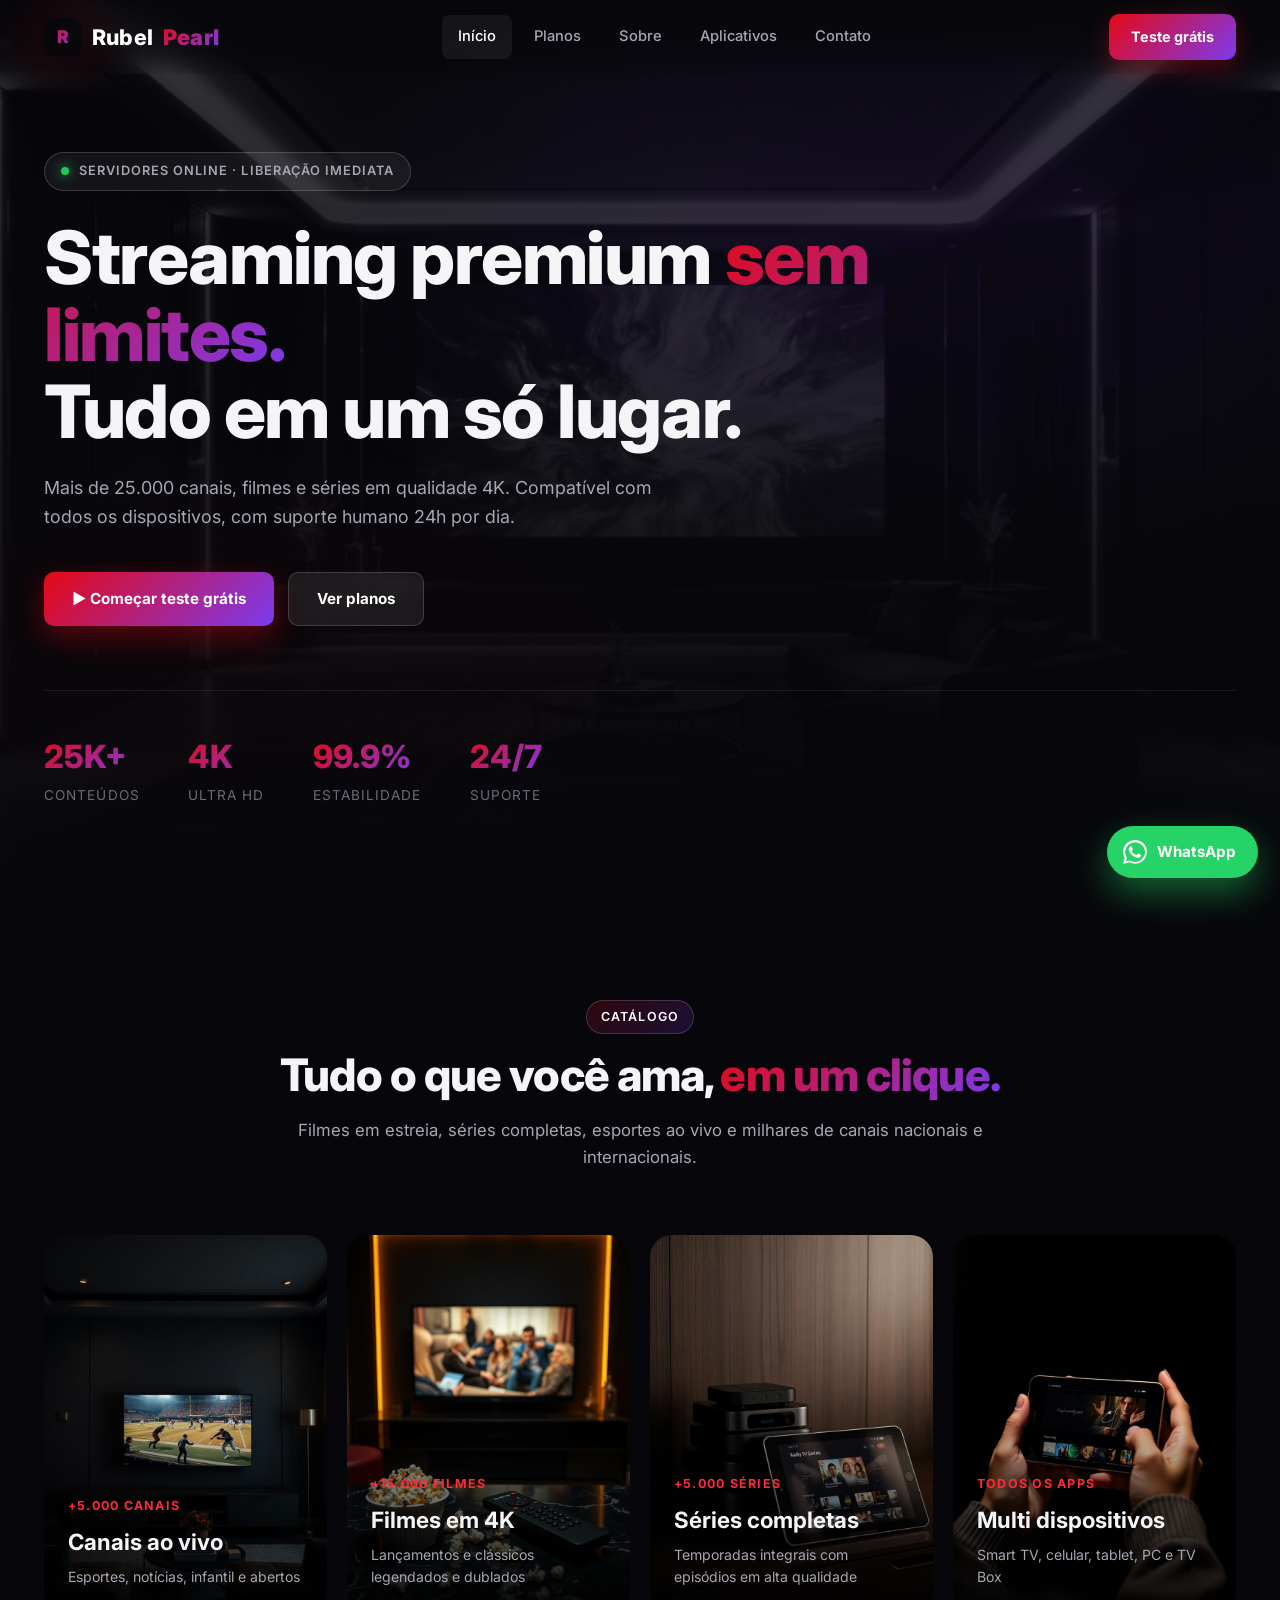
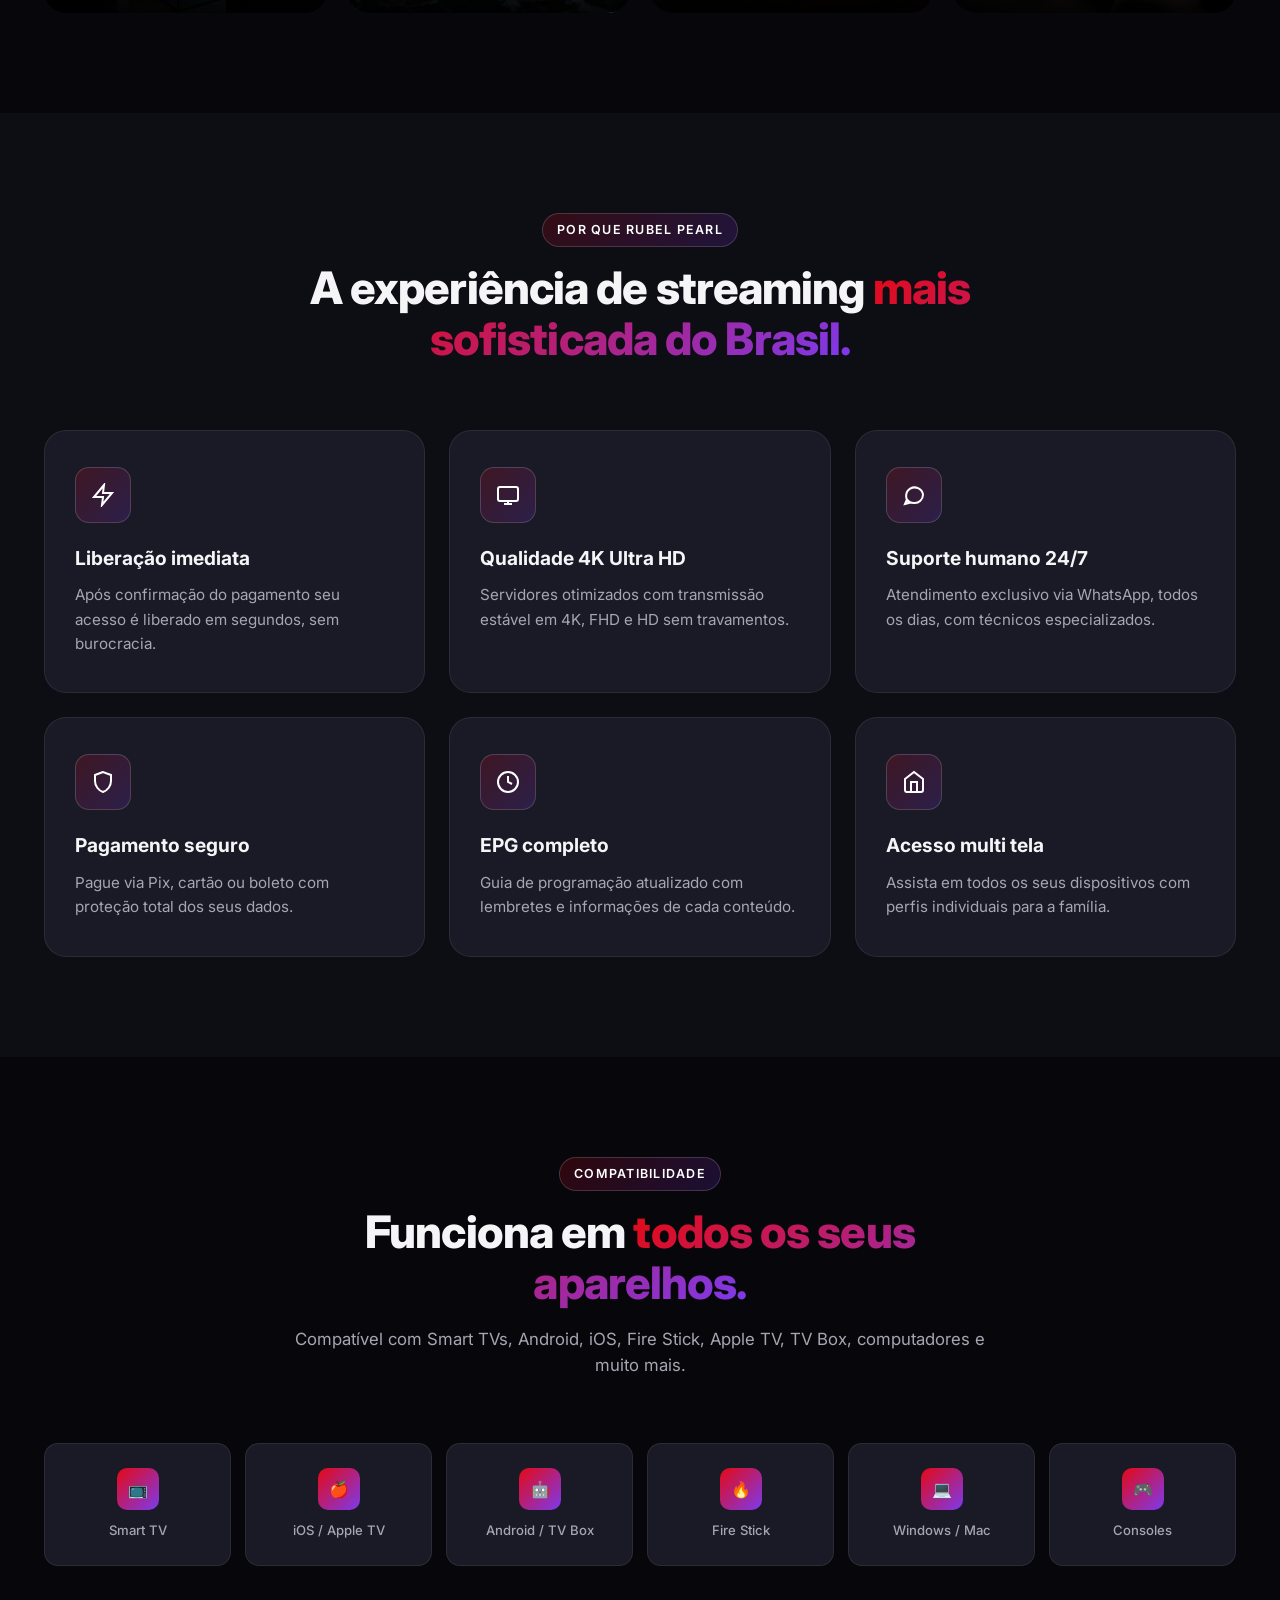
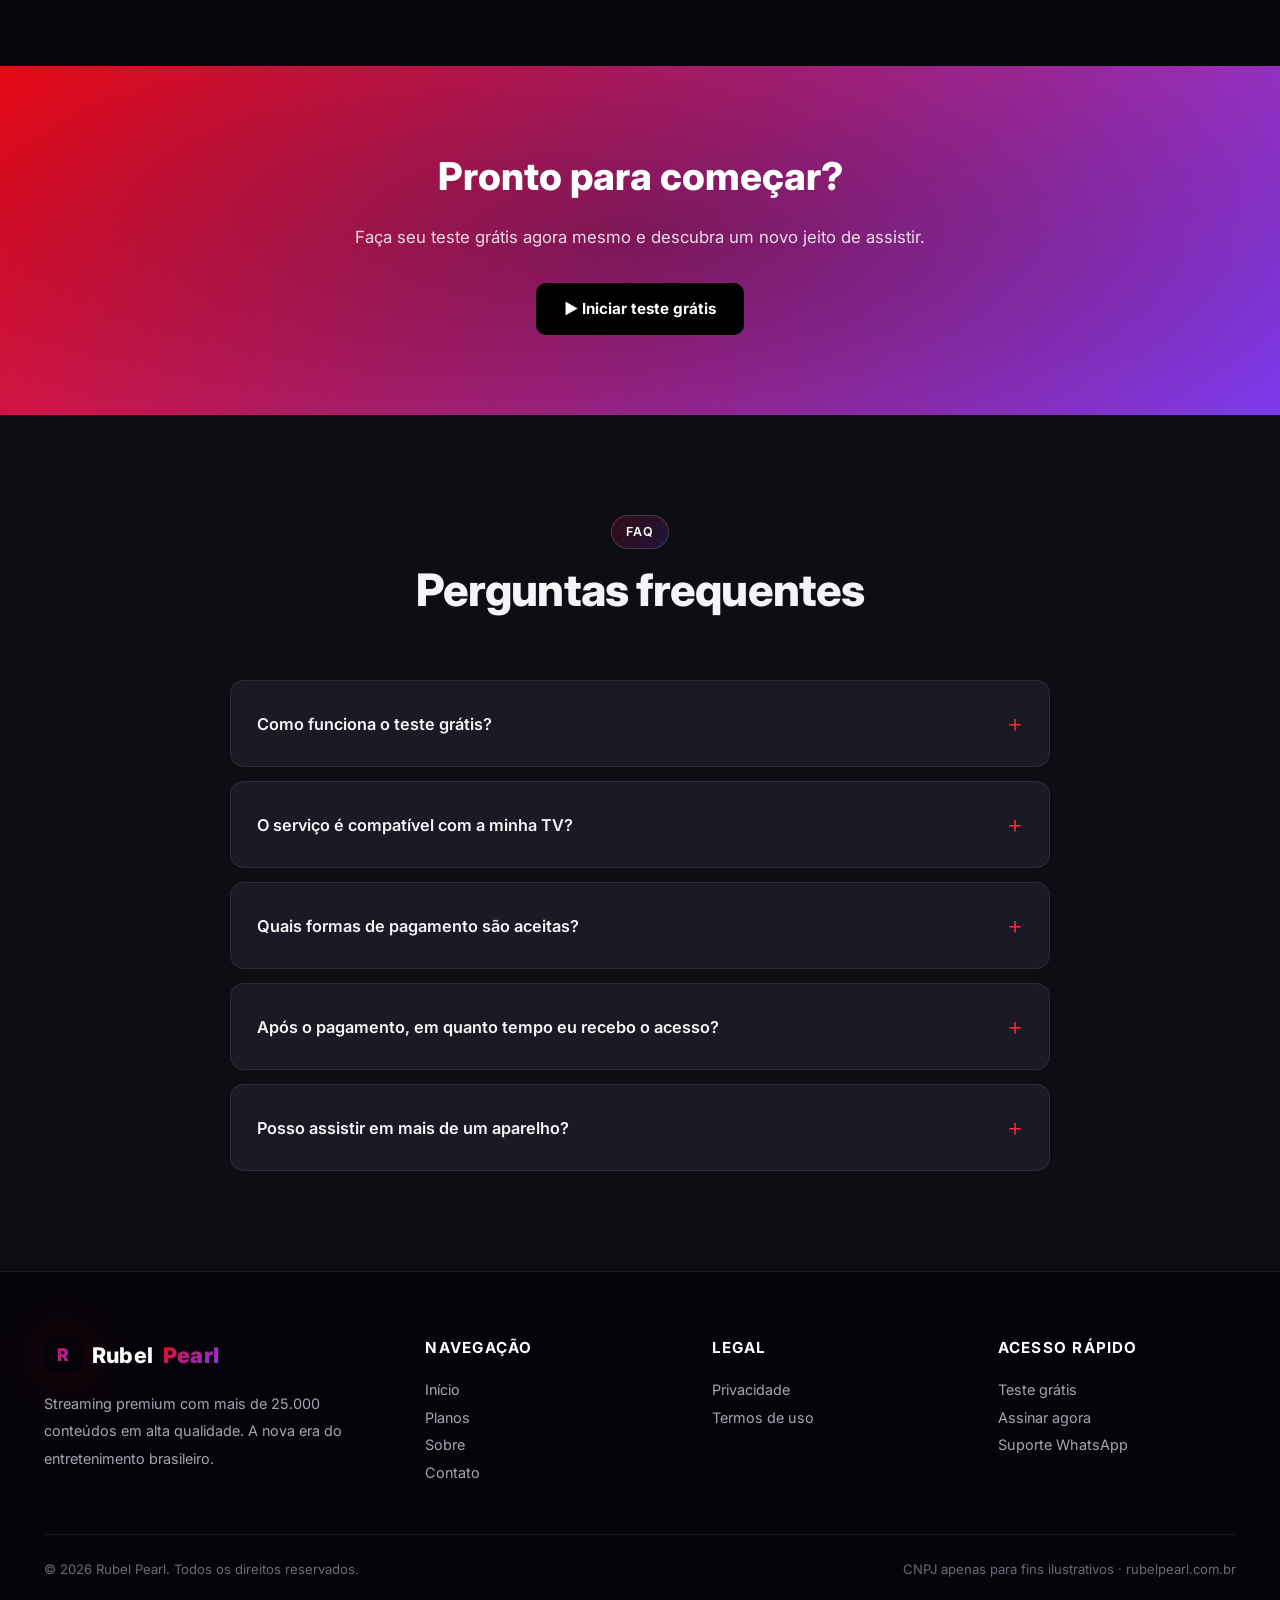
==== commit aebb85d1: "Update index.html" ====
--- a/index.html
+++ b/index.html
@@ -4,7 +4,7 @@
 <meta charset="UTF-8">
 <meta name="viewport" content="width=device-width, initial-scale=1, viewport-fit=cover">
 <meta name="theme-color" content="#07070b">
-<title>Rubel Pearl — Streaming IPTV Premium | +25.000 Canais, Filmes e Séries em 4K</title>
+<title>Teste IPTV Grátis por 24 horas | +25.000 Canais, Filmes e Séries em 4K | Rubel Pearl</title>
 <meta name="description" content="Rubel Pearl é a plataforma de streaming IPTV premium do Brasil. Mais de 25.000 conteúdos em 4K, suporte 24h e liberação imediata. Assista quando e onde quiser.">
 <meta name="keywords" content="iptv, streaming, iptv premium, canais 4k, filmes, séries, rubel pearl">
 <meta name="robots" content="index, follow">
--- a/css/style.css
+++ b/css/style.css
@@ -0,0 +1,370 @@
+/* =========================================================
+   RUBEL PEARL — Streaming Premium UI
+   HTML5 + CSS3 puro
+   ========================================================= */
+*,*::before,*::after{box-sizing:border-box;margin:0;padding:0}
+html{scroll-behavior:smooth;-webkit-text-size-adjust:100%}
+img,svg,video{display:block;max-width:100%;height:auto}
+a{color:inherit;text-decoration:none}
+button{font:inherit;cursor:pointer;border:0;background:none;color:inherit}
+ul{list-style:none}
+
+:root{
+  --bg:#07070b;
+  --bg-2:#0d0d14;
+  --bg-3:#14141d;
+  --surface:#1a1a26;
+  --surface-2:#22222f;
+  --line:rgba(255,255,255,.08);
+  --line-strong:rgba(255,255,255,.16);
+  --text:#f5f5f7;
+  --text-dim:#a6a6b3;
+  --text-mute:#6b6b78;
+  --brand:#e50914;
+  --brand-2:#ff2a39;
+  --accent:#7c3aed;
+  --accent-2:#22d3ee;
+  --gradient:linear-gradient(135deg,#e50914 0%,#7c3aed 100%);
+  --gradient-soft:linear-gradient(135deg,rgba(229,9,20,.18),rgba(124,58,237,.18));
+  --glow:0 0 60px rgba(229,9,20,.35);
+  --radius:14px;
+  --radius-lg:22px;
+  --ff-display:"Inter","Helvetica Neue",Arial,sans-serif;
+  --ff-body:"Inter","Helvetica Neue",Arial,sans-serif;
+  --ease:cubic-bezier(.22,.61,.36,1);
+  --container:1240px;
+}
+
+html,body{background:var(--bg);color:var(--text);font-family:var(--ff-body);font-size:16px;line-height:1.6;-webkit-font-smoothing:antialiased}
+body{overflow-x:hidden}
+.container{width:100%;max-width:var(--container);margin:0 auto;padding:0 24px}
+
+::selection{background:var(--brand);color:#fff}
+
+/* =================== HEADER =================== */
+.site-header{
+  position:fixed;top:0;left:0;right:0;z-index:100;
+  background:linear-gradient(180deg,rgba(7,7,11,.92) 0%,rgba(7,7,11,.6) 70%,rgba(7,7,11,0) 100%);
+  backdrop-filter:blur(14px);
+  -webkit-backdrop-filter:blur(14px);
+  transition:background .3s var(--ease);
+}
+.site-header.scrolled{background:rgba(7,7,11,.96);border-bottom:1px solid var(--line)}
+.header-row{display:flex;align-items:center;justify-content:space-between;height:74px;gap:32px}
+.logo{display:flex;align-items:center;gap:10px;font-weight:800;font-size:1.35rem;letter-spacing:.2px;color:#fff}
+.logo span{background:var(--gradient);-webkit-background-clip:text;background-clip:text;color:transparent;font-weight:900}
+.logo-mark{
+  width:38px;height:38px;border-radius:10px;
+  background:var(--gradient);
+  display:grid;place-items:center;font-weight:900;color:#fff;
+  box-shadow:var(--glow);
+  font-size:1.1rem;
+}
+.nav>ul{display:flex;gap:6px}
+.nav a{
+  position:relative;display:inline-block;padding:10px 16px;border-radius:8px;
+  font-size:.92rem;font-weight:500;color:var(--text-dim);
+  transition:color .25s var(--ease),background .25s var(--ease);
+}
+.nav a:hover,.nav a.active{color:#fff;background:rgba(255,255,255,.06)}
+.header-tools{display:flex;align-items:center;gap:10px}
+.icon-btn{
+  width:42px;height:42px;display:grid;place-items:center;border-radius:10px;
+  background:rgba(255,255,255,.04);border:1px solid var(--line);
+  color:var(--text);transition:all .25s var(--ease);
+}
+.icon-btn:hover{background:rgba(255,255,255,.1);border-color:var(--line-strong)}
+.icon-btn svg{width:18px;height:18px;fill:none;stroke:currentColor;stroke-width:2;stroke-linecap:round;stroke-linejoin:round}
+.cta-header{
+  display:inline-flex;align-items:center;gap:8px;
+  padding:11px 22px;border-radius:10px;
+  background:var(--gradient);color:#fff;font-weight:700;font-size:.9rem;
+  box-shadow:0 8px 24px rgba(229,9,20,.32);
+  transition:transform .25s var(--ease),box-shadow .25s var(--ease);
+}
+.cta-header:hover{transform:translateY(-2px);box-shadow:0 12px 32px rgba(229,9,20,.45)}
+.menu-toggle{display:none;width:42px;height:42px;border-radius:10px;border:1px solid var(--line);background:rgba(255,255,255,.04);position:relative}
+.menu-toggle span,.menu-toggle span::before,.menu-toggle span::after{
+  content:"";position:absolute;left:11px;width:20px;height:2px;background:#fff;border-radius:2px;transition:.3s var(--ease);
+}
+.menu-toggle span{top:50%;transform:translateY(-50%)}
+.menu-toggle span::before{top:-7px;left:0}
+.menu-toggle span::after{top:7px;left:0}
+.menu-toggle.is-open span{background:transparent}
+.menu-toggle.is-open span::before{top:0;transform:rotate(45deg)}
+.menu-toggle.is-open span::after{top:0;transform:rotate(-45deg)}
+
+.mobile-nav{
+  position:fixed;inset:74px 0 0 0;background:rgba(7,7,11,.98);backdrop-filter:blur(20px);
+  transform:translateY(-110%);transition:transform .4s var(--ease);z-index:90;padding:32px 24px;
+}
+.mobile-nav.is-open{transform:translateY(0)}
+.mobile-nav ul{display:flex;flex-direction:column;gap:6px}
+.mobile-nav a{display:block;padding:16px 18px;font-size:1.1rem;border-radius:10px;color:var(--text);border:1px solid var(--line)}
+
+/* =================== HERO =================== */
+.hero{
+  position:relative;min-height:100vh;padding:140px 0 80px;
+  display:flex;align-items:center;overflow:hidden;
+  background:radial-gradient(80% 60% at 70% 30%,rgba(124,58,237,.22),transparent 60%),
+             radial-gradient(70% 50% at 20% 80%,rgba(229,9,20,.22),transparent 60%),var(--bg);
+}
+.hero::before{
+  content:"";position:absolute;inset:0;
+  background:url('../img/hero.jpg') center/cover no-repeat;
+  opacity:.35;mix-blend-mode:luminosity;
+}
+.hero::after{
+  content:"";position:absolute;inset:0;
+  background:linear-gradient(180deg,rgba(7,7,11,.4) 0%,rgba(7,7,11,.85) 70%,var(--bg) 100%);
+}
+.hero .container{position:relative;z-index:2}
+.hero-eyebrow{
+  display:inline-flex;align-items:center;gap:10px;
+  padding:8px 16px;border-radius:999px;
+  background:rgba(255,255,255,.06);border:1px solid var(--line-strong);
+  font-size:.8rem;font-weight:600;letter-spacing:.08em;text-transform:uppercase;color:var(--text-dim);
+  margin-bottom:28px;
+}
+.hero-eyebrow .dot{width:8px;height:8px;border-radius:50%;background:#22c55e;box-shadow:0 0 12px #22c55e;animation:pulse 2s infinite}
+@keyframes pulse{50%{opacity:.5}}
+.hero h1{
+  font-size:clamp(2.4rem,6vw,4.6rem);line-height:1.05;font-weight:800;
+  letter-spacing:-.02em;max-width:900px;margin-bottom:24px;
+}
+.hero h1 .grad{background:var(--gradient);-webkit-background-clip:text;background-clip:text;color:transparent}
+.hero-sub{font-size:clamp(1rem,1.4vw,1.2rem);color:var(--text-dim);max-width:620px;margin-bottom:40px}
+.hero-cta{display:flex;flex-wrap:wrap;gap:14px}
+.hero-stats{display:flex;flex-wrap:wrap;gap:48px;margin-top:64px;padding-top:40px;border-top:1px solid var(--line)}
+.hero-stats .stat strong{display:block;font-size:2rem;font-weight:800;background:var(--gradient);-webkit-background-clip:text;background-clip:text;color:transparent}
+.hero-stats .stat span{font-size:.85rem;color:var(--text-mute);text-transform:uppercase;letter-spacing:.08em}
+
+/* =================== BUTTONS =================== */
+.btn{
+  display:inline-flex;align-items:center;justify-content:center;gap:10px;
+  padding:14px 28px;border-radius:10px;font-weight:700;font-size:.95rem;
+  transition:transform .25s var(--ease),box-shadow .25s var(--ease),background .25s var(--ease);
+  white-space:nowrap;
+}
+.btn--primary{background:var(--gradient);color:#fff;box-shadow:0 10px 30px rgba(229,9,20,.38)}
+.btn--primary:hover{transform:translateY(-2px);box-shadow:0 16px 40px rgba(229,9,20,.55)}
+.btn--ghost{background:rgba(255,255,255,.08);color:#fff;border:1px solid var(--line-strong);backdrop-filter:blur(8px)}
+.btn--ghost:hover{background:rgba(255,255,255,.14)}
+.btn--dark{background:#fff;color:#000}
+.btn--dark:hover{background:#e5e5e5}
+.btn--gold{background:var(--gradient);color:#fff;box-shadow:0 10px 30px rgba(229,9,20,.4)}
+.btn--gold:hover{transform:translateY(-2px)}
+.btn--wide{width:100%}
+.btn svg{width:18px;height:18px;fill:none;stroke:currentColor;stroke-width:2}
+
+/* =================== SECTIONS =================== */
+.section{padding:100px 0;position:relative}
+.section--alt{background:var(--bg-2)}
+.section-head{text-align:center;max-width:720px;margin:0 auto 64px}
+.section-eyebrow{
+  display:inline-block;padding:6px 14px;border-radius:999px;
+  background:var(--gradient-soft);border:1px solid var(--line-strong);
+  font-size:.78rem;font-weight:600;letter-spacing:.1em;text-transform:uppercase;color:#fff;margin-bottom:16px;
+}
+.section-title{font-size:clamp(1.9rem,3.5vw,2.8rem);font-weight:800;line-height:1.15;letter-spacing:-.02em;margin-bottom:16px}
+.section-title .grad{background:var(--gradient);-webkit-background-clip:text;background-clip:text;color:transparent}
+.section-sub{font-size:1.05rem;color:var(--text-dim)}
+
+/* =================== CATEGORY ROW (streaming style) =================== */
+.cat-grid{display:grid;grid-template-columns:repeat(4,1fr);gap:20px}
+.cat-card{
+  position:relative;border-radius:var(--radius-lg);overflow:hidden;aspect-ratio:3/4;
+  background:var(--surface);cursor:pointer;
+  transition:transform .4s var(--ease),box-shadow .4s var(--ease);
+}
+.cat-card img{width:100%;height:100%;object-fit:cover;transition:transform .8s var(--ease)}
+.cat-card::after{
+  content:"";position:absolute;inset:0;
+  background:linear-gradient(180deg,transparent 40%,rgba(0,0,0,.95) 100%);
+}
+.cat-card-body{position:absolute;left:0;right:0;bottom:0;padding:24px;z-index:2}
+.cat-card-body h3{font-size:1.4rem;font-weight:700;margin-bottom:6px}
+.cat-card-body p{font-size:.88rem;color:var(--text-dim)}
+.cat-card-body .num{font-size:.78rem;color:var(--brand-2);font-weight:700;letter-spacing:.1em;text-transform:uppercase;margin-bottom:8px;display:block}
+.cat-card:hover{transform:translateY(-6px);box-shadow:0 24px 60px rgba(0,0,0,.6)}
+.cat-card:hover img{transform:scale(1.08)}
+
+/* =================== FEATURES =================== */
+.features{display:grid;grid-template-columns:repeat(3,1fr);gap:24px}
+.feature{
+  padding:36px 30px;border-radius:var(--radius-lg);
+  background:var(--surface);border:1px solid var(--line);
+  transition:transform .3s var(--ease),border-color .3s var(--ease);
+}
+.feature:hover{transform:translateY(-4px);border-color:var(--line-strong)}
+.feature-ico{
+  width:56px;height:56px;border-radius:14px;display:grid;place-items:center;
+  background:var(--gradient-soft);border:1px solid var(--line-strong);margin-bottom:20px;
+}
+.feature-ico svg{width:24px;height:24px;stroke:#fff;fill:none;stroke-width:2}
+.feature h3{font-size:1.2rem;font-weight:700;margin-bottom:10px}
+.feature p{color:var(--text-dim);font-size:.95rem}
+
+/* =================== APPS =================== */
+.apps-grid{display:grid;grid-template-columns:repeat(6,1fr);gap:14px}
+.app-pill{
+  display:flex;flex-direction:column;align-items:center;gap:10px;
+  padding:24px 16px;border-radius:var(--radius);
+  background:var(--surface);border:1px solid var(--line);text-align:center;
+  transition:all .25s var(--ease);
+}
+.app-pill:hover{transform:translateY(-4px);border-color:var(--brand);background:var(--surface-2)}
+.app-pill .ico{width:42px;height:42px;border-radius:10px;background:var(--gradient);display:grid;place-items:center;color:#fff;font-weight:800}
+.app-pill span{font-size:.82rem;color:var(--text-dim);font-weight:500}
+
+/* =================== PLANS =================== */
+.plans-grid{display:grid;grid-template-columns:repeat(3,1fr);gap:24px;max-width:1100px;margin:0 auto}
+.plan{
+  position:relative;padding:40px 32px;border-radius:var(--radius-lg);
+  background:var(--surface);border:1px solid var(--line);
+  display:flex;flex-direction:column;
+  transition:transform .3s var(--ease),border-color .3s var(--ease);
+}
+.plan:hover{transform:translateY(-6px);border-color:var(--line-strong)}
+.plan--featured{
+  background:linear-gradient(180deg,rgba(229,9,20,.12),var(--surface) 60%);
+  border-color:var(--brand);
+  box-shadow:0 30px 80px rgba(229,9,20,.18);
+  transform:scale(1.03);
+}
+.plan--featured:hover{transform:scale(1.03) translateY(-6px)}
+.plan-badge{
+  position:absolute;top:-14px;left:50%;transform:translateX(-50%);
+  padding:6px 18px;border-radius:999px;background:var(--gradient);color:#fff;
+  font-size:.72rem;font-weight:700;letter-spacing:.1em;text-transform:uppercase;
+  box-shadow:0 8px 20px rgba(229,9,20,.45);
+}
+.plan h3{font-size:1.3rem;font-weight:700;margin-bottom:6px}
+.plan-desc{color:var(--text-dim);font-size:.9rem;margin-bottom:28px}
+.plan-price{margin-bottom:28px;padding-bottom:24px;border-bottom:1px solid var(--line)}
+.plan-price small{display:block;font-size:.78rem;color:var(--text-mute);text-transform:uppercase;letter-spacing:.1em;margin-bottom:8px}
+.plan-price strong{display:block;font-size:3rem;font-weight:800;line-height:1;letter-spacing:-.02em}
+.plan-price strong .cur{font-size:1.2rem;vertical-align:top;color:var(--text-dim);margin-right:4px}
+.plan-price strong sub{font-size:1.4rem;color:var(--text-dim);vertical-align:baseline}
+.plan-price span{display:block;margin-top:8px;font-size:.85rem;color:var(--text-dim)}
+.plan-features{flex:1;margin-bottom:28px}
+.plan-features li{padding:10px 0;display:flex;align-items:start;gap:12px;font-size:.92rem;color:var(--text-dim)}
+.plan-features li::before{
+  content:"";flex:0 0 18px;width:18px;height:18px;border-radius:50%;
+  background:var(--gradient);display:inline-block;margin-top:3px;
+  -webkit-mask:url("data:image/svg+xml;utf8,<svg xmlns='http://www.w3.org/2000/svg' viewBox='0 0 24 24'><path fill='black' d='M9 16.2l-3.5-3.6L4 14.1 9 19l11-11-1.4-1.4z'/></svg>") center/14px no-repeat;
+          mask:url("data:image/svg+xml;utf8,<svg xmlns='http://www.w3.org/2000/svg' viewBox='0 0 24 24'><path fill='black' d='M9 16.2l-3.5-3.6L4 14.1 9 19l11-11-1.4-1.4z'/></svg>") center/14px no-repeat;
+}
+.promo-tag{display:inline-block;padding:3px 10px;border-radius:6px;background:rgba(34,197,94,.18);color:#22c55e;font-size:.7rem;font-weight:700;text-transform:uppercase;letter-spacing:.08em;margin-left:6px;vertical-align:middle}
+
+/* =================== FAQ =================== */
+.faq{max-width:820px;margin:0 auto;display:flex;flex-direction:column;gap:14px}
+.faq details{background:var(--surface);border:1px solid var(--line);border-radius:var(--radius);padding:0;overflow:hidden;transition:border-color .3s}
+.faq details[open]{border-color:var(--brand)}
+.faq summary{padding:22px 26px;cursor:pointer;font-weight:600;font-size:1.02rem;list-style:none;display:flex;justify-content:space-between;align-items:center;gap:16px}
+.faq summary::-webkit-details-marker{display:none}
+.faq summary::after{content:"+";font-size:1.6rem;color:var(--brand-2);font-weight:300;transition:transform .3s}
+.faq details[open] summary::after{content:"−"}
+.faq details p{padding:0 26px 22px;color:var(--text-dim);font-size:.95rem}
+
+/* =================== CTA STRIP =================== */
+.cta-strip{
+  position:relative;padding:80px 0;text-align:center;overflow:hidden;
+  background:var(--gradient);
+}
+.cta-strip::before{
+  content:"";position:absolute;inset:0;
+  background:radial-gradient(60% 80% at 50% 50%,rgba(0,0,0,.3),transparent);
+}
+.cta-strip .container{position:relative}
+.cta-strip h2{font-size:clamp(1.8rem,3vw,2.5rem);font-weight:800;margin-bottom:16px;color:#fff}
+.cta-strip p{color:rgba(255,255,255,.85);font-size:1.05rem;margin-bottom:32px;max-width:600px;margin-left:auto;margin-right:auto}
+.cta-strip .btn--dark{background:#000;color:#fff}
+.cta-strip .btn--dark:hover{background:#1a1a1a}
+
+/* =================== PAGE HERO (interiores) =================== */
+.page-hero{
+  padding:160px 0 70px;
+  background:radial-gradient(60% 80% at 50% 0%,rgba(124,58,237,.22),transparent 60%),var(--bg);
+  border-bottom:1px solid var(--line);
+}
+.page-hero h1{font-size:clamp(2rem,4vw,3.4rem);font-weight:800;margin-bottom:14px;letter-spacing:-.02em}
+.page-hero p{color:var(--text-dim);max-width:680px;font-size:1.05rem}
+.breadcrumb{color:var(--text-mute);font-size:.85rem;margin-bottom:18px;letter-spacing:.05em}
+.breadcrumb a{color:var(--text-dim)}
+.breadcrumb a:hover{color:#fff}
+
+/* =================== CONTENT (textos longos) =================== */
+.prose{max-width:780px;margin:0 auto;color:var(--text-dim);font-size:1.02rem}
+.prose h2{color:#fff;font-size:1.6rem;font-weight:700;margin:36px 0 14px;letter-spacing:-.01em}
+.prose h3{color:#fff;font-size:1.2rem;font-weight:700;margin:28px 0 10px}
+.prose p{margin-bottom:16px}
+.prose ul{padding-left:20px;margin-bottom:16px}
+.prose ul li{list-style:disc;margin-bottom:8px}
+
+/* =================== CONTACT =================== */
+.contact-grid{display:grid;grid-template-columns:1fr 1fr;gap:48px;max-width:1100px;margin:0 auto}
+.contact-card{padding:36px;border-radius:var(--radius-lg);background:var(--surface);border:1px solid var(--line)}
+.contact-card h3{margin-bottom:18px;font-size:1.3rem}
+.contact-card p{color:var(--text-dim);margin-bottom:14px}
+.contact-card a{color:var(--brand-2);font-weight:600}
+.form-field{margin-bottom:16px}
+.form-field label{display:block;font-size:.85rem;margin-bottom:8px;color:var(--text-dim);font-weight:500}
+.form-field input,.form-field textarea{
+  width:100%;padding:14px 16px;border-radius:10px;
+  background:var(--bg-2);border:1px solid var(--line);color:#fff;font:inherit;
+  transition:border-color .25s;
+}
+.form-field input:focus,.form-field textarea:focus{outline:none;border-color:var(--brand)}
+.form-field textarea{min-height:120px;resize:vertical}
+
+/* =================== FOOTER =================== */
+.site-footer{background:#04040a;border-top:1px solid var(--line);padding:64px 0 24px;color:var(--text-dim)}
+.footer-grid{display:grid;grid-template-columns:1.4fr 1fr 1fr 1fr;gap:48px;margin-bottom:48px}
+.footer-grid h4{color:#fff;font-size:.95rem;font-weight:700;margin-bottom:16px;text-transform:uppercase;letter-spacing:.08em}
+.footer-grid p,.footer-grid li{font-size:.9rem;line-height:1.9}
+.footer-grid a:hover{color:#fff}
+.footer-bottom{padding-top:24px;border-top:1px solid var(--line);display:flex;justify-content:space-between;flex-wrap:wrap;gap:14px;font-size:.82rem;color:var(--text-mute)}
+.footer-bottom a:hover{color:#fff}
+
+/* =================== WHATSAPP FLOAT =================== */
+.whatsapp-float{
+  position:fixed;right:22px;bottom:22px;z-index:200;
+  display:inline-flex;align-items:center;gap:10px;
+  padding:14px 22px 14px 16px;border-radius:999px;
+  background:#25d366;color:#fff;font-weight:700;font-size:.95rem;
+  box-shadow:0 14px 36px rgba(37,211,102,.45);
+  transition:transform .3s var(--ease),box-shadow .3s var(--ease);
+}
+.whatsapp-float:hover{transform:translateY(-3px) scale(1.03);box-shadow:0 18px 44px rgba(37,211,102,.6)}
+.whatsapp-float svg{width:24px;height:24px;fill:#fff}
+.whatsapp-float .label{display:inline}
+
+/* =================== REVEAL ANIMATIONS =================== */
+.reveal{opacity:0;transform:translateY(30px);transition:opacity .9s var(--ease),transform .9s var(--ease)}
+.reveal.is-visible{opacity:1;transform:translateY(0)}
+
+/* =================== RESPONSIVE =================== */
+@media (max-width:1024px){
+  .cat-grid{grid-template-columns:repeat(2,1fr)}
+  .features{grid-template-columns:1fr}
+  .apps-grid{grid-template-columns:repeat(3,1fr)}
+  .plans-grid{grid-template-columns:1fr;max-width:480px}
+  .plan--featured{transform:none}
+  .plan--featured:hover{transform:translateY(-6px)}
+  .contact-grid{grid-template-columns:1fr}
+  .footer-grid{grid-template-columns:1fr 1fr;gap:32px}
+  .nav,.cta-header{display:none}
+  .menu-toggle{display:block}
+}
+@media (max-width:600px){
+  .section{padding:70px 0}
+  .hero{padding:120px 0 60px;min-height:auto}
+  .hero-stats{gap:28px}
+  .hero-stats .stat strong{font-size:1.6rem}
+  .cat-grid{grid-template-columns:1fr}
+  .apps-grid{grid-template-columns:repeat(2,1fr)}
+  .footer-grid{grid-template-columns:1fr}
+  .whatsapp-float .label{display:none}
+  .whatsapp-float{padding:14px;border-radius:50%}
+}
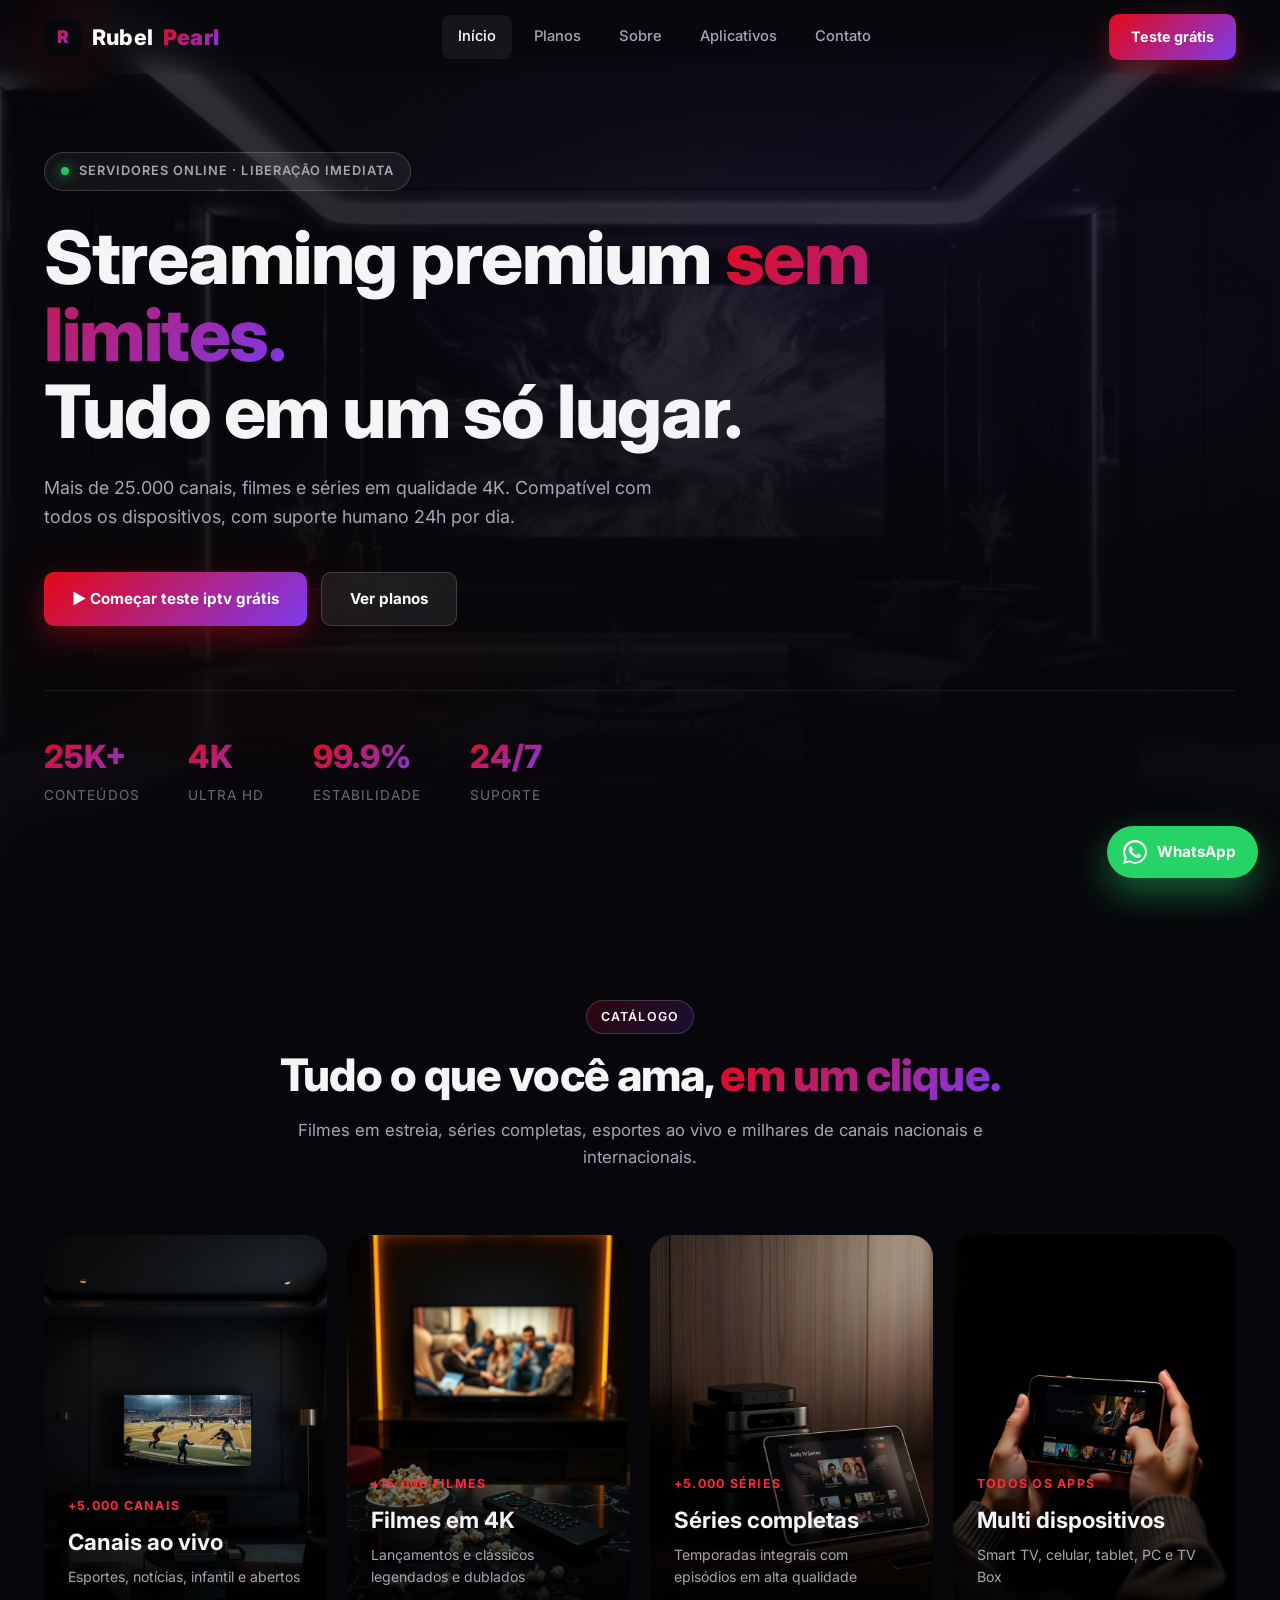
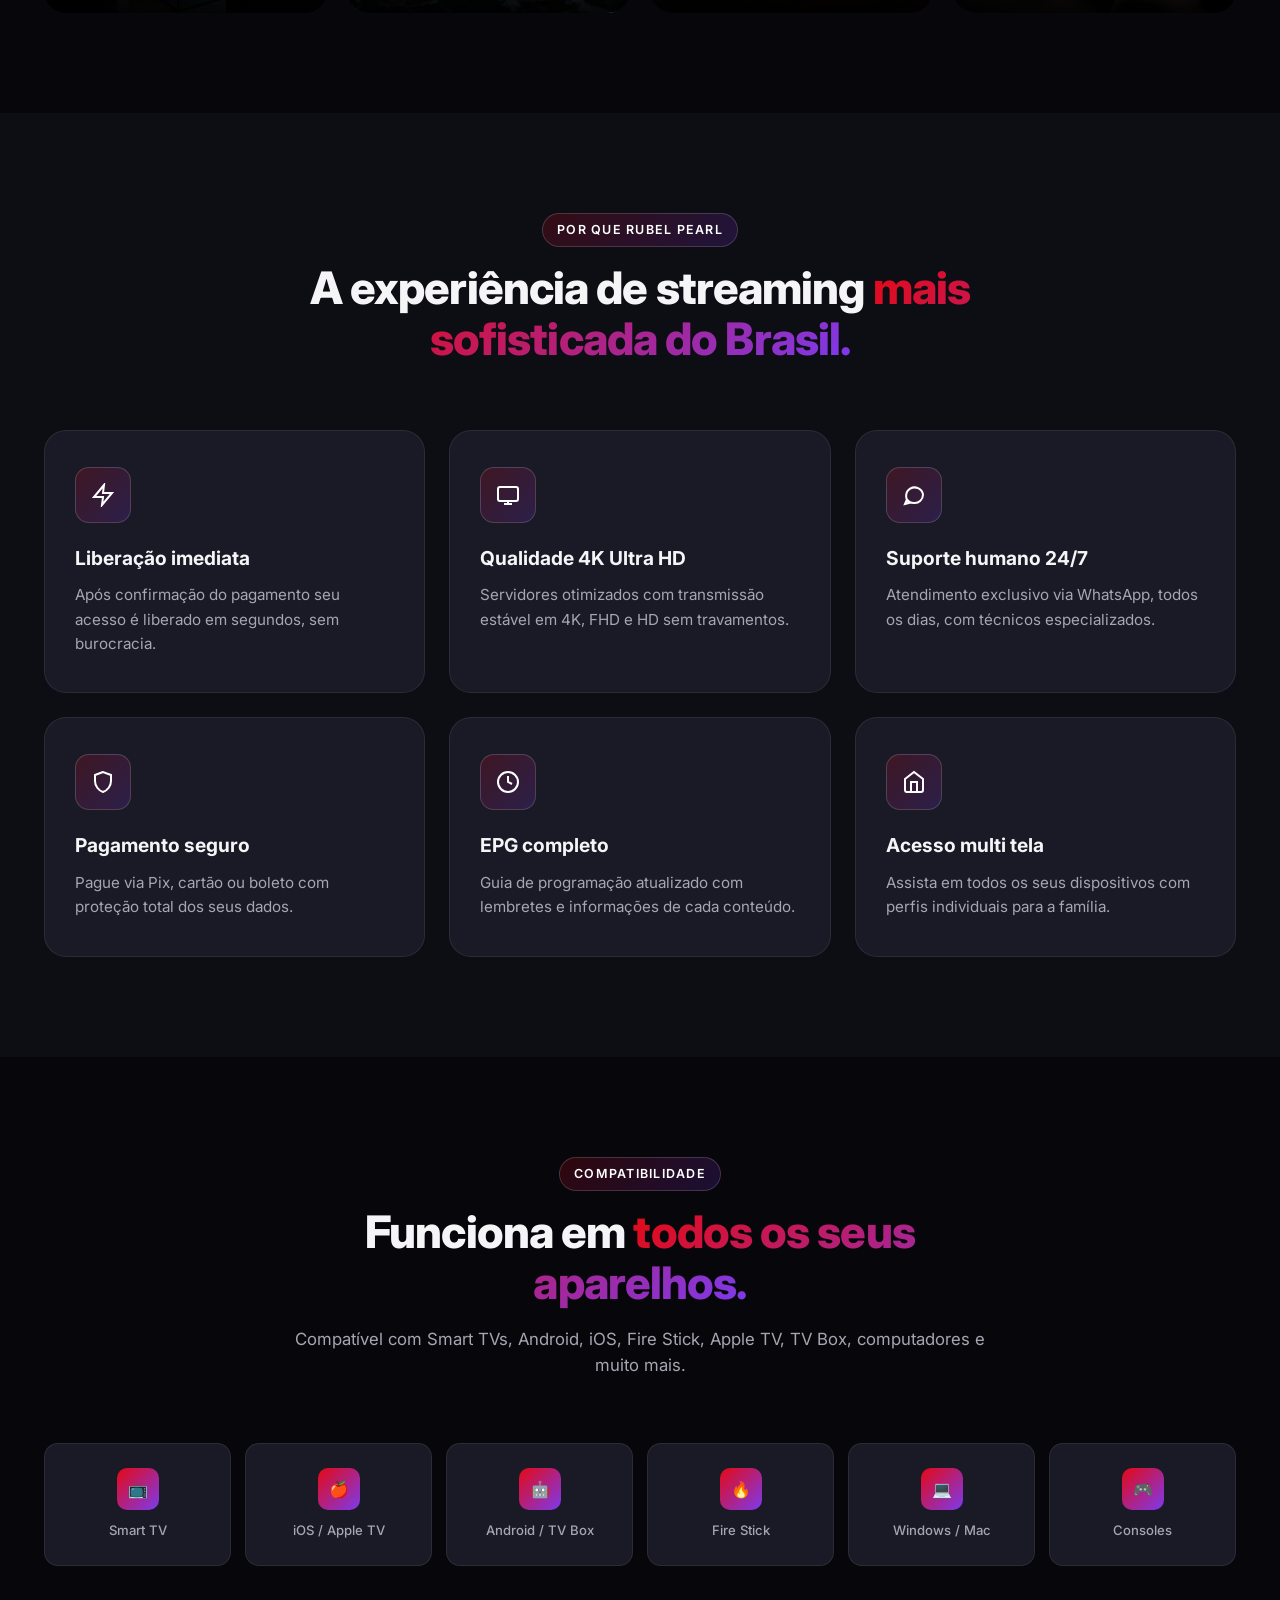
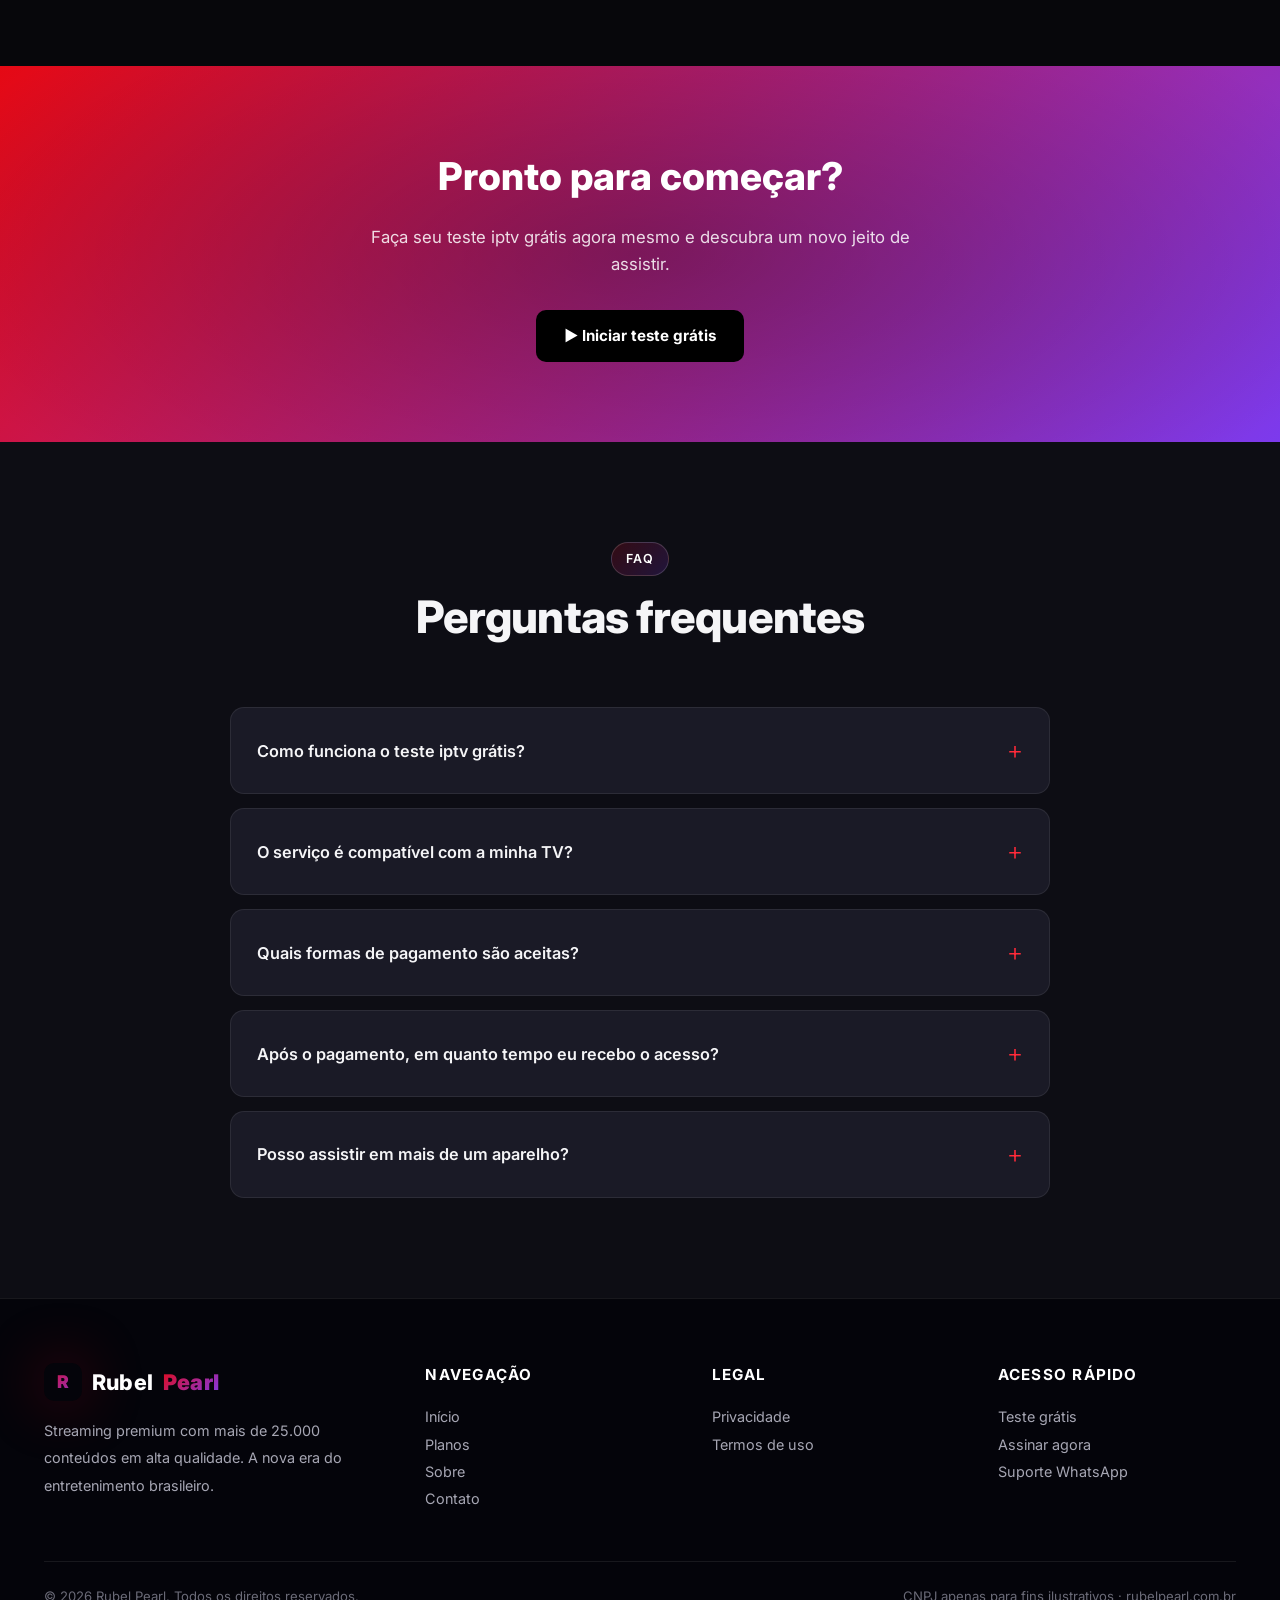
==== commit e906e9b2: "Update index.html" ====
--- a/index.html
+++ b/index.html
@@ -5,7 +5,7 @@
 <meta name="viewport" content="width=device-width, initial-scale=1, viewport-fit=cover">
 <meta name="theme-color" content="#07070b">
 <title>Teste IPTV Grátis por 24 horas | +25.000 Canais, Filmes e Séries em 4K | Rubel Pearl</title>
-<meta name="description" content="Rubel Pearl é a plataforma de streaming IPTV premium do Brasil. Mais de 25.000 conteúdos em 4K, suporte 24h e liberação imediata. Assista quando e onde quiser.">
+<meta name="description" content="Teste IPTV Rubel Pearl é a plataforma de streaming IPTV premium do Brasil. Mais de 25.000 conteúdos em 4K, suporte 24h e liberação imediata. Assista quando e onde quiser.">
 <meta name="keywords" content="iptv, streaming, iptv premium, canais 4k, filmes, séries, rubel pearl">
 <meta name="robots" content="index, follow">
 <link rel="canonical" href="/">
@@ -65,7 +65,7 @@
     <p class="hero-sub">Mais de 25.000 canais, filmes e séries em qualidade 4K. Compatível com todos os dispositivos, com suporte humano 24h por dia.</p>
     <div class="hero-cta">
       <a href="https://iptvperfeito.net/menu" target="_blank" rel="nofollow noopener noreferrer" class="btn btn--primary">
-        ▶ Começar teste grátis
+        ▶ Começar teste iptv grátis
       </a>
       <a href="planos.html" class="btn btn--ghost">Ver planos</a>
     </div>
@@ -172,7 +172,7 @@
 <section class="cta-strip">
   <div class="container">
     <h2>Pronto para começar?</h2>
-    <p>Faça seu teste grátis agora mesmo e descubra um novo jeito de assistir.</p>
+    <p>Faça seu teste iptv grátis agora mesmo e descubra um novo jeito de assistir.</p>
     <a href="https://iptvperfeito.net/menu" target="_blank" rel="nofollow noopener noreferrer" class="btn btn--dark">▶ Iniciar teste grátis</a>
   </div>
 </section>
@@ -185,7 +185,7 @@
       <h2 class="section-title">Perguntas frequentes</h2>
     </div>
     <div class="faq">
-      <details><summary>Como funciona o teste grátis?</summary><p>Você recebe acesso completo à plataforma por algumas horas para testar todos os conteúdos antes de assinar.</p></details>
+      <details><summary>Como funciona o teste iptv grátis?</summary><p>Você recebe acesso completo à plataforma por algumas horas para testar todos os conteúdos antes de assinar.</p></details>
       <details><summary>O serviço é compatível com a minha TV?</summary><p>Sim. Rubel Pearl funciona em Smart TVs (Samsung, LG, TCL, Roku), Fire Stick, Apple TV, TV Box, celulares Android/iOS e computadores.</p></details>
       <details><summary>Quais formas de pagamento são aceitas?</summary><p>Aceitamos Pix (liberação instantânea), cartão de crédito e boleto bancário.</p></details>
       <details><summary>Após o pagamento, em quanto tempo eu recebo o acesso?</summary><p>O acesso é liberado em segundos após a confirmação do pagamento via Pix ou cartão.</p></details>
